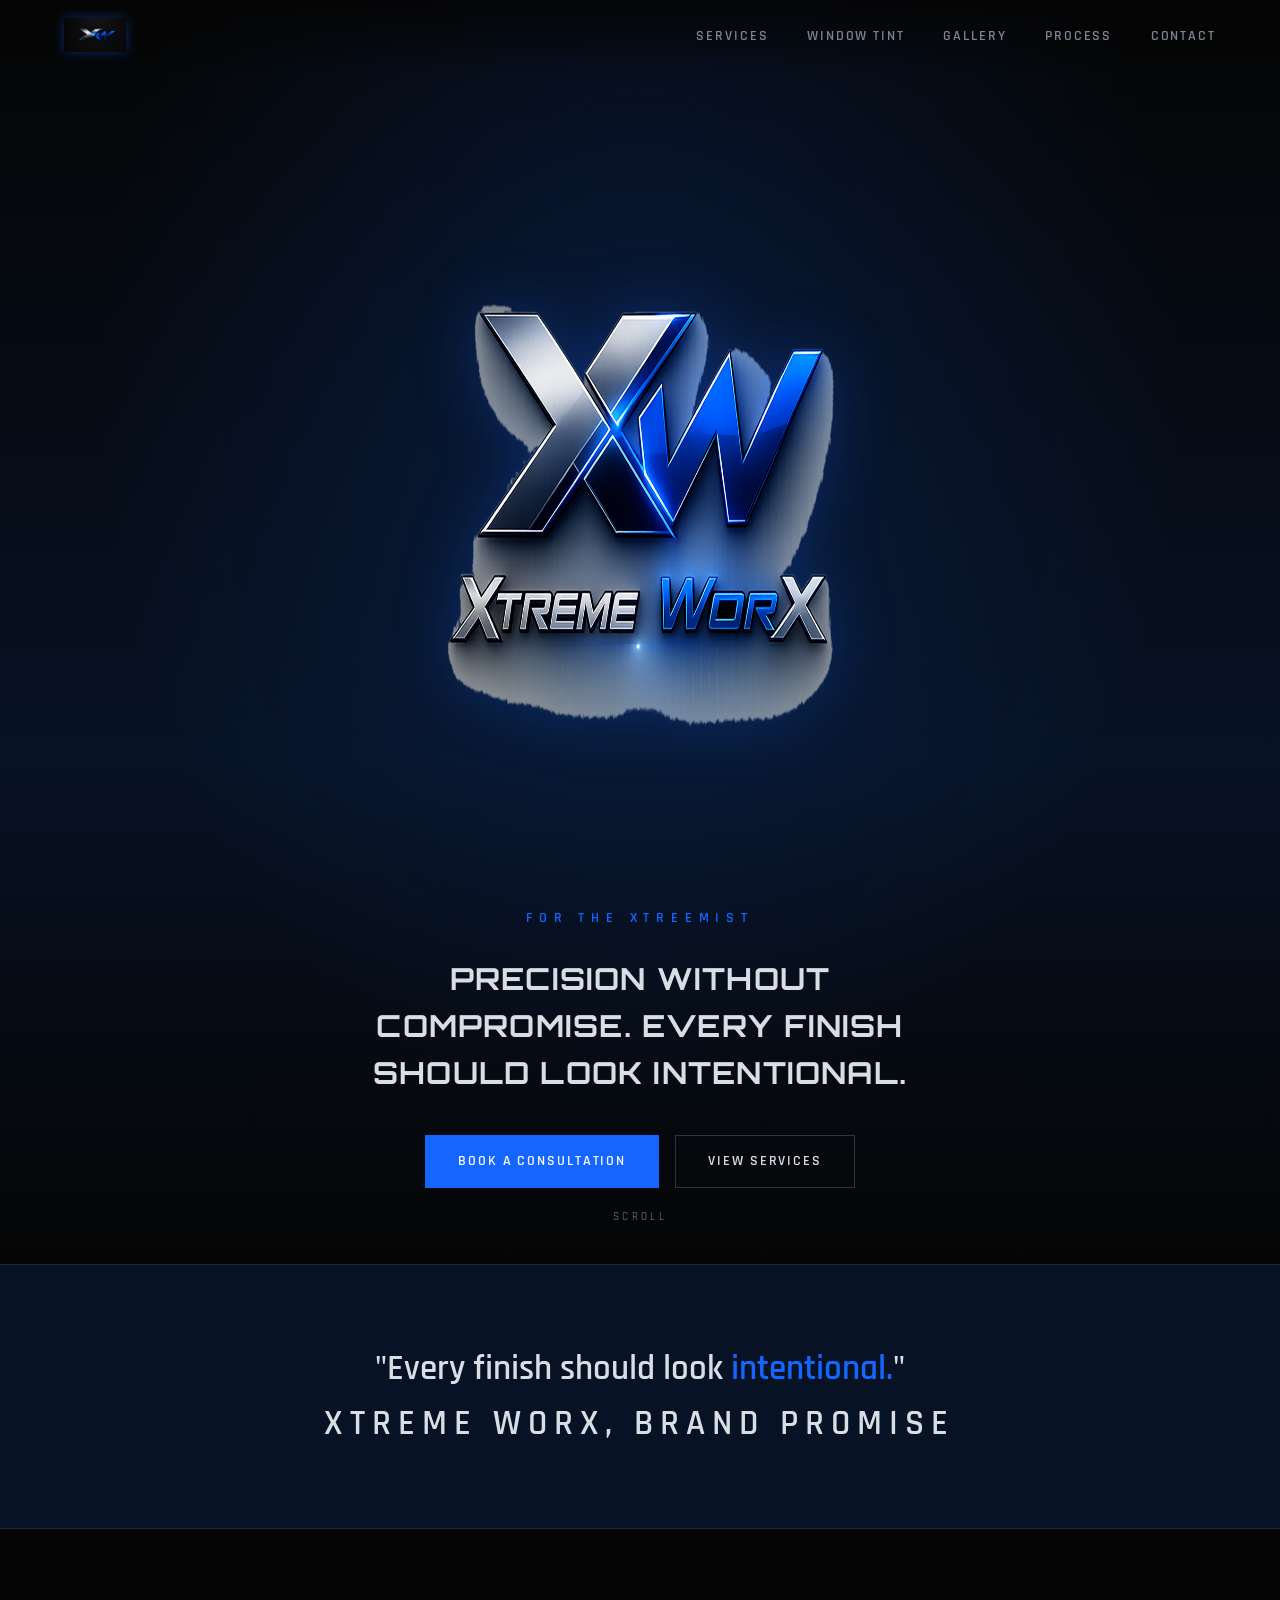
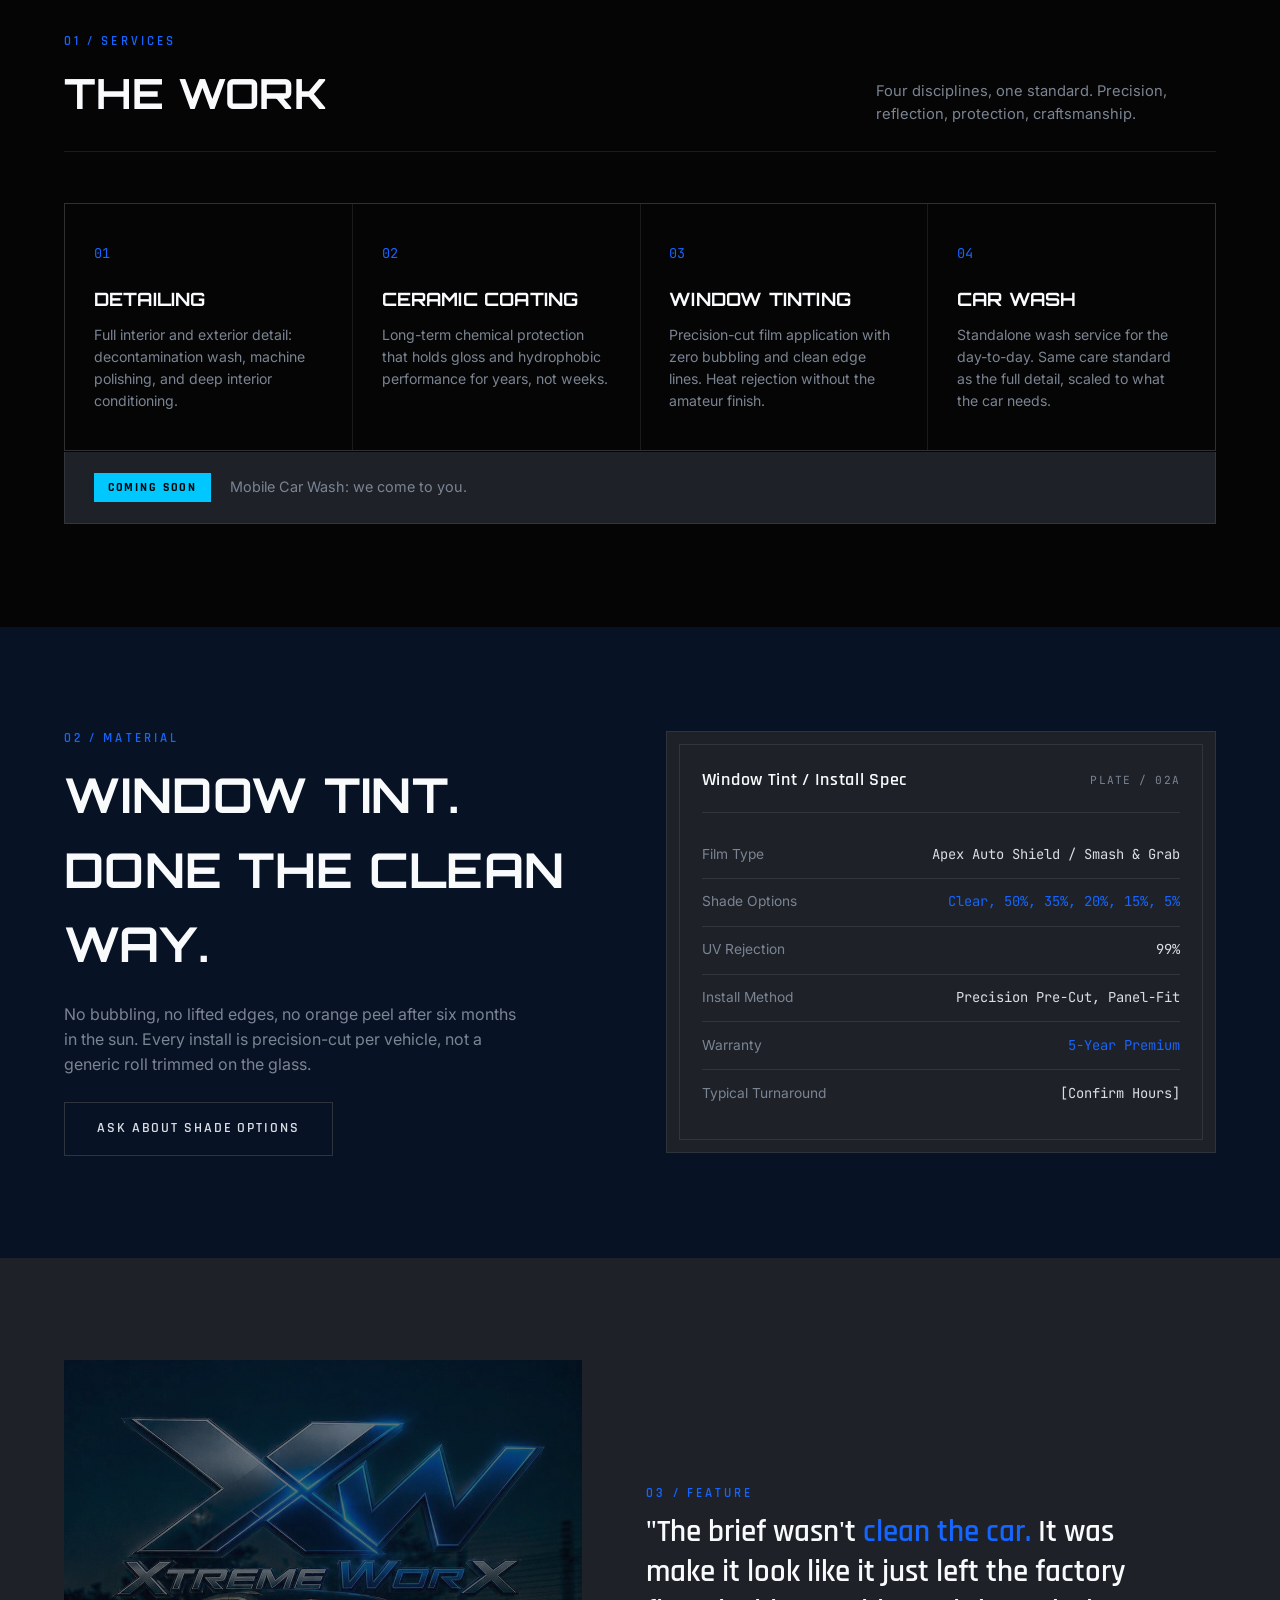
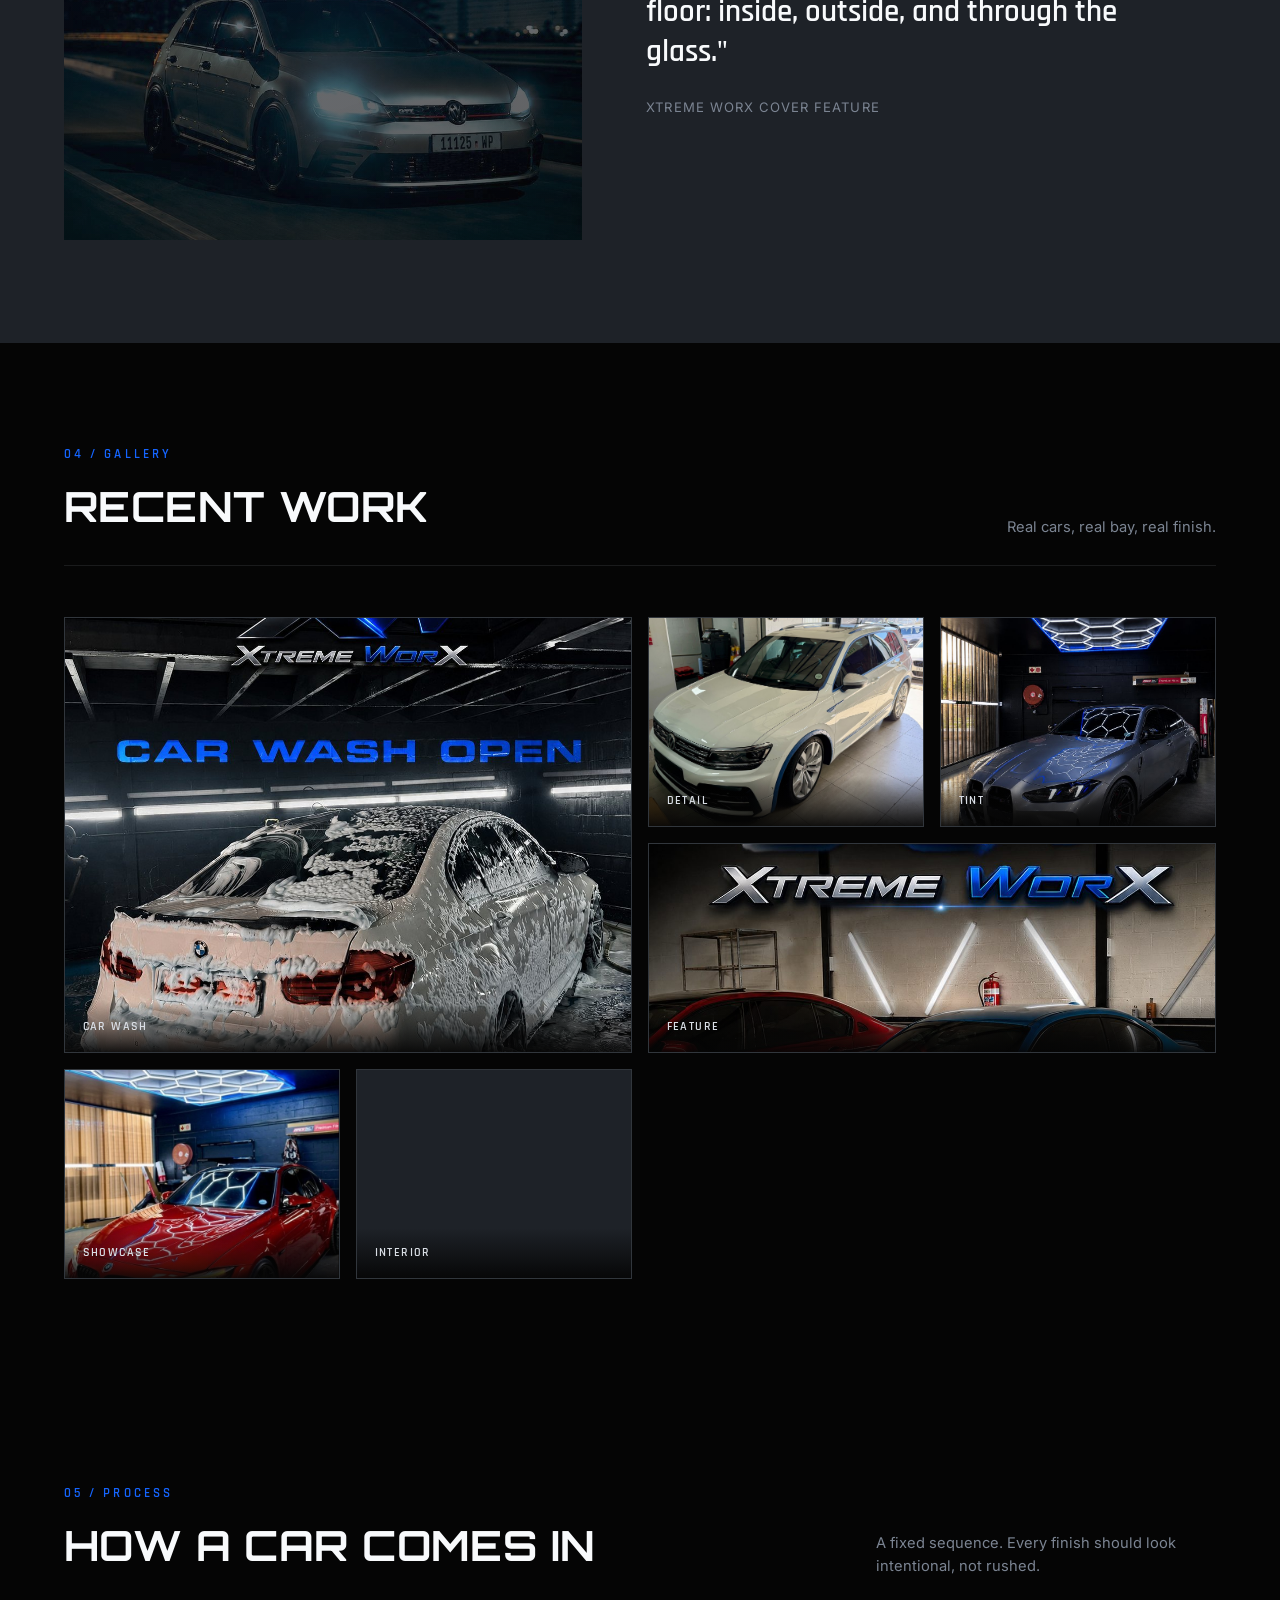
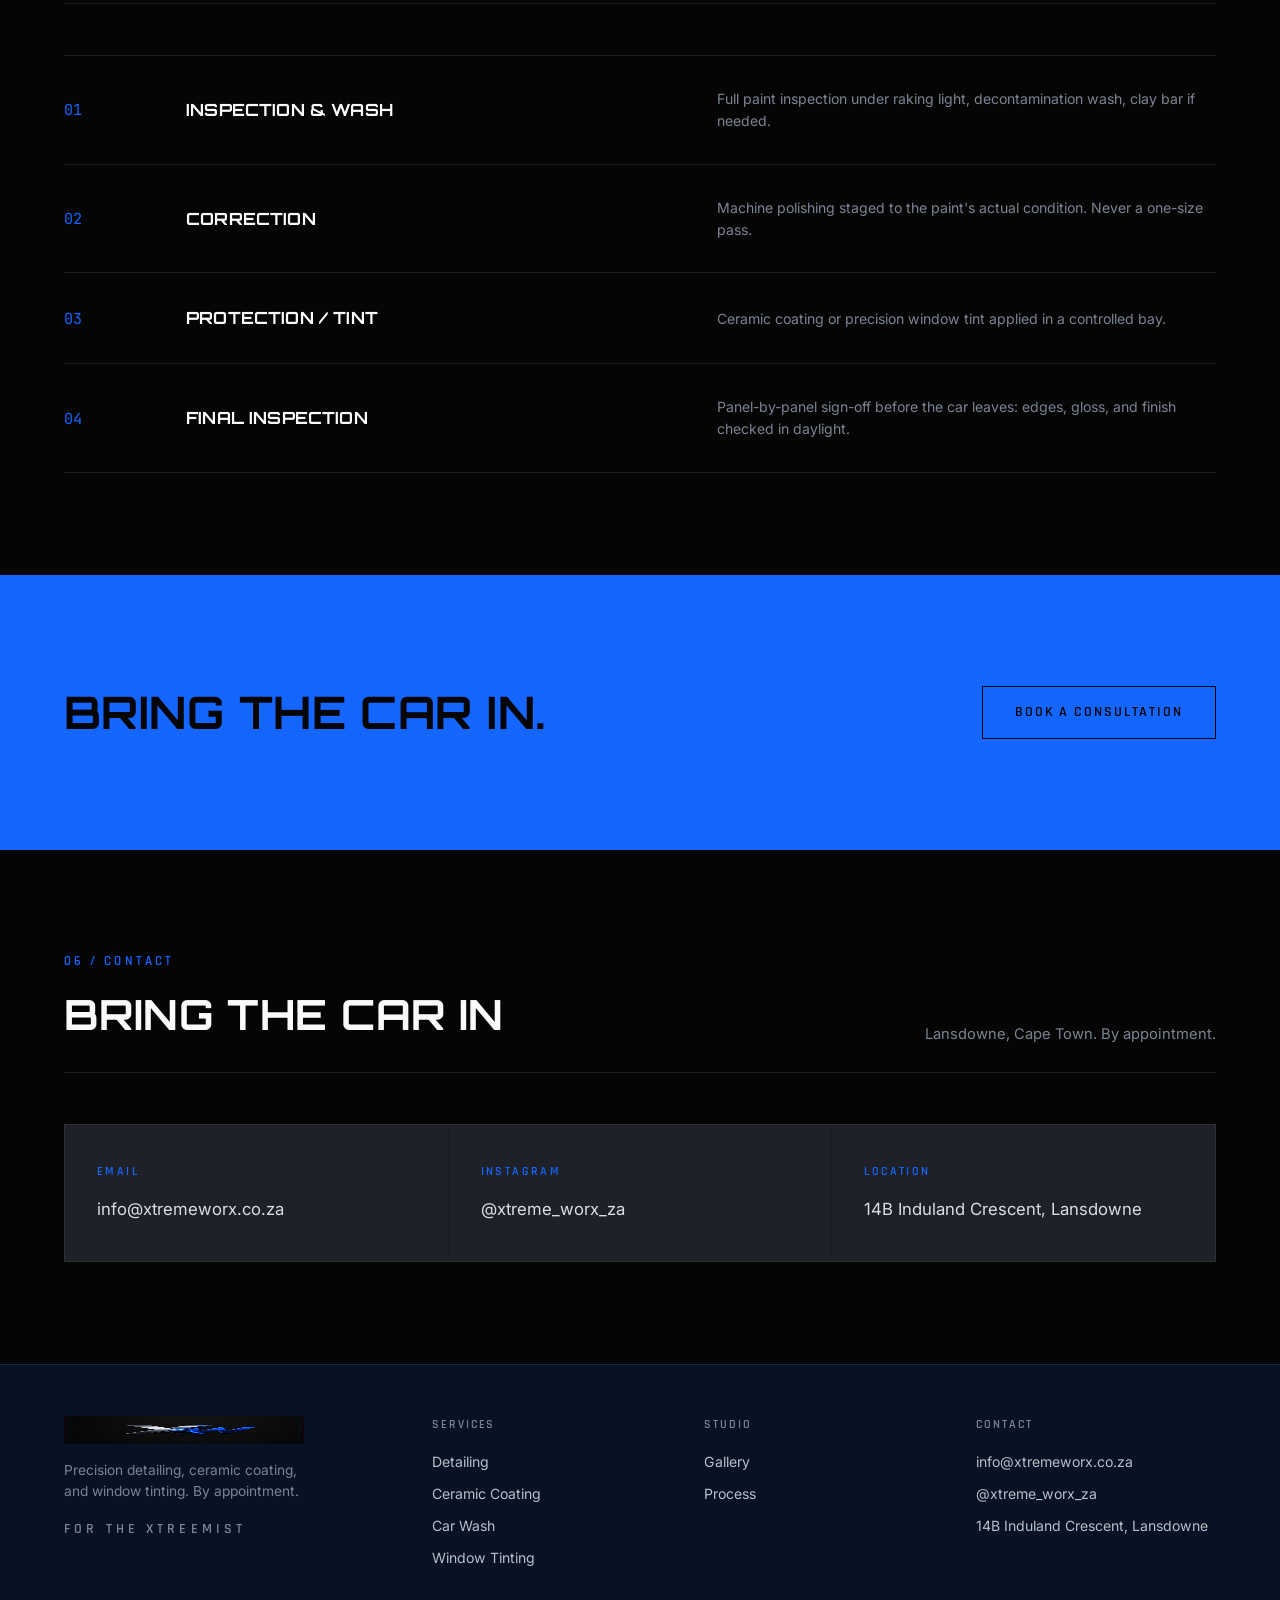
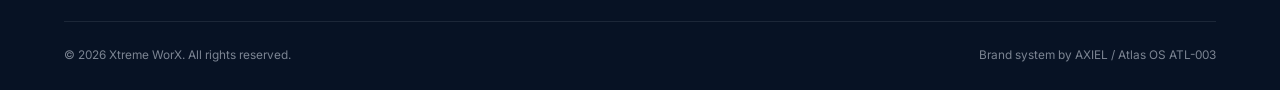
==== index.html @ 4d92d474 "Redesign hero to static/normal (no scroll animation), remove all em-dashes, abstract gallery caption" ====
<!DOCTYPE html>
<html lang="en">
<head>
<meta charset="UTF-8">
<meta name="viewport" content="width=device-width, initial-scale=1.0">
<title>Xtreme WorX | Precision Without Compromise</title>
<meta name="description" content="Premium car detailing, ceramic coating, window tinting, and car wash in Lansdowne, Cape Town. For The Xtreemist. Every finish should look intentional.">
<link rel="canonical" href="https://xtremeworx.co.za/">

<!-- Favicons / home-screen icons -->
<link rel="icon" type="image/x-icon" href="favicon.ico">
<link rel="icon" type="image/png" sizes="16x16" href="assets/favicon-16.png">
<link rel="icon" type="image/png" sizes="32x32" href="assets/favicon-32.png">
<link rel="apple-touch-icon" sizes="180x180" href="assets/apple-touch-icon.png">
<link rel="icon" type="image/png" sizes="512x512" href="assets/icon-512.png">
<meta name="theme-color" content="#050505">

<!-- Open Graph / social share -->
<meta property="og:type" content="website">
<meta property="og:site_name" content="Xtreme WorX">
<meta property="og:title" content="Xtreme WorX | Precision Without Compromise">
<meta property="og:description" content="Premium car detailing, ceramic coating, window tinting, and car wash in Lansdowne, Cape Town. For The Xtreemist.">
<meta property="og:image" content="https://xtremeworx.co.za/assets/og-image.jpg">
<meta property="og:image:width" content="1200">
<meta property="og:image:height" content="630">
<meta property="og:url" content="https://xtremeworx.co.za/">
<meta property="og:locale" content="en_ZA">
<meta name="twitter:card" content="summary_large_image">
<meta name="twitter:title" content="Xtreme WorX | Precision Without Compromise">
<meta name="twitter:description" content="Premium car detailing, ceramic coating, window tinting, and car wash in Lansdowne, Cape Town.">
<meta name="twitter:image" content="https://xtremeworx.co.za/assets/og-image.jpg">

<link rel="preconnect" href="https://fonts.googleapis.com">
<link rel="preconnect" href="https://fonts.gstatic.com" crossorigin>
<link href="https://fonts.googleapis.com/css2?family=Orbitron:wght@600;700;800&family=Rajdhani:wght@500;600;700&family=Inter:wght@400;500;600&family=JetBrains+Mono:wght@400;500&display=swap" rel="stylesheet">

<script type="application/ld+json">
{
  "@context": "https://schema.org",
  "@type": "AutoDetailing",
  "name": "Xtreme WorX",
  "image": "https://xtremeworx.co.za/assets/og-image.jpg",
  "url": "https://xtremeworx.co.za/",
  "email": "info@xtremeworx.co.za",
  "slogan": "For The Xtreemist",
  "address": {
    "@type": "PostalAddress",
    "streetAddress": "14B Induland Crescent",
    "addressLocality": "Lansdowne",
    "addressRegion": "Western Cape",
    "addressCountry": "ZA"
  },
  "sameAs": ["https://instagram.com/xtreme_worx_za"],
  "makesOffer": [
    {"@type":"Offer","itemOffered":{"@type":"Service","name":"Detailing"}},
    {"@type":"Offer","itemOffered":{"@type":"Service","name":"Ceramic Coating"}},
    {"@type":"Offer","itemOffered":{"@type":"Service","name":"Window Tinting"}},
    {"@type":"Offer","itemOffered":{"@type":"Service","name":"Car Wash"}}
  ]
}
</script>

<style>
  :root{
    --obsidian:#050505;
    --navy:#071224;
    --blue:#1565FF;
    --cyan:#00C8FF;
    --graphite:#1E2228;
    --gunmetal:#2E343C;
    --titanium:#59616C;
    --titanium-text:#7B8492;
    --silver:#D9DEE5;
    --chrome:#F8FAFC;
    --ice:#BFD9FF;
    --line: rgba(217,222,229,0.10);
  }
  *{margin:0;padding:0;box-sizing:border-box;}
  html{scroll-behavior:smooth;}
  body{
    background:var(--obsidian);
    color:var(--chrome);
    font-family:'Inter',sans-serif;
    font-weight:400;
    line-height:1.55;
    overflow-x:hidden;
  }
  h1,h2,h3,.display{
    font-family:'Orbitron',sans-serif;
    text-transform:uppercase;
    letter-spacing:0.01em;
    font-weight:700;
  }
  .mono{font-family:'JetBrains Mono',monospace;}
  a{color:inherit;text-decoration:none;}
  img{display:block;max-width:100%;}

  /* ===== NAV ===== */
  header{
    position:fixed;top:0;left:0;right:0;z-index:100;
    display:flex;justify-content:space-between;align-items:center;
    padding:18px 5vw;
    background:linear-gradient(to bottom, rgba(5,5,5,0.92), transparent);
  }
  .logo-mark{height:34px;}
  nav ul{display:flex;gap:2.4rem;list-style:none;}
  nav a{
    font-family:'Rajdhani',sans-serif;
    font-size:0.85rem;font-weight:600;
    letter-spacing:0.14em;
    text-transform:uppercase;
    color:var(--titanium-text);
    transition:color .2s;
  }
  nav a:hover{color:var(--ice);}

  /* ===== HERO: static, normal section, visible on load ===== */
  .hero{
    position:relative;
    min-height:100vh;
    display:flex;flex-direction:column;
    align-items:center;justify-content:center;
    text-align:center;
    padding:140px 5vw 6vw;
    background:
      radial-gradient(ellipse at 50% 30%, rgba(21,101,255,0.16), transparent 60%),
      linear-gradient(180deg, var(--obsidian) 0%, var(--navy) 60%, var(--obsidian) 100%);
  }
  .hero-logo{
    max-width:520px;width:70vw;
    margin:0 auto 2.2rem;
    opacity:0;
    transform:translateY(10px) scale(0.98);
    filter:drop-shadow(0 0 30px rgba(21,101,255,0.25));
    animation:heroFadeIn .8s ease forwards;
  }
  .hero-tagline{
    font-family:'Rajdhani',sans-serif;
    font-weight:600;
    letter-spacing:0.5em;
    font-size:0.85rem;
    color:var(--blue);
    margin-bottom:1.6rem;
    opacity:0;
    transform:translateY(10px);
    animation:heroFadeIn .8s ease .15s forwards;
  }
  @keyframes heroFadeIn{
    to{opacity:1;transform:translateY(0);}
  }
  .hero h1{
    font-size:clamp(1.3rem,2.6vw,1.9rem);
    color:var(--silver);
    font-weight:700;
    letter-spacing:0.04em;
    max-width:640px;
    margin-bottom:2.4rem;
    opacity:0;
    transform:translateY(10px);
    animation:heroFadeIn .8s ease .3s forwards;
  }
  .btn-row{display:flex;gap:1rem;flex-wrap:wrap;justify-content:center;}
  .hero-cta-group{
    opacity:0;
    transform:translateY(10px);
    animation:heroFadeIn .8s ease .45s forwards;
  }
  .btn{
    display:inline-flex;align-items:center;gap:10px;
    padding:15px 32px;
    font-family:'Rajdhani',sans-serif;
    font-size:0.85rem;font-weight:600;letter-spacing:0.14em;text-transform:uppercase;
    border:1px solid var(--gunmetal);
    transition:all .25s;
  }
  .btn-primary{background:var(--blue);border-color:var(--blue);color:var(--chrome);}
  .btn-primary:hover{background:#0e4cd1;}
  .btn-ghost{color:var(--silver);}
  .btn-ghost:hover{border-color:var(--silver);background:rgba(217,222,229,0.05);}

  .scroll-cue{
    position:absolute;bottom:2.4rem;left:50%;transform:translateX(-50%);
    font-family:'Rajdhani',sans-serif;
    font-size:0.7rem;letter-spacing:0.3em;text-transform:uppercase;
    color:var(--titanium-text);
    transition:opacity .2s linear;
  }

  /* ===== SECTION SHELL ===== */
  section{padding:8vw 5vw;position:relative;}
  .section-head{
    display:flex;justify-content:space-between;align-items:flex-end;
    margin-bottom:3.2rem;
    border-bottom:1px solid var(--line);
    padding-bottom:1.6rem;
    gap:2rem;flex-wrap:wrap;
  }
  .section-head h2{font-size:clamp(1.8rem,3.6vw,2.6rem);color:var(--chrome);}
  .section-tag{
    font-family:'Rajdhani',sans-serif;
    font-size:0.8rem;font-weight:600;letter-spacing:0.24em;text-transform:uppercase;color:var(--blue);
    margin-bottom:0.6rem;display:block;
  }
  .section-head p{color:var(--titanium-text);max-width:340px;font-size:0.92rem;}

  /* ===== BRAND PROMISE BAND ===== */
  .promise-band{
    background:var(--navy);
    text-align:center;
    padding:6vw 5vw;
    border-top:1px solid var(--line);
    border-bottom:1px solid var(--line);
  }
  .promise-band p{
    font-family:'Rajdhani',sans-serif;
    font-size:clamp(1.4rem,3vw,2.2rem);
    font-weight:600;
    color:var(--silver);
    max-width:800px;margin:0 auto;
  }
  .promise-band .mark{color:var(--blue);}
  .promise-attr{
    margin-top:1.2rem;
    font-size:0.75rem;letter-spacing:0.2em;text-transform:uppercase;color:var(--titanium-text);
  }

  /* ===== SERVICES ===== */
  .service-grid{
    display:grid;
    grid-template-columns:repeat(4,1fr);
    gap:1px;
    background:var(--line);
    border:1px solid var(--line);
  }
  .service-card{
    background:var(--obsidian);
    padding:2.4rem 1.8rem;
    transition:background .25s;
  }
  .service-card:hover{background:var(--graphite);}
  .service-num{
    font-family:'JetBrains Mono',monospace;
    color:var(--blue);font-size:0.85rem;margin-bottom:1.3rem;display:block;
  }
  .service-card h3{font-size:1.15rem;margin-bottom:0.7rem;color:var(--chrome);}
  .service-card p{color:var(--titanium-text);font-size:0.88rem;}

  .coming-soon-strip{
    margin-top:1px;
    display:flex;align-items:center;gap:1.2rem;flex-wrap:wrap;
    padding:1.3rem 1.8rem;
    background:var(--graphite);
    border:1px solid var(--line);
    border-top:none;
  }
  .cs-tag{
    font-family:'Rajdhani',sans-serif;
    font-size:0.72rem;font-weight:700;letter-spacing:0.16em;text-transform:uppercase;
    color:var(--obsidian);background:var(--cyan);
    padding:6px 14px;
  }
  .cs-text{color:var(--titanium-text);font-size:0.9rem;}

  /* ===== SPEC PLATE (signature element) ===== */
  .spec-section{
    display:grid;grid-template-columns:1fr 1fr;gap:4vw;align-items:center;
    background:var(--navy);
  }
  .spec-copy h2{font-size:clamp(2rem,4vw,3rem);margin-bottom:1.3rem;color:var(--chrome);}
  .spec-copy p{color:var(--titanium-text);margin-bottom:1.6rem;max-width:460px;}

  .spec-plate{
    background:var(--graphite);
    border:1px solid var(--gunmetal);
    position:relative;
    padding:2.2rem;
  }
  .spec-plate::before{
    content:'';
    position:absolute;top:12px;left:12px;right:12px;bottom:12px;
    border:1px solid var(--line);
    pointer-events:none;
  }
  .spec-plate-head{
    display:flex;justify-content:space-between;align-items:center;
    padding-bottom:1.1rem;margin-bottom:1.1rem;
    border-bottom:1px solid var(--line);
  }
  .spec-plate-head .mono{font-size:0.7rem;letter-spacing:0.1em;color:var(--titanium-text);}
  .spec-plate-title{font-family:'Rajdhani',sans-serif;font-weight:600;font-size:1.1rem;letter-spacing:0.04em;color:var(--chrome);}
  .spec-row{
    display:flex;justify-content:space-between;
    padding:0.8rem 0;
    border-bottom:1px solid var(--line);
    font-size:0.86rem;
  }
  .spec-row:last-child{border-bottom:none;}
  .spec-label{color:var(--titanium-text);}
  .spec-value{font-family:'JetBrains Mono',monospace;color:var(--silver);}
  .spec-value.hot{color:var(--blue);}

  /* ===== GALLERY ===== */
  .gallery-grid{
    display:grid;
    grid-template-columns:repeat(4,1fr);
    grid-auto-rows:210px;
    gap:1rem;
  }
  .g1{grid-column:span 2;grid-row:span 2;}
  .g2{grid-column:span 2;grid-row:span 1;}
  .g3{grid-column:span 1;grid-row:span 1;}
  .gallery-item{
    position:relative;overflow:hidden;
    border:1px solid var(--line);
    background:var(--graphite);
  }
  .gallery-item img{width:100%;height:100%;object-fit:cover;transition:transform .5s;}
  .gallery-item:hover img{transform:scale(1.05);}
  .gallery-cap{
    position:absolute;left:0;bottom:0;right:0;
    padding:1rem 1.1rem;
    background:linear-gradient(to top, rgba(5,5,5,0.92), transparent);
    font-family:'Rajdhani',sans-serif;
    font-size:0.72rem;font-weight:600;letter-spacing:0.12em;text-transform:uppercase;color:var(--silver);
  }

  /* ===== MAGAZINE COVER FEATURE ===== */
  .editorial{
    background:var(--graphite);
    display:grid;grid-template-columns:0.9fr 1.1fr;gap:0;
  }
  .editorial-media{
    background:linear-gradient(160deg, rgba(7,18,36,0.55), rgba(5,5,5,0.65)),
      url('assets/campaigns/xw-campaign-gti.jpg') center/cover;
    min-height:480px;
    position:relative;
  }
  .editorial-copy{padding:5vw;display:flex;flex-direction:column;justify-content:center;}
  .pull-quote{
    font-family:'Rajdhani',sans-serif;
    font-size:clamp(1.5rem,2.4vw,2.1rem);
    line-height:1.3;
    text-transform:none;
    font-weight:600;
    color:var(--chrome);
    margin-bottom:1.5rem;
  }
  .pull-quote .mark{color:var(--blue);}
  .attribution{color:var(--titanium-text);font-size:0.82rem;letter-spacing:0.08em;text-transform:uppercase;}

  /* ===== PROCESS ===== */
  .process-list{border-top:1px solid var(--line);}
  .process-item{
    display:grid;grid-template-columns:90px 1fr 1fr;gap:2rem;align-items:center;
    padding:2rem 0;border-bottom:1px solid var(--line);
  }
  .process-num{font-family:'JetBrains Mono',monospace;color:var(--blue);font-size:0.95rem;}
  .process-item h3{font-size:1.05rem;color:var(--chrome);}
  .process-item p{color:var(--titanium-text);font-size:0.88rem;}

  /* ===== CTA BAND ===== */
  .cta-band{
    background:var(--blue);
    color:var(--obsidian);
    display:flex;justify-content:space-between;align-items:center;
    flex-wrap:wrap;gap:2rem;
  }
  .cta-band h2{font-size:clamp(1.8rem,3.6vw,2.8rem);color:var(--obsidian);}
  .cta-band .btn{border-color:var(--obsidian);color:var(--obsidian);}
  .cta-band .btn:hover{background:var(--obsidian);color:var(--chrome);}

  .contact-grid{
    display:grid;grid-template-columns:repeat(3,1fr);gap:1px;
    background:var(--line);border:1px solid var(--line);
  }
  .contact-item{
    background:var(--graphite);
    padding:2.4rem 2rem;
    transition:background .25s;
  }
  .contact-item:hover{background:var(--navy);}
  .contact-item h4{
    font-family:'Rajdhani',sans-serif;
    font-size:0.75rem;font-weight:600;letter-spacing:0.2em;text-transform:uppercase;color:var(--blue);
    margin-bottom:0.9rem;
  }
  .contact-item a{
    font-size:1.05rem;color:var(--silver);
    word-break:break-word;
  }
  .contact-item a:hover{color:var(--chrome);}
  @media (max-width:900px){
    .contact-grid{grid-template-columns:1fr;}
  }

  /* ===== FOOTER ===== */
  footer{
    padding:4vw 5vw 2vw;
    border-top:1px solid var(--line);
    background:var(--navy);
  }
  .footer-grid{
    display:grid;grid-template-columns:1.4fr 1fr 1fr 1fr;gap:2rem;
    padding-bottom:2.6rem;
  }
  .footer-brand .logo-mark{height:28px;margin-bottom:1rem;}
  .footer-brand p{color:var(--titanium-text);font-size:0.86rem;max-width:260px;}
  .footer-tagline{
    font-family:'Rajdhani',sans-serif;font-weight:600;letter-spacing:0.3em;
    font-size:0.7rem;color:var(--blue);margin-top:1rem;
  }
  .footer-col h4{
    font-family:'Rajdhani',sans-serif;
    font-size:0.75rem;font-weight:600;letter-spacing:0.16em;text-transform:uppercase;color:var(--titanium-text);
    margin-bottom:1rem;
  }
  .footer-col a{
    display:block;font-size:0.88rem;color:var(--silver);margin-bottom:0.65rem;
    opacity:0.85;
  }
  .footer-col a:hover{color:var(--blue);opacity:1;}
  .footer-bottom{
    display:flex;justify-content:space-between;
    padding-top:1.5rem;border-top:1px solid var(--line);
    font-size:0.74rem;color:var(--titanium-text);
    flex-wrap:wrap;gap:1rem;
  }

  /* ===== RESPONSIVE ===== */
  @media (max-width:900px){
    nav ul{display:none;}
    .service-grid{grid-template-columns:1fr;}
    .spec-section{grid-template-columns:1fr;}
    .editorial{grid-template-columns:1fr;}
    .editorial-media{min-height:320px;}
    .process-item{grid-template-columns:50px 1fr;}
    .process-item p{grid-column:2;}
    .gallery-grid{grid-template-columns:repeat(2,1fr);}
    .g1{grid-column:span 2;}
    .g2{grid-column:span 2;}
    .g3{grid-column:span 1;}
    .footer-grid{grid-template-columns:1fr 1fr;}
  }
  @media (prefers-reduced-motion: reduce){
    *{transition:none !important;}
    html{scroll-behavior:auto;}
  }

  a:focus-visible, button:focus-visible{
    outline:2px solid var(--blue);outline-offset:3px;
  }

  /* ===== HEADER SCROLL STATE ===== */
  header{
    transition:background-color .2s linear;
  }
  header.is-active{
    background:rgba(5,5,5,0.94);
  }
  .header-mark{
    height:34px;width:auto;
    opacity:0;
    filter:drop-shadow(0 0 6px rgba(21,101,255,0.4));
    transition:opacity .3s ease;
  }
  header.is-active .header-mark{
    opacity:1;
  }

  @media (prefers-reduced-motion: reduce){
    .hero-logo,.hero-tagline,.hero h1,.hero-cta-group{
      animation:none;opacity:1;transform:none;
    }
    header.is-active{background:rgba(5,5,5,0.94);}
    .header-mark{opacity:1;}
  }

  /* ===== SIGNATURE MOTION: REFLECTION SWEEP =====
     Brand pillar "Reflection" + footer line "Reflection is the language"
     made literal as a hover interaction: light catching brushed metal. */
  .reflect{position:relative;overflow:hidden;}
  .reflect::after{
    content:'';
    position:absolute;top:0;left:-60%;
    width:40%;height:100%;
    background:linear-gradient(115deg,
      transparent 0%,
      rgba(217,222,229,0.10) 35%,
      rgba(0,200,255,0.22) 50%,
      rgba(217,222,229,0.10) 65%,
      transparent 100%);
    transform:skewX(-18deg);
    transition:left .65s cubic-bezier(.2,.7,.3,1);
    pointer-events:none;
  }
  .reflect:hover::after, .reflect.reflect-play::after{left:130%;}
  @media (prefers-reduced-motion: reduce){
    .reflect::after{display:none;}
  }

  /* ===== HAMBURGER (mobile only) ===== */
  .hamburger{
    display:none;
    flex-direction:column;justify-content:center;gap:5px;
    width:36px;height:36px;
    background:none;border:none;cursor:pointer;
    padding:0;
  }
  .hamburger span{
    display:block;width:100%;height:2px;background:var(--silver);
    transition:transform .3s ease, opacity .2s ease;
  }
  .hamburger.is-open span:nth-child(1){transform:translateY(7px) rotate(45deg);}
  .hamburger.is-open span:nth-child(2){opacity:0;}
  .hamburger.is-open span:nth-child(3){transform:translateY(-7px) rotate(-45deg);}

  /* ===== MOBILE NAV PANEL ===== */
  .mobile-nav{
    position:fixed;top:0;left:0;right:0;z-index:90;
    display:flex;flex-direction:column;
    background:rgba(5,5,5,0.98);
    border-bottom:1px solid var(--line);
    padding:88px 6vw 2rem;
    transform:translateY(-100%);
    transition:transform .4s cubic-bezier(.2,.7,.3,1);
  }
  .mobile-nav.is-open{transform:translateY(0);}
  .mobile-nav a{
    font-family:'Orbitron',sans-serif;
    font-size:1.1rem;font-weight:600;letter-spacing:0.04em;text-transform:uppercase;
    color:var(--silver);
    padding:1rem 0;
    border-bottom:1px solid var(--line);
  }
  .mobile-nav a:hover{color:var(--blue);}

  /* ===== MOBILE STICKY CTA BAR ===== */
  .mobile-cta-bar{
    display:none;
    position:fixed;bottom:0;left:0;right:0;z-index:80;
    padding:0.8rem 5vw;
    background:rgba(5,5,5,0.96);
    border-top:1px solid var(--line);
  }
  .mobile-cta-bar .btn{display:block;text-align:center;width:100%;padding:14px;}

  /* ===== SCROLL REVEAL ===== */
  .reveal{
    opacity:0;
    transform:translateY(28px);
    transition:opacity .6s ease, transform .6s cubic-bezier(.2,.7,.3,1);
  }
  .reveal.is-visible{opacity:1;transform:translateY(0);}
  @media (prefers-reduced-motion: reduce){
    .reveal{opacity:1;transform:none;transition:none;}
  }

  @media (max-width:900px){
    nav{display:none;}
    .hamburger{display:flex;}
    .mobile-cta-bar{display:block;}
    body{padding-bottom:66px;}
  }
</style>
</head>
<body>

<header id="siteHeader">
  <img src="assets/xw-mark-icon.png" alt="Xtreme WorX" class="header-mark" id="headerMark" width="300" height="165" decoding="async">
  <nav>
    <ul>
      <li><a href="#services">Services</a></li>
      <li><a href="#tint">Window Tint</a></li>
      <li><a href="#gallery">Gallery</a></li>
      <li><a href="#process">Process</a></li>
      <li><a href="#contact">Contact</a></li>
    </ul>
  </nav>
  <button class="hamburger" id="hamburgerBtn" aria-label="Open menu" aria-expanded="false" aria-controls="mobileNav">
    <span></span><span></span><span></span>
  </button>
</header>

<div class="mobile-nav" id="mobileNav">
  <a href="#services">Services</a>
  <a href="#tint">Window Tint</a>
  <a href="#gallery">Gallery</a>
  <a href="#process">Process</a>
  <a href="#contact">Contact</a>
</div>

<div class="mobile-cta-bar" id="mobileCtaBar">
  <a href="#contact" class="btn btn-primary">Book a Consultation</a>
</div>

<!-- HERO: static, visible immediately, no scroll-driven animation -->
<section class="hero" id="heroSection">
  <img src="assets/xw-logo-primary-transparent.png" alt="Xtreme WorX" class="hero-logo" width="1100" height="733" fetchpriority="high">
  <p class="hero-tagline">FOR THE XTREEMIST</p>
  <h1>Precision without compromise. Every finish should look intentional.</h1>
  <div class="btn-row hero-cta-group">
    <a href="#contact" class="btn btn-primary">Book a Consultation</a>
    <a href="#services" class="btn btn-ghost">View Services</a>
  </div>
  <div class="scroll-cue" id="scrollCue" aria-hidden="true">Scroll</div>
</section>

<!-- BRAND PROMISE -->
<div class="promise-band">
  <p>"Every finish should look <span class="mark">intentional.</span>"</p>
  <p class="promise-attr">Xtreme WorX, Brand Promise</p>
</div>

<!-- SERVICES -->
<section id="services">
  <div class="section-head">
    <div>
      <span class="section-tag">01 / Services</span>
      <h2>The Work</h2>
    </div>
    <p>Four disciplines, one standard. Precision, reflection, protection, craftsmanship.</p>
  </div>
  <div class="service-grid">
    <div class="service-card reflect reveal">
      <span class="service-num mono">01</span>
      <h3>Detailing</h3>
      <p>Full interior and exterior detail: decontamination wash, machine polishing, and deep interior conditioning.</p>
    </div>
    <div class="service-card reflect reveal">
      <span class="service-num mono">02</span>
      <h3>Ceramic Coating</h3>
      <p>Long-term chemical protection that holds gloss and hydrophobic performance for years, not weeks.</p>
    </div>
    <div class="service-card reflect reveal">
      <span class="service-num mono">03</span>
      <h3>Window Tinting</h3>
      <p>Precision-cut film application with zero bubbling and clean edge lines. Heat rejection without the amateur finish.</p>
    </div>
    <div class="service-card reflect reveal">
      <span class="service-num mono">04</span>
      <h3>Car Wash</h3>
      <p>Standalone wash service for the day-to-day. Same care standard as the full detail, scaled to what the car needs.</p>
    </div>
  </div>
  <div class="coming-soon-strip">
    <span class="cs-tag">Coming Soon</span>
    <span class="cs-text">Mobile Car Wash: we come to you.</span>
  </div>
</section>

<!-- WINDOW TINT SPEC PLATE (signature element) -->
<section class="spec-section" id="tint">
  <div class="spec-copy">
    <span class="section-tag">02 / Material</span>
    <h2>Window Tint.<br>Done the clean way.</h2>
    <p>No bubbling, no lifted edges, no orange peel after six months in the sun. Every install is precision-cut per vehicle, not a generic roll trimmed on the glass.</p>
    <a href="#contact" class="btn btn-ghost">Ask About Shade Options</a>
  </div>
  <div class="spec-plate reflect">
    <div class="spec-plate-head">
      <div class="spec-plate-title">Window Tint / Install Spec</div>
      <div class="mono">PLATE / 02A</div>
    </div>
    <div class="spec-row"><span class="spec-label">Film Type</span><span class="spec-value">Apex Auto Shield / Smash &amp; Grab</span></div>
    <div class="spec-row"><span class="spec-label">Shade Options</span><span class="spec-value hot">Clear, 50%, 35%, 20%, 15%, 5%</span></div>
    <div class="spec-row"><span class="spec-label">UV Rejection</span><span class="spec-value">99%</span></div>
    <div class="spec-row"><span class="spec-label">Install Method</span><span class="spec-value">Precision Pre-Cut, Panel-Fit</span></div>
    <div class="spec-row"><span class="spec-label">Warranty</span><span class="spec-value hot">5-Year Premium</span></div>
    <div class="spec-row"><span class="spec-label">Typical Turnaround</span><span class="spec-value">[Confirm Hours]</span></div>
  </div>
</section>

<!-- MAGAZINE COVER FEATURE -->
<section class="editorial">
  <div class="editorial-media" role="img" aria-label="Xtreme WorX cover feature: VW Golf GTI at night"></div>
  <div class="editorial-copy">
    <span class="section-tag">03 / Feature</span>
    <p class="pull-quote">"The brief wasn't <span class="mark">clean the car.</span> It was make it look like it just left the factory floor: inside, outside, and through the glass."</p>
    <p class="attribution">Xtreme WorX Cover Feature</p>
  </div>
</section>

<!-- GALLERY -->
<section id="gallery">
  <div class="section-head">
    <div>
      <span class="section-tag">04 / Gallery</span>
      <h2>Recent Work</h2>
    </div>
    <p>Real cars, real bay, real finish.</p>
  </div>
  <div class="gallery-grid">
    <div class="gallery-item g1 reflect reveal">
      <img src="assets/campaigns/xw-campaign-carwash-open.jpg" alt="Xtreme WorX car wash campaign: BMW being foam washed" loading="lazy" decoding="async">
      <div class="gallery-cap">Car Wash</div>
    </div>
    <div class="gallery-item g3 reflect reveal">
      <img src="assets/gallery/xw-detail-tiguan-ceramic.jpg" alt="Volkswagen Tiguan R-Line after ceramic detail, showroom-gloss finish" loading="lazy" decoding="async">
      <div class="gallery-cap">Detail</div>
    </div>
    <div class="gallery-item g3 reflect reveal">
      <img src="assets/gallery/xw-detail-m4-grey-tint.jpg" alt="BMW M4 in the bay with tinted windows reflecting the ceiling lighting" loading="lazy" decoding="async">
      <div class="gallery-cap">Tint</div>
    </div>
    <div class="gallery-item g2 reflect reveal">
      <img src="assets/campaigns/xw-campaign-bmw-shop.jpg" alt="Xtreme WorX shop floor with feature vehicles" loading="lazy" decoding="async">
      <div class="gallery-cap">Feature</div>
    </div>
    <div class="gallery-item g3 reflect reveal">
      <img src="assets/gallery/xw-detail-m4-red-feature.jpg" alt="Red BMW M4 feature vehicle in the Xtreme WorX bay" loading="lazy" decoding="async">
      <div class="gallery-cap">Showcase</div>
    </div>
    <div class="gallery-item g3 reflect reveal">
      <img src="assets/gallery/xw-detail-interior-thankyou.jpg" alt="Xtreme WorX branded thank-you floor mat placed after an interior detail" loading="lazy" decoding="async">
      <div class="gallery-cap">Interior</div>
    </div>
  </div>
</section>

<!-- PROCESS -->
<section id="process">
  <div class="section-head">
    <div>
      <span class="section-tag">05 / Process</span>
      <h2>How a Car Comes In</h2>
    </div>
    <p>A fixed sequence. Every finish should look intentional, not rushed.</p>
  </div>
  <div class="process-list">
    <div class="process-item reveal">
      <span class="process-num mono">01</span>
      <h3>Inspection &amp; Wash</h3>
      <p>Full paint inspection under raking light, decontamination wash, clay bar if needed.</p>
    </div>
    <div class="process-item reveal">
      <span class="process-num mono">02</span>
      <h3>Correction</h3>
      <p>Machine polishing staged to the paint's actual condition. Never a one-size pass.</p>
    </div>
    <div class="process-item reveal">
      <span class="process-num mono">03</span>
      <h3>Protection / Tint</h3>
      <p>Ceramic coating or precision window tint applied in a controlled bay.</p>
    </div>
    <div class="process-item reveal">
      <span class="process-num mono">04</span>
      <h3>Final Inspection</h3>
      <p>Panel-by-panel sign-off before the car leaves: edges, gloss, and finish checked in daylight.</p>
    </div>
  </div>
</section>

<!-- CTA -->
<section class="cta-band">
  <h2>Bring the car in.</h2>
  <a href="#contact" class="btn">Book a Consultation</a>
</section>

<!-- CONTACT -->
<section id="contact">
  <div class="section-head">
    <div>
      <span class="section-tag">06 / Contact</span>
      <h2>Bring the Car In</h2>
    </div>
    <p>Lansdowne, Cape Town. By appointment.</p>
  </div>
  <div class="contact-grid">
    <div class="contact-item reflect reveal">
      <h4>Email</h4>
      <a href="mailto:info@xtremeworx.co.za">info@xtremeworx.co.za</a>
    </div>
    <div class="contact-item reflect reveal">
      <h4>Instagram</h4>
      <a href="https://instagram.com/xtreme_worx_za" target="_blank" rel="noopener noreferrer">@xtreme_worx_za</a>
    </div>
    <div class="contact-item reflect reveal">
      <h4>Location</h4>
      <a href="https://maps.google.com/?q=14B+Induland+Crescent+Lansdowne" target="_blank" rel="noopener noreferrer">14B Induland Crescent, Lansdowne</a>
    </div>
  </div>
</section>

<!-- FOOTER -->
<footer>
  <div class="footer-grid">
    <div class="footer-brand">
      <img src="assets/xw-logo-secondary.png" alt="Xtreme WorX" class="logo-mark" width="240" height="137" loading="lazy" decoding="async">
      <p>Precision detailing, ceramic coating, and window tinting. By appointment.</p>
      <p class="footer-tagline">FOR THE XTREEMIST</p>
    </div>
    <div class="footer-col">
      <h4>Services</h4>
      <a href="#services">Detailing</a>
      <a href="#services">Ceramic Coating</a>
      <a href="#services">Car Wash</a>
      <a href="#tint">Window Tinting</a>
    </div>
    <div class="footer-col">
      <h4>Studio</h4>
      <a href="#gallery">Gallery</a>
      <a href="#process">Process</a>
    </div>
    <div class="footer-col">
      <h4>Contact</h4>
      <a href="mailto:info@xtremeworx.co.za">info@xtremeworx.co.za</a>
      <a href="https://instagram.com/xtreme_worx_za" target="_blank" rel="noopener noreferrer">@xtreme_worx_za</a>
      <a href="https://maps.google.com/?q=14B+Induland+Crescent+Lansdowne" target="_blank" rel="noopener noreferrer">14B Induland Crescent, Lansdowne</a>
    </div>
  </div>
  <div class="footer-bottom">
    <span>© 2026 Xtreme WorX. All rights reserved.</span>
    <span>Brand system by AXIEL / Atlas OS ATL-003</span>
  </div>
</footer>

<script src="assets/site.js" defer></script>

</body>
</html>
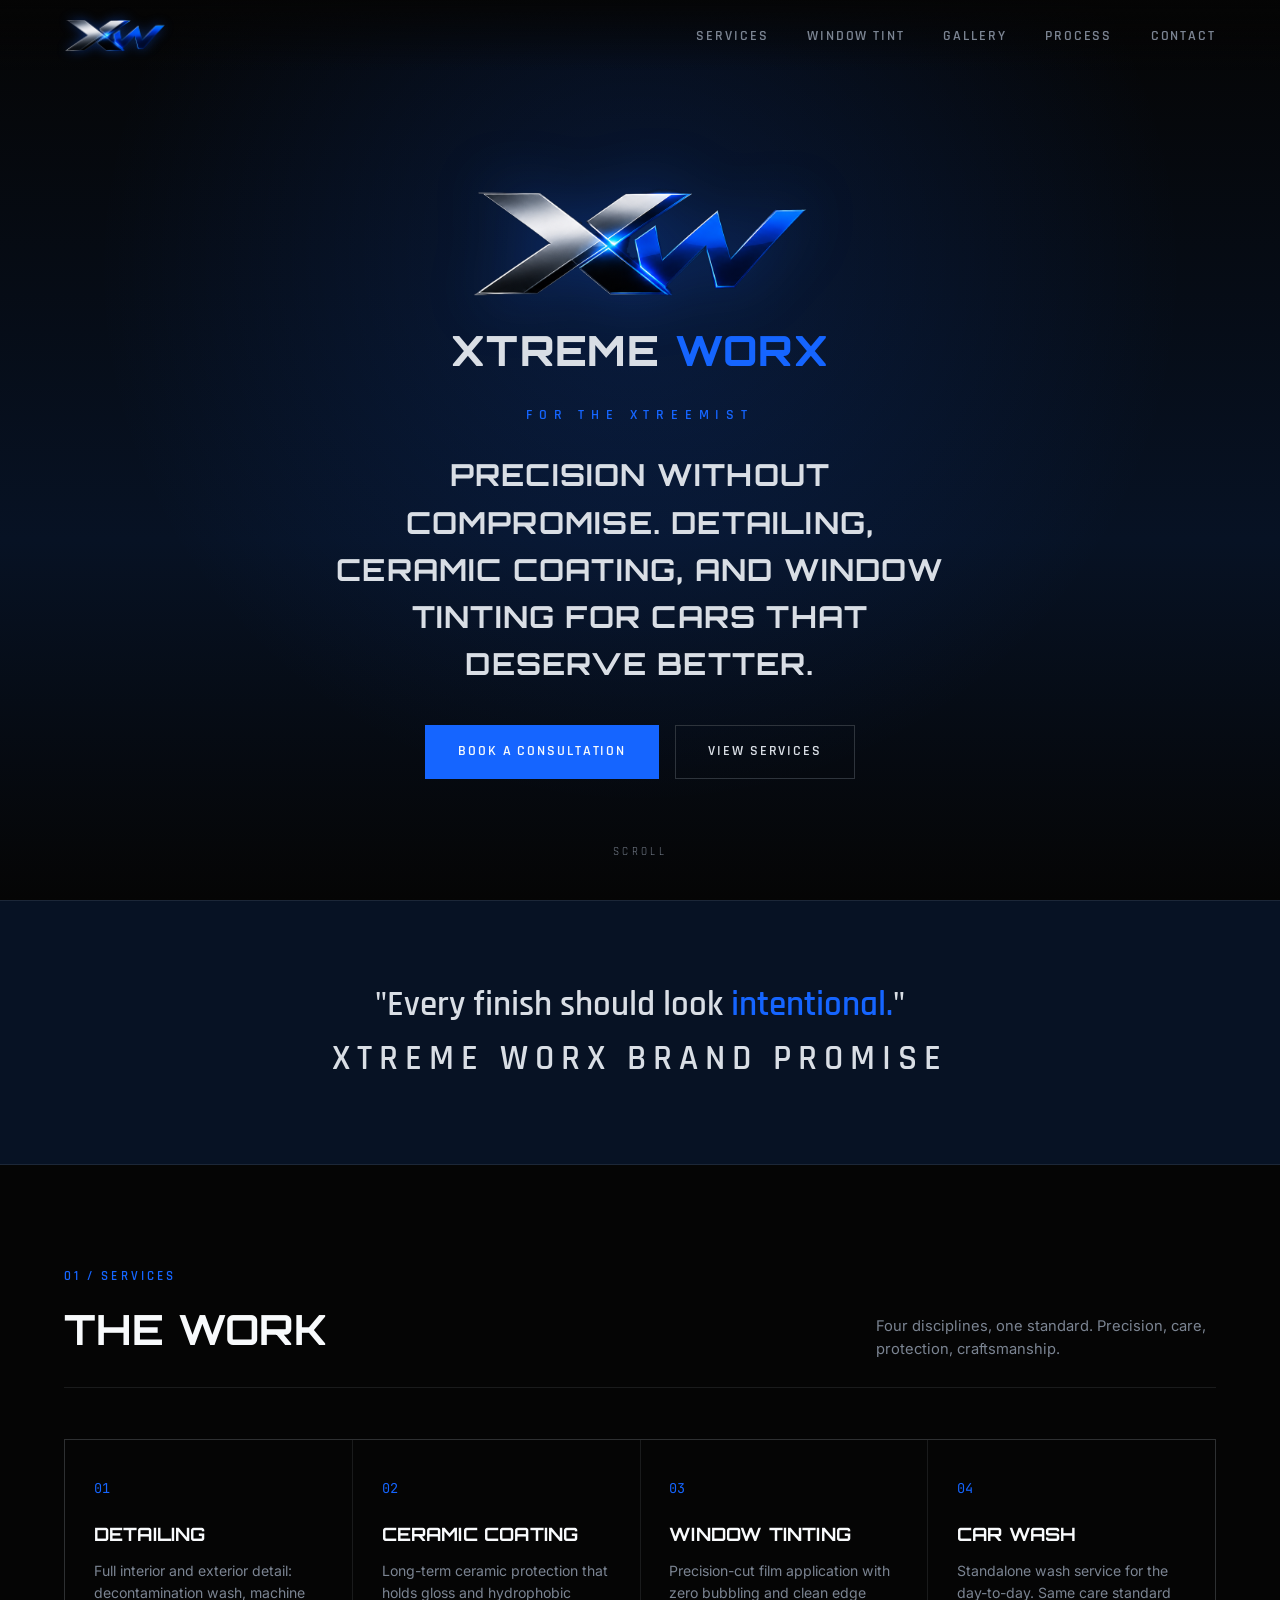
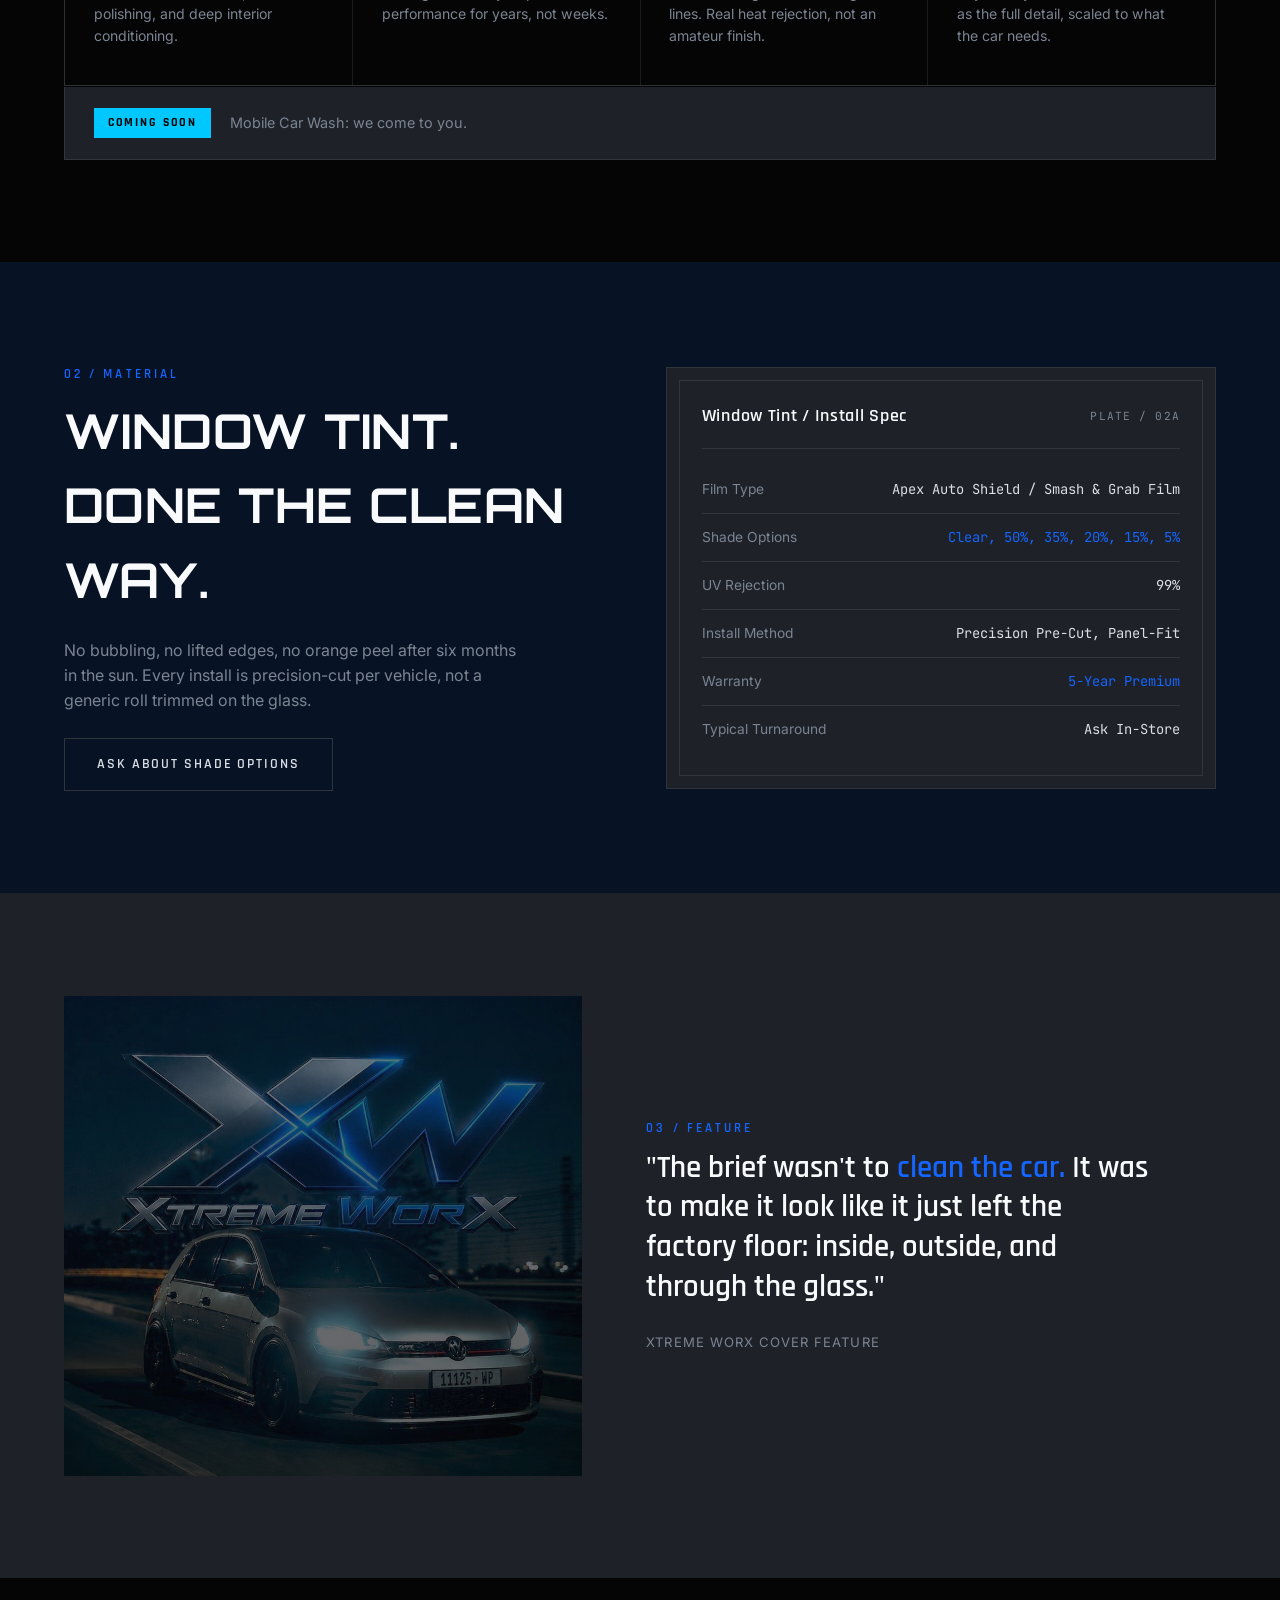
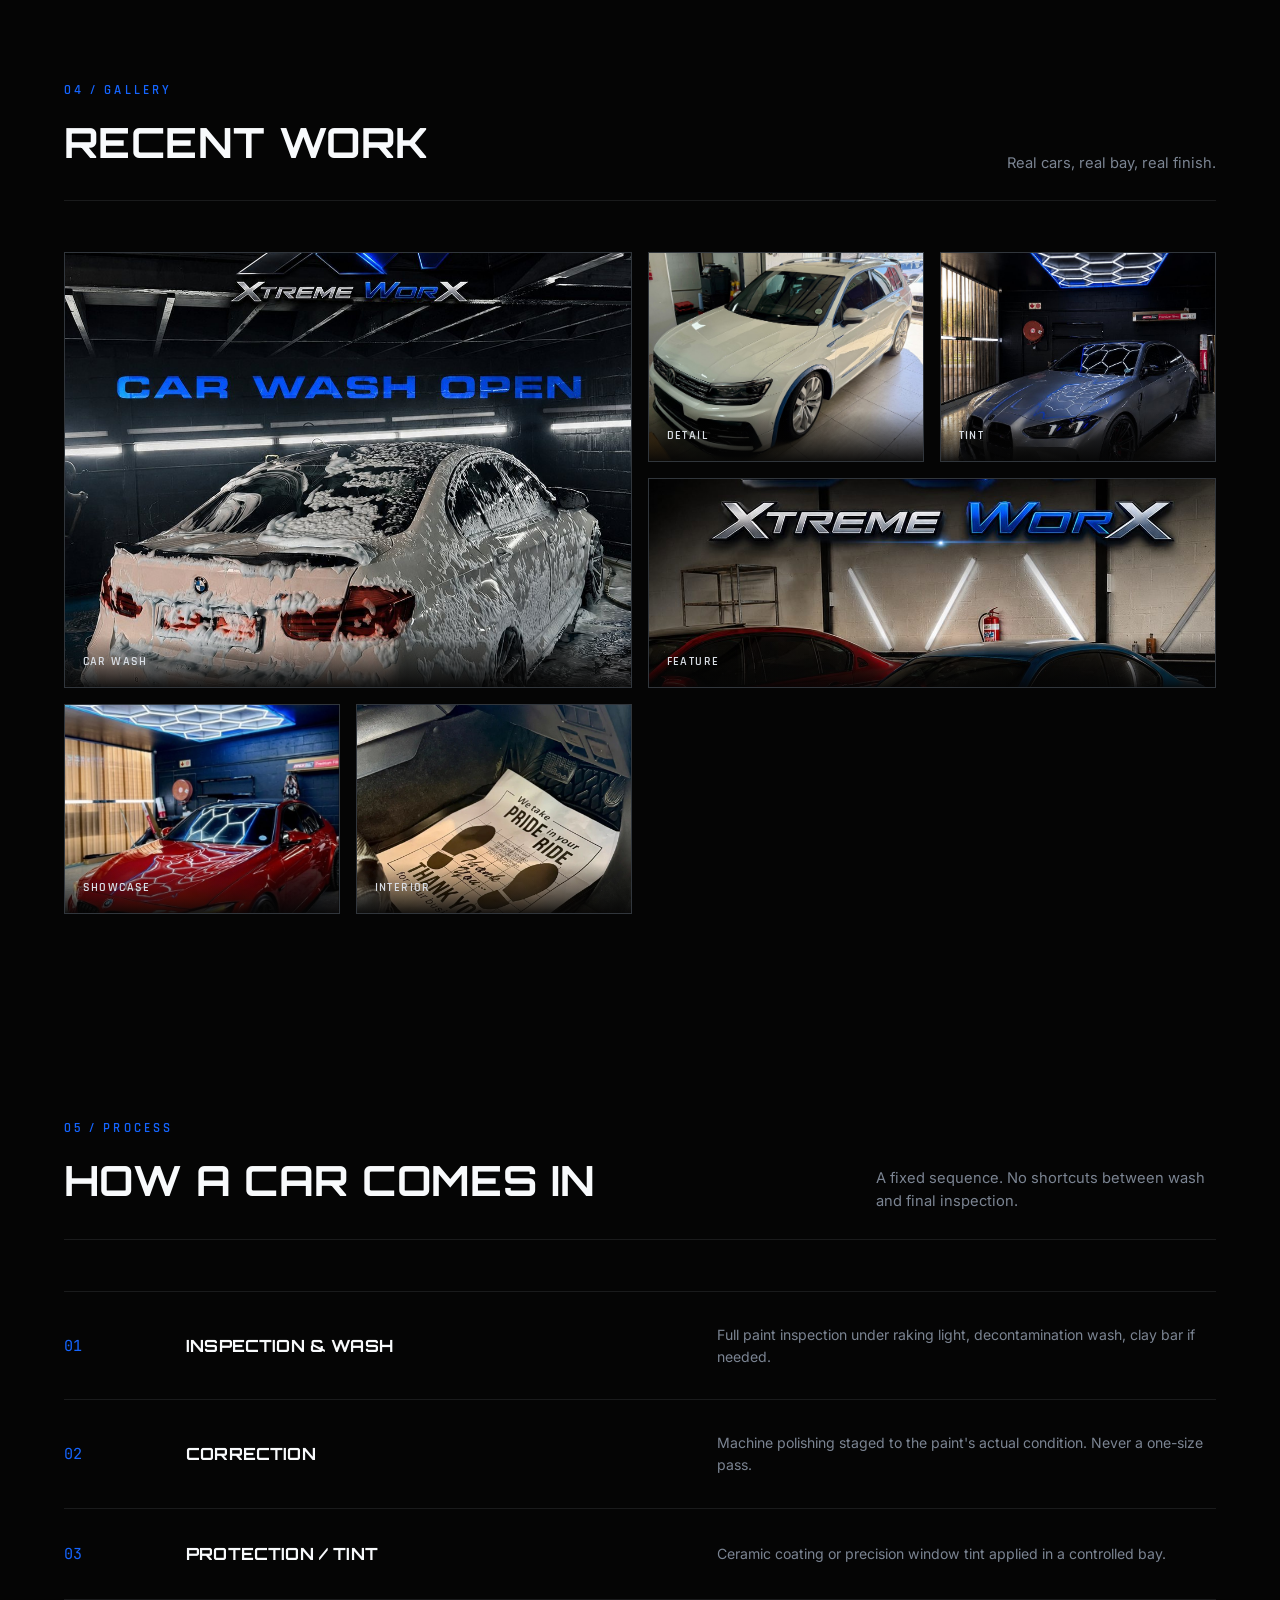
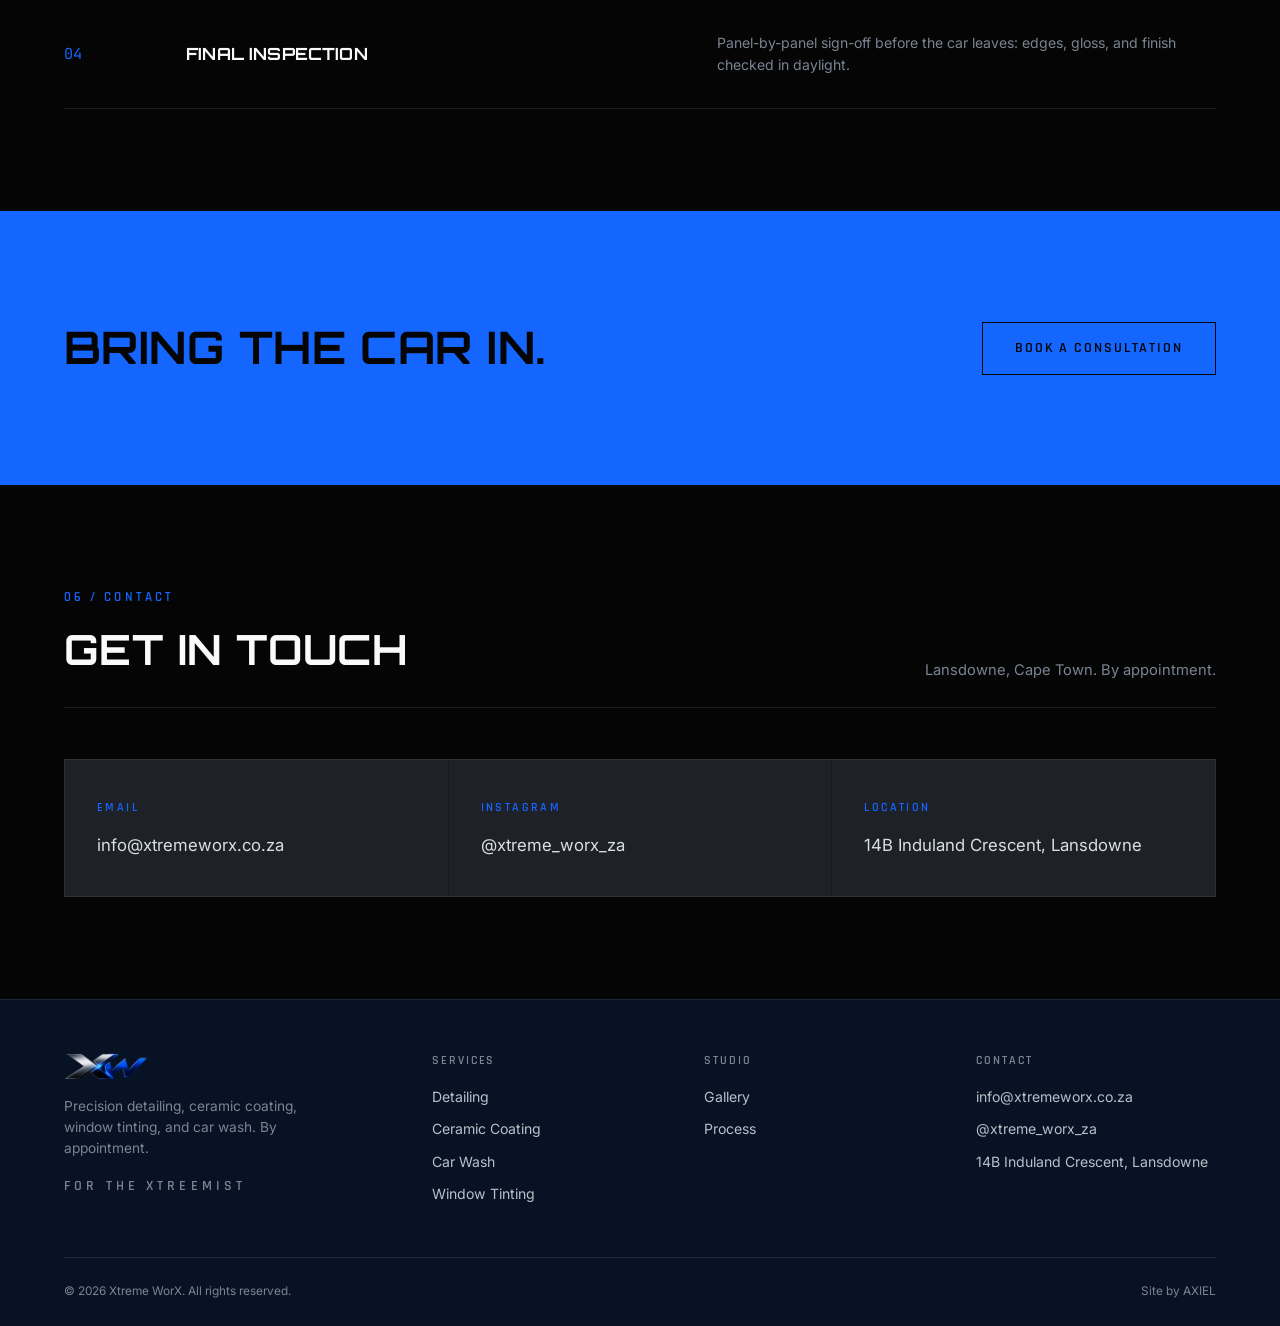
==== commit 60caeeaf: "Real photorealistic logo, wording pass (fixed grammar, cut repetition, removed internal jargon), loc" ====
--- a/index.html
+++ b/index.html
@@ -4,7 +4,7 @@
 <meta charset="UTF-8">
 <meta name="viewport" content="width=device-width, initial-scale=1.0">
 <title>Xtreme WorX | Precision Without Compromise</title>
-<meta name="description" content="Premium car detailing, ceramic coating, window tinting, and car wash in Lansdowne, Cape Town. For The Xtreemist. Every finish should look intentional.">
+<meta name="description" content="Premium car detailing, ceramic coating, window tinting, and car wash in Lansdowne, Cape Town. For The Xtreemist.">
 <link rel="canonical" href="https://xtremeworx.co.za/">
 
 <!-- Favicons / home-screen icons -->
@@ -102,7 +102,7 @@
     padding:18px 5vw;
     background:linear-gradient(to bottom, rgba(5,5,5,0.92), transparent);
   }
-  .logo-mark{height:34px;}
+  .logo-mark{height:34px;width:auto;aspect-ratio:360/120;}
   nav ul{display:flex;gap:2.4rem;list-style:none;}
   nav a{
     font-family:'Rajdhani',sans-serif;
@@ -127,13 +127,27 @@
       linear-gradient(180deg, var(--obsidian) 0%, var(--navy) 60%, var(--obsidian) 100%);
   }
   .hero-logo{
-    max-width:520px;width:70vw;
-    margin:0 auto 2.2rem;
+    max-width:340px;width:52vw;
+    aspect-ratio:900/302;
+    height:auto;
+    margin:0 auto 1.2rem;
     opacity:0;
     transform:translateY(10px) scale(0.98);
     filter:drop-shadow(0 0 30px rgba(21,101,255,0.25));
     animation:heroFadeIn .8s ease forwards;
   }
+  .hero-wordmark{
+    font-family:'Orbitron',sans-serif;
+    font-weight:800;
+    font-size:clamp(1.6rem,4.2vw,2.6rem);
+    letter-spacing:0.03em;
+    color:var(--silver);
+    margin-bottom:1.4rem;
+    opacity:0;
+    transform:translateY(10px);
+    animation:heroFadeIn .8s ease .12s forwards;
+  }
+  .hero-wordmark span{color:var(--blue);}
   .hero-tagline{
     font-family:'Rajdhani',sans-serif;
     font-weight:600;
@@ -143,7 +157,7 @@
     margin-bottom:1.6rem;
     opacity:0;
     transform:translateY(10px);
-    animation:heroFadeIn .8s ease .15s forwards;
+    animation:heroFadeIn .8s ease .24s forwards;
   }
   @keyframes heroFadeIn{
     to{opacity:1;transform:translateY(0);}
@@ -157,13 +171,13 @@
     margin-bottom:2.4rem;
     opacity:0;
     transform:translateY(10px);
-    animation:heroFadeIn .8s ease .3s forwards;
+    animation:heroFadeIn .8s ease .36s forwards;
   }
   .btn-row{display:flex;gap:1rem;flex-wrap:wrap;justify-content:center;}
   .hero-cta-group{
     opacity:0;
     transform:translateY(10px);
-    animation:heroFadeIn .8s ease .45s forwards;
+    animation:heroFadeIn .8s ease .48s forwards;
   }
   .btn{
     display:inline-flex;align-items:center;gap:10px;
@@ -403,7 +417,7 @@
     display:grid;grid-template-columns:1.4fr 1fr 1fr 1fr;gap:2rem;
     padding-bottom:2.6rem;
   }
-  .footer-brand .logo-mark{height:28px;margin-bottom:1rem;}
+  .footer-brand .logo-mark{height:28px;width:auto;aspect-ratio:360/120;margin-bottom:1rem;}
   .footer-brand p{color:var(--titanium-text);font-size:0.86rem;max-width:260px;}
   .footer-tagline{
     font-family:'Rajdhani',sans-serif;font-weight:600;letter-spacing:0.3em;
@@ -459,6 +473,7 @@
   }
   .header-mark{
     height:34px;width:auto;
+    aspect-ratio:420/140;
     opacity:0;
     filter:drop-shadow(0 0 6px rgba(21,101,255,0.4));
     transition:opacity .3s ease;
@@ -468,7 +483,7 @@
   }
 
   @media (prefers-reduced-motion: reduce){
-    .hero-logo,.hero-tagline,.hero h1,.hero-cta-group{
+    .hero-logo,.hero-wordmark,.hero-tagline,.hero h1,.hero-cta-group{
       animation:none;opacity:1;transform:none;
     }
     header.is-active{background:rgba(5,5,5,0.94);}
@@ -566,7 +581,7 @@
 <body>
 
 <header id="siteHeader">
-  <img src="assets/xw-mark-icon.png" alt="Xtreme WorX" class="header-mark" id="headerMark" width="300" height="165" decoding="async">
+  <img src="assets/xw-mark-icon.png" alt="Xtreme WorX" class="header-mark" id="headerMark" width="420" height="140" decoding="async">
   <nav>
     <ul>
       <li><a href="#services">Services</a></li>
@@ -595,9 +610,10 @@
 
 <!-- HERO: static, visible immediately, no scroll-driven animation -->
 <section class="hero" id="heroSection">
-  <img src="assets/xw-logo-primary-transparent.png" alt="Xtreme WorX" class="hero-logo" width="1100" height="733" fetchpriority="high">
+  <img src="assets/xw-logo-primary-transparent.png" alt="Xtreme WorX" class="hero-logo" width="900" height="302" fetchpriority="high">
+  <div class="hero-wordmark">XTREME <span>WORX</span></div>
   <p class="hero-tagline">FOR THE XTREEMIST</p>
-  <h1>Precision without compromise. Every finish should look intentional.</h1>
+  <h1>Precision without compromise. Detailing, ceramic coating, and window tinting for cars that deserve better.</h1>
   <div class="btn-row hero-cta-group">
     <a href="#contact" class="btn btn-primary">Book a Consultation</a>
     <a href="#services" class="btn btn-ghost">View Services</a>
@@ -608,7 +624,7 @@
 <!-- BRAND PROMISE -->
 <div class="promise-band">
   <p>"Every finish should look <span class="mark">intentional.</span>"</p>
-  <p class="promise-attr">Xtreme WorX, Brand Promise</p>
+  <p class="promise-attr">Xtreme WorX Brand Promise</p>
 </div>
 
 <!-- SERVICES -->
@@ -618,7 +634,7 @@
       <span class="section-tag">01 / Services</span>
       <h2>The Work</h2>
     </div>
-    <p>Four disciplines, one standard. Precision, reflection, protection, craftsmanship.</p>
+    <p>Four disciplines, one standard. Precision, care, protection, craftsmanship.</p>
   </div>
   <div class="service-grid">
     <div class="service-card reflect reveal">
@@ -629,12 +645,12 @@
     <div class="service-card reflect reveal">
       <span class="service-num mono">02</span>
       <h3>Ceramic Coating</h3>
-      <p>Long-term chemical protection that holds gloss and hydrophobic performance for years, not weeks.</p>
+      <p>Long-term ceramic protection that holds gloss and hydrophobic performance for years, not weeks.</p>
     </div>
     <div class="service-card reflect reveal">
       <span class="service-num mono">03</span>
       <h3>Window Tinting</h3>
-      <p>Precision-cut film application with zero bubbling and clean edge lines. Heat rejection without the amateur finish.</p>
+      <p>Precision-cut film application with zero bubbling and clean edge lines. Real heat rejection, not an amateur finish.</p>
     </div>
     <div class="service-card reflect reveal">
       <span class="service-num mono">04</span>
@@ -661,12 +677,12 @@
       <div class="spec-plate-title">Window Tint / Install Spec</div>
       <div class="mono">PLATE / 02A</div>
     </div>
-    <div class="spec-row"><span class="spec-label">Film Type</span><span class="spec-value">Apex Auto Shield / Smash &amp; Grab</span></div>
+    <div class="spec-row"><span class="spec-label">Film Type</span><span class="spec-value">Apex Auto Shield / Smash &amp; Grab Film</span></div>
     <div class="spec-row"><span class="spec-label">Shade Options</span><span class="spec-value hot">Clear, 50%, 35%, 20%, 15%, 5%</span></div>
     <div class="spec-row"><span class="spec-label">UV Rejection</span><span class="spec-value">99%</span></div>
     <div class="spec-row"><span class="spec-label">Install Method</span><span class="spec-value">Precision Pre-Cut, Panel-Fit</span></div>
     <div class="spec-row"><span class="spec-label">Warranty</span><span class="spec-value hot">5-Year Premium</span></div>
-    <div class="spec-row"><span class="spec-label">Typical Turnaround</span><span class="spec-value">[Confirm Hours]</span></div>
+    <div class="spec-row"><span class="spec-label">Typical Turnaround</span><span class="spec-value">Ask In-Store</span></div>
   </div>
 </section>
 
@@ -675,7 +691,7 @@
   <div class="editorial-media" role="img" aria-label="Xtreme WorX cover feature: VW Golf GTI at night"></div>
   <div class="editorial-copy">
     <span class="section-tag">03 / Feature</span>
-    <p class="pull-quote">"The brief wasn't <span class="mark">clean the car.</span> It was make it look like it just left the factory floor: inside, outside, and through the glass."</p>
+    <p class="pull-quote">"The brief wasn't to <span class="mark">clean the car.</span> It was to make it look like it just left the factory floor: inside, outside, and through the glass."</p>
     <p class="attribution">Xtreme WorX Cover Feature</p>
   </div>
 </section>
@@ -724,7 +740,7 @@
       <span class="section-tag">05 / Process</span>
       <h2>How a Car Comes In</h2>
     </div>
-    <p>A fixed sequence. Every finish should look intentional, not rushed.</p>
+    <p>A fixed sequence. No shortcuts between wash and final inspection.</p>
   </div>
   <div class="process-list">
     <div class="process-item reveal">
@@ -761,7 +777,7 @@
   <div class="section-head">
     <div>
       <span class="section-tag">06 / Contact</span>
-      <h2>Bring the Car In</h2>
+      <h2>Get In Touch</h2>
     </div>
     <p>Lansdowne, Cape Town. By appointment.</p>
   </div>
@@ -785,8 +801,8 @@
 <footer>
   <div class="footer-grid">
     <div class="footer-brand">
-      <img src="assets/xw-logo-secondary.png" alt="Xtreme WorX" class="logo-mark" width="240" height="137" loading="lazy" decoding="async">
-      <p>Precision detailing, ceramic coating, and window tinting. By appointment.</p>
+      <img src="assets/xw-logo-secondary.png" alt="Xtreme WorX" class="logo-mark" width="360" height="120" loading="lazy" decoding="async">
+      <p>Precision detailing, ceramic coating, window tinting, and car wash. By appointment.</p>
       <p class="footer-tagline">FOR THE XTREEMIST</p>
     </div>
     <div class="footer-col">
@@ -810,7 +826,7 @@
   </div>
   <div class="footer-bottom">
     <span>© 2026 Xtreme WorX. All rights reserved.</span>
-    <span>Brand system by AXIEL / Atlas OS ATL-003</span>
+    <span>Site by AXIEL</span>
   </div>
 </footer>
 
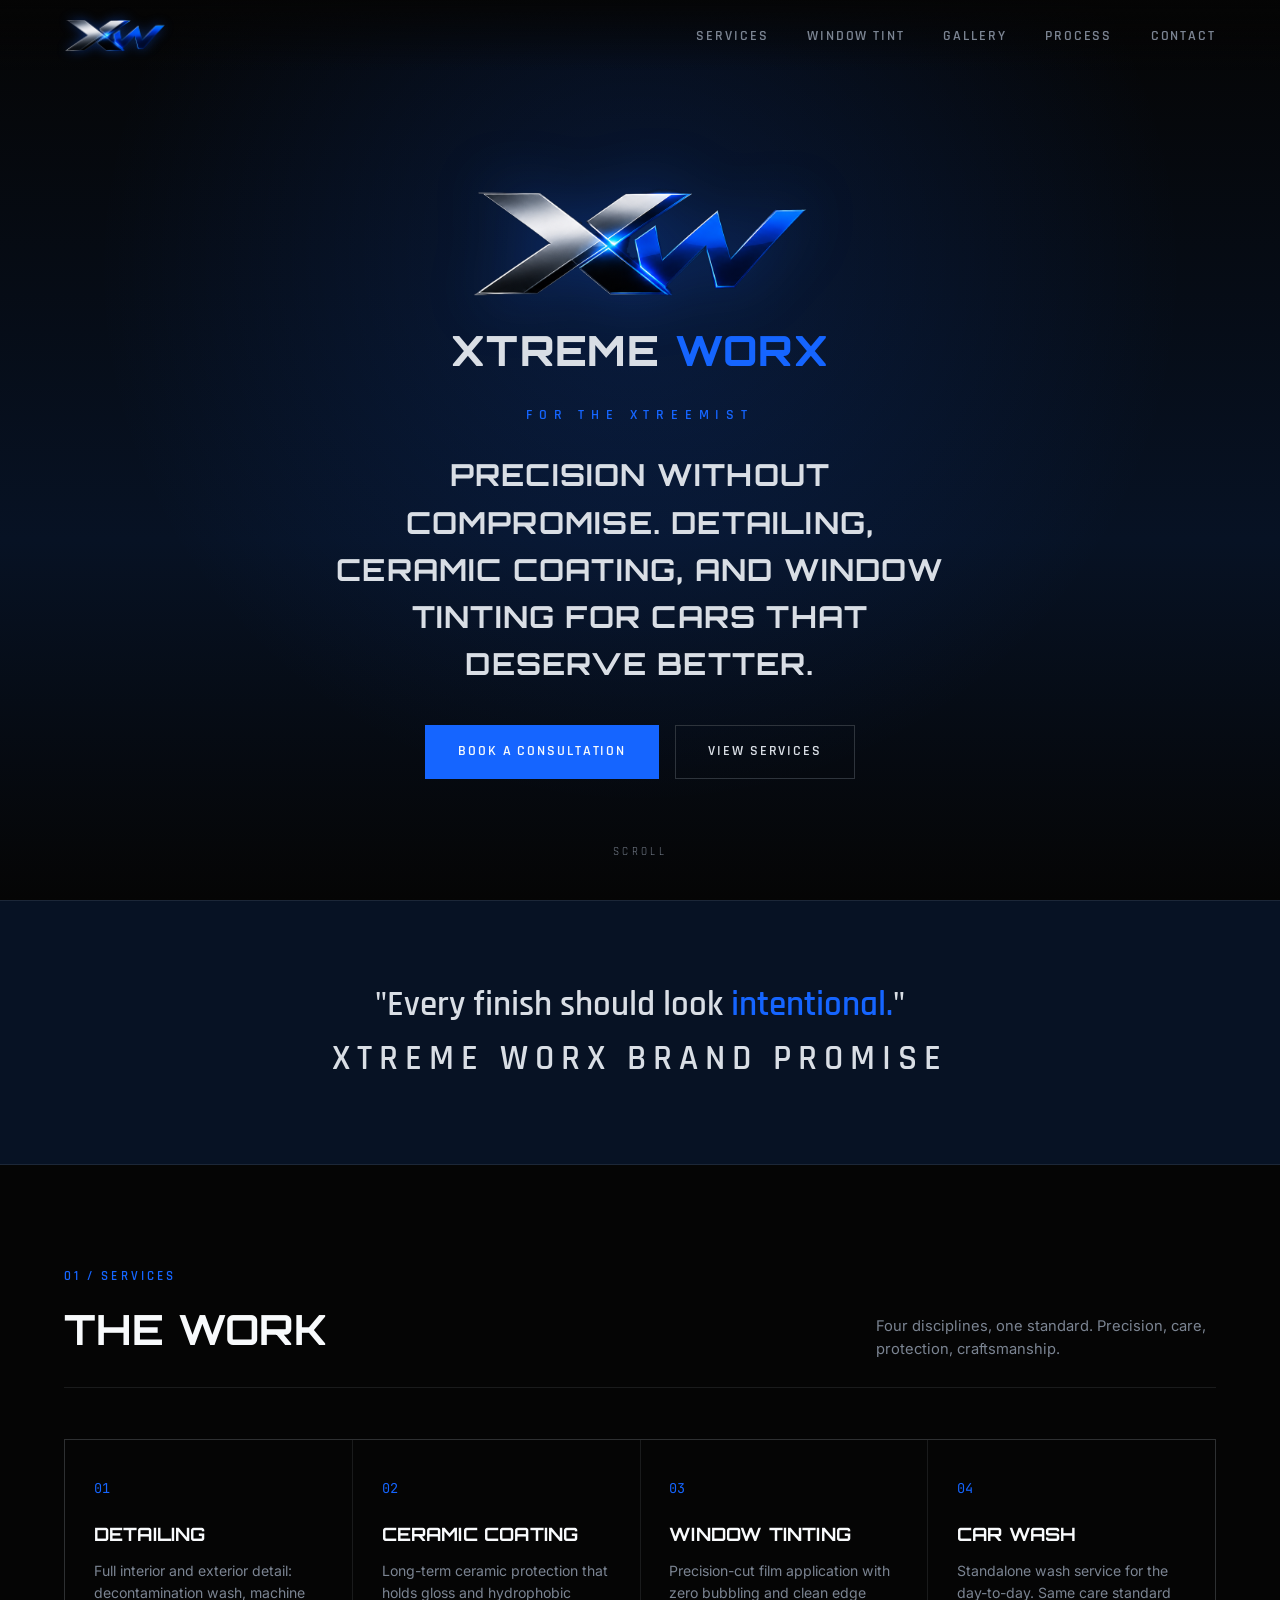
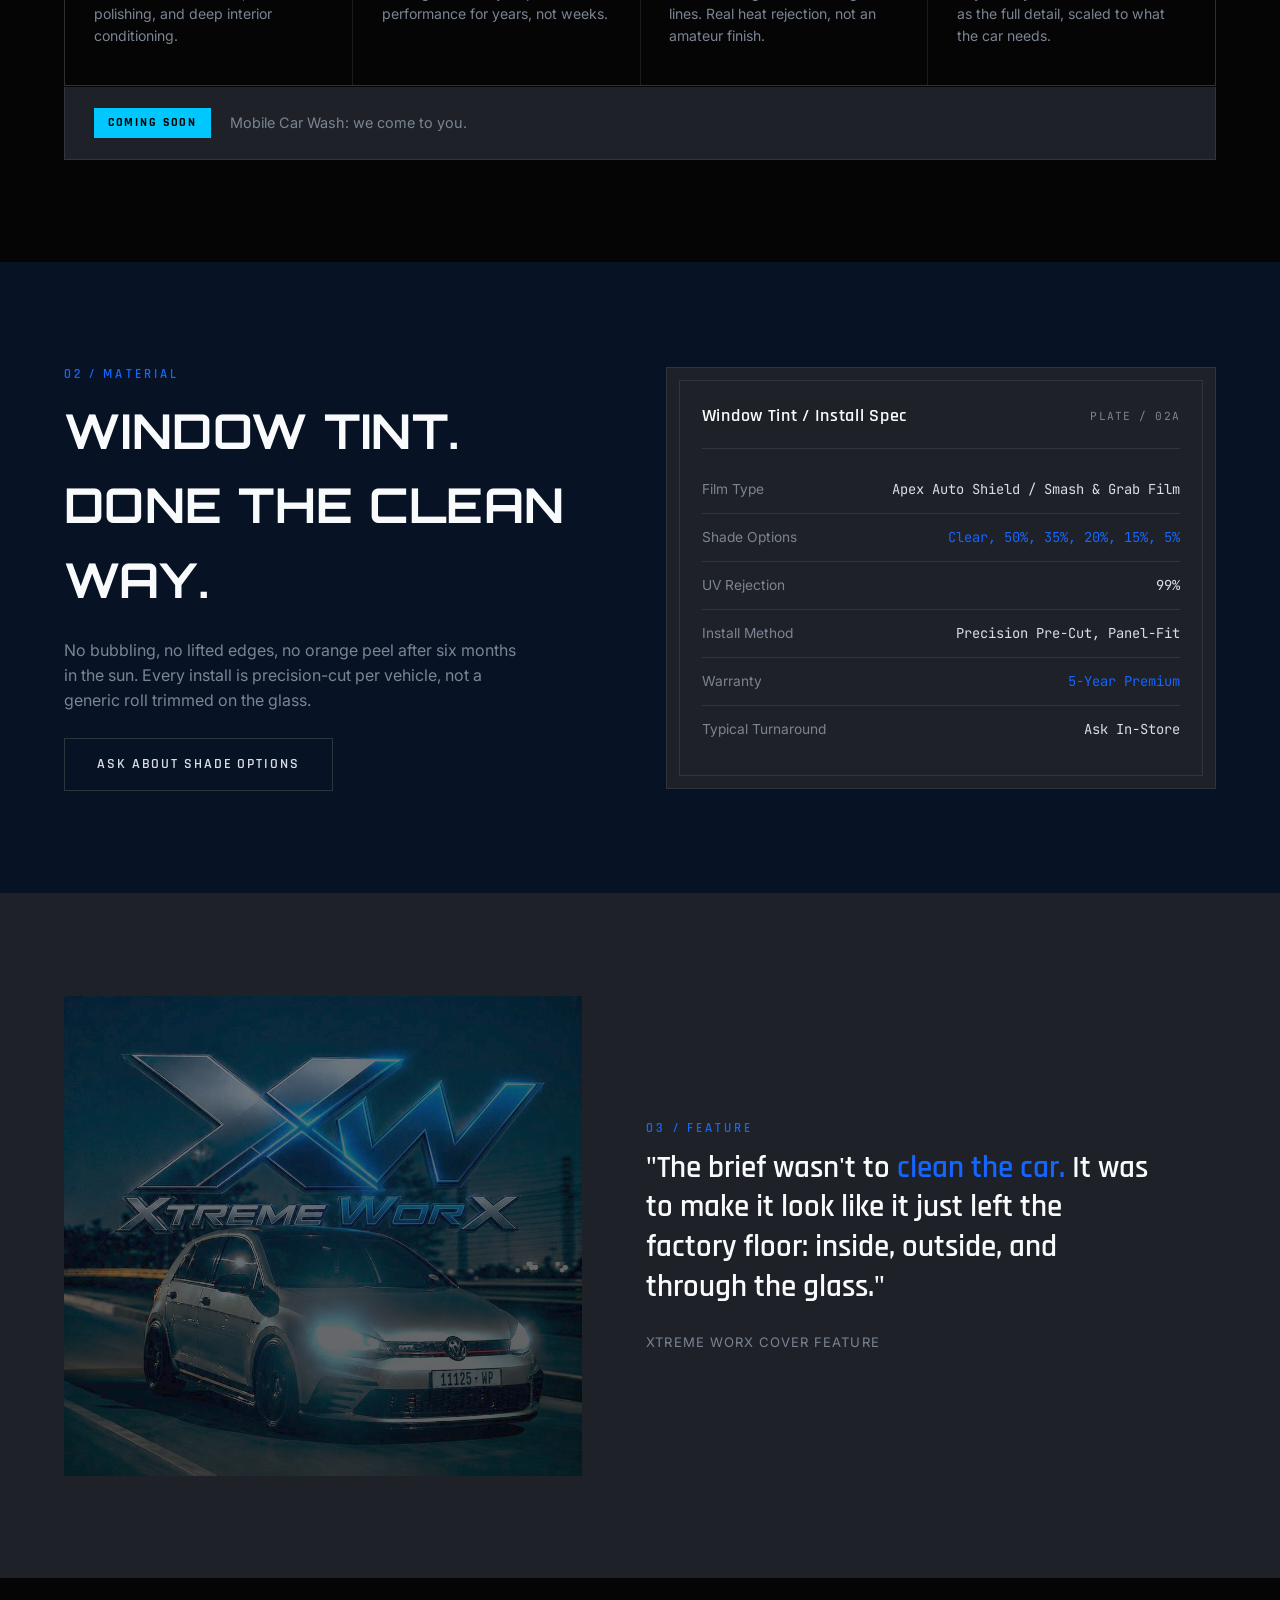
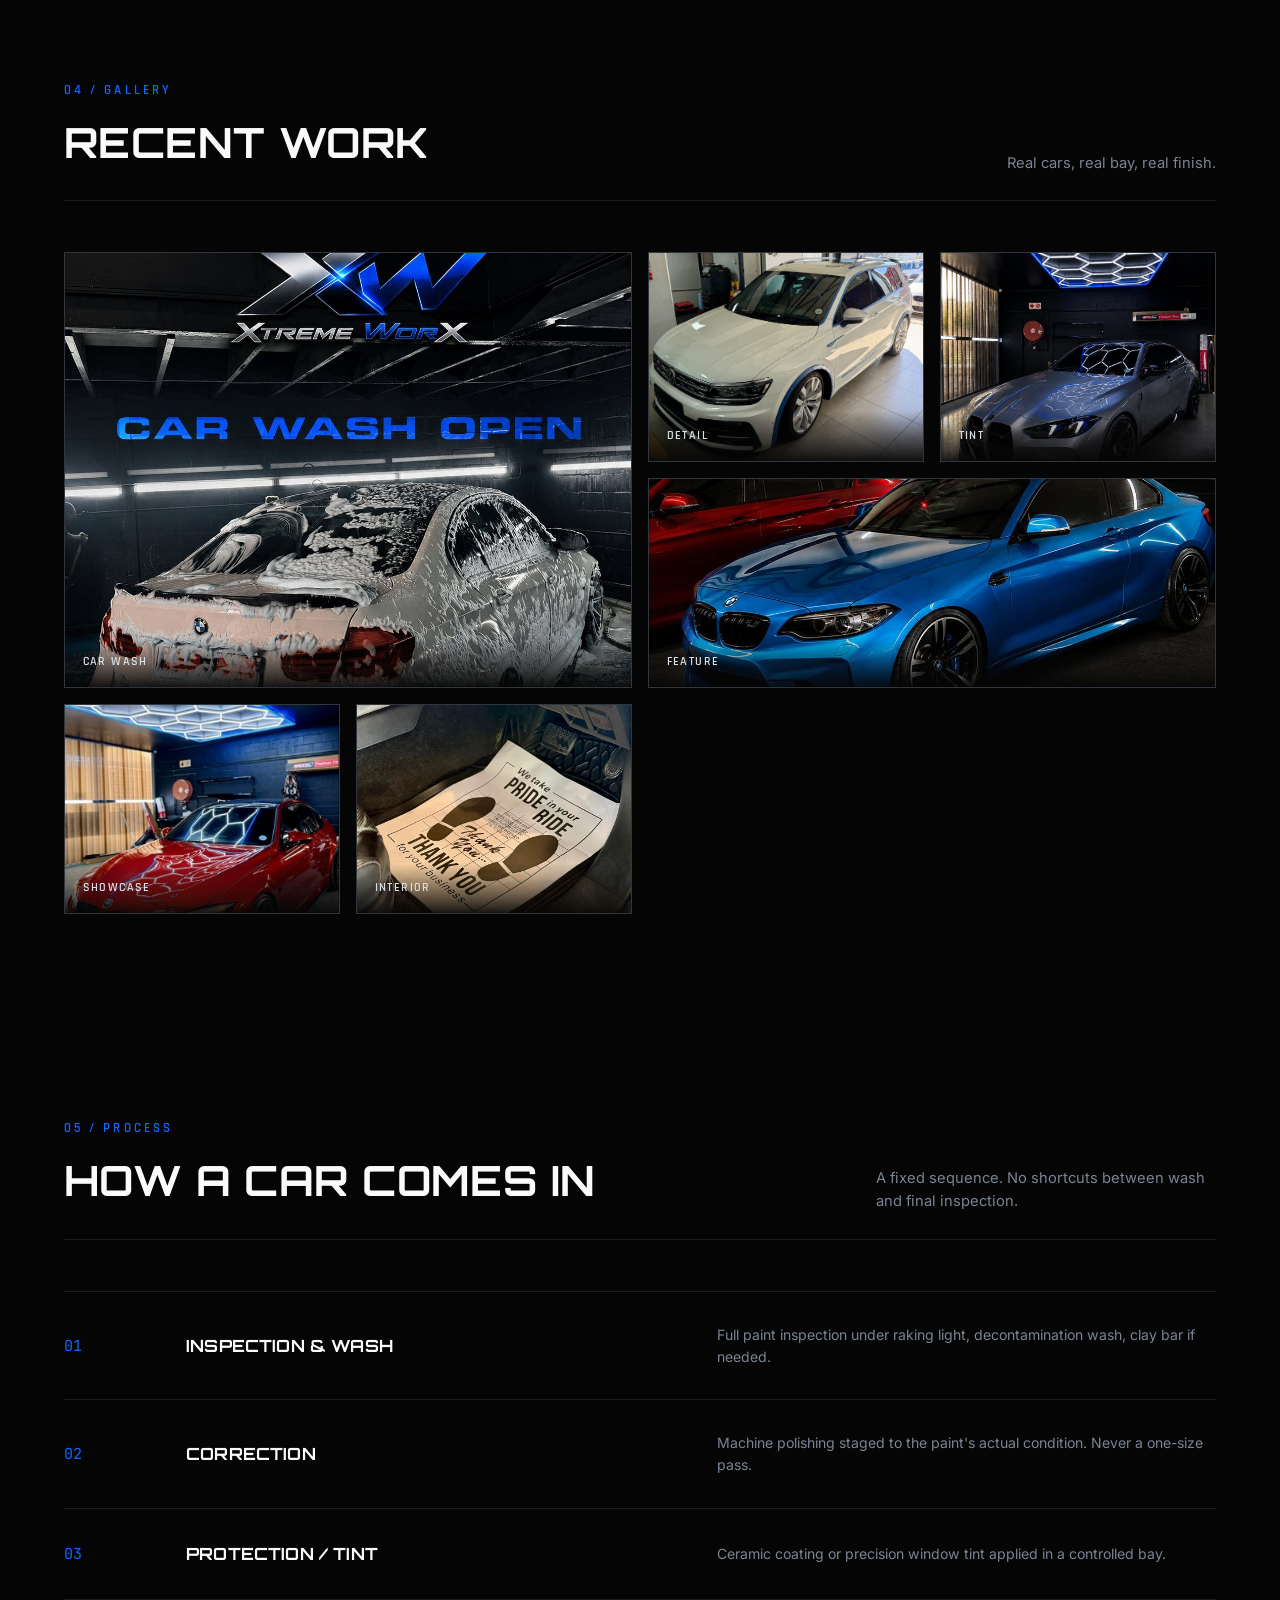
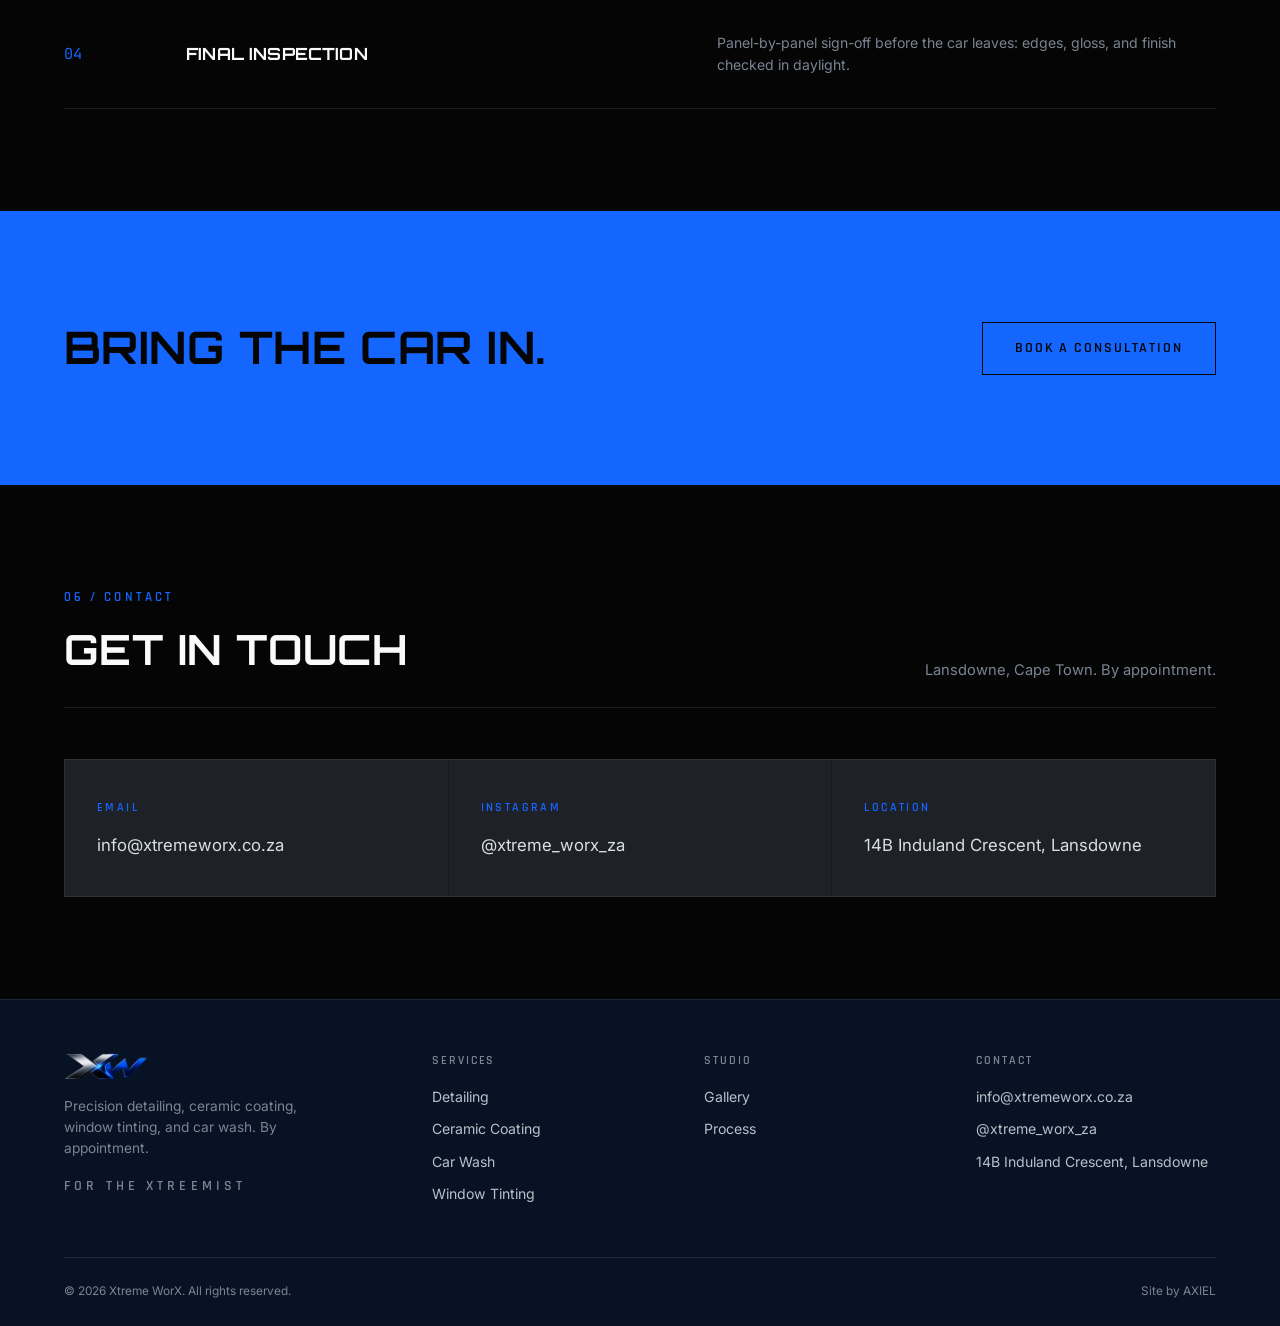
==== commit 2cb54567: "Fix photo crop positioning in gallery (car wash, shop feature, interior mat tiles)" ====
--- a/index.html
+++ b/index.html
@@ -707,7 +707,7 @@
   </div>
   <div class="gallery-grid">
     <div class="gallery-item g1 reflect reveal">
-      <img src="assets/campaigns/xw-campaign-carwash-open.jpg" alt="Xtreme WorX car wash campaign: BMW being foam washed" loading="lazy" decoding="async">
+      <img src="assets/campaigns/xw-campaign-carwash-open.jpg" alt="Xtreme WorX car wash campaign: BMW being foam washed" loading="lazy" decoding="async" style="object-position:50% 35%;">
       <div class="gallery-cap">Car Wash</div>
     </div>
     <div class="gallery-item g3 reflect reveal">
@@ -719,7 +719,7 @@
       <div class="gallery-cap">Tint</div>
     </div>
     <div class="gallery-item g2 reflect reveal">
-      <img src="assets/campaigns/xw-campaign-bmw-shop.jpg" alt="Xtreme WorX shop floor with feature vehicles" loading="lazy" decoding="async">
+      <img src="assets/campaigns/xw-campaign-bmw-shop.jpg" alt="Xtreme WorX shop floor with feature vehicles" loading="lazy" decoding="async" style="object-position:50% 100%;">
       <div class="gallery-cap">Feature</div>
     </div>
     <div class="gallery-item g3 reflect reveal">
@@ -727,7 +727,7 @@
       <div class="gallery-cap">Showcase</div>
     </div>
     <div class="gallery-item g3 reflect reveal">
-      <img src="assets/gallery/xw-detail-interior-thankyou.jpg" alt="Xtreme WorX branded thank-you floor mat placed after an interior detail" loading="lazy" decoding="async">
+      <img src="assets/gallery/xw-detail-interior-thankyou.jpg" alt="Xtreme WorX branded thank-you floor mat placed after an interior detail" loading="lazy" decoding="async" style="object-position:50% 68%;">
       <div class="gallery-cap">Interior</div>
     </div>
   </div>
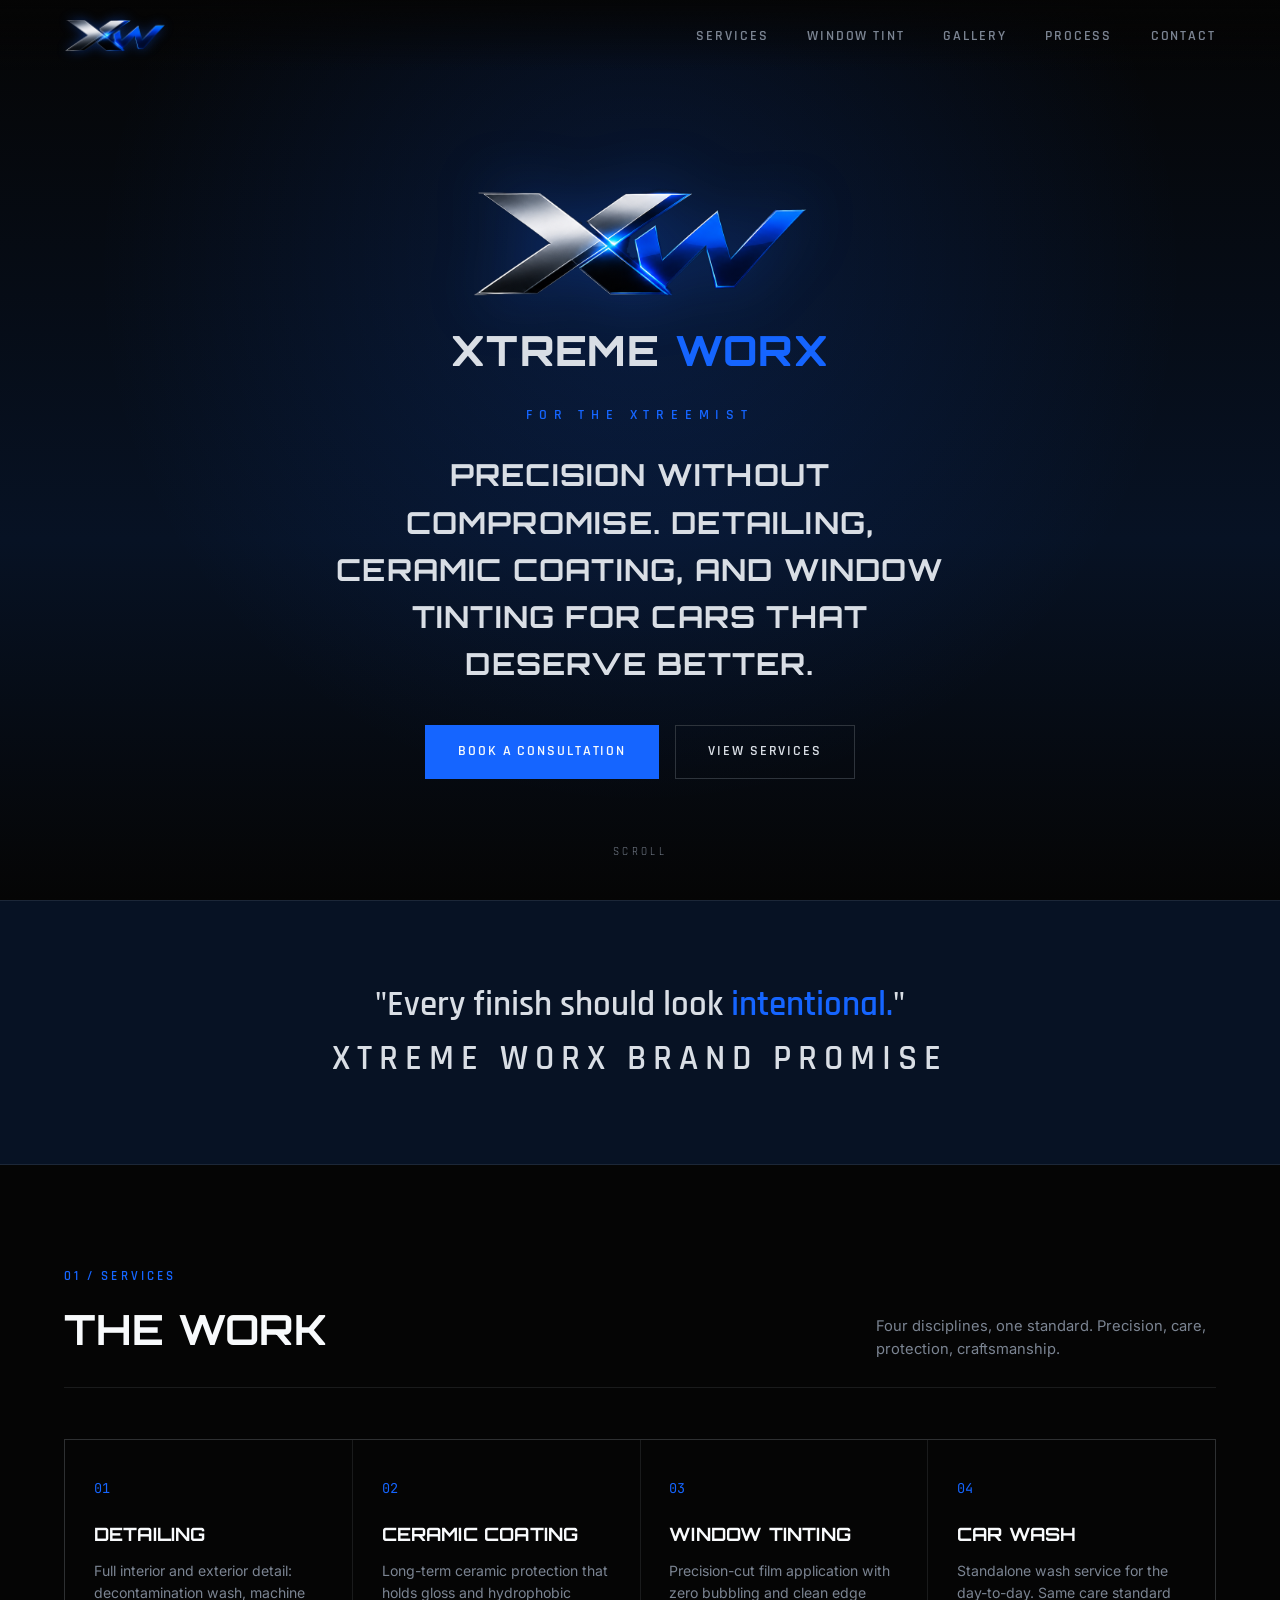
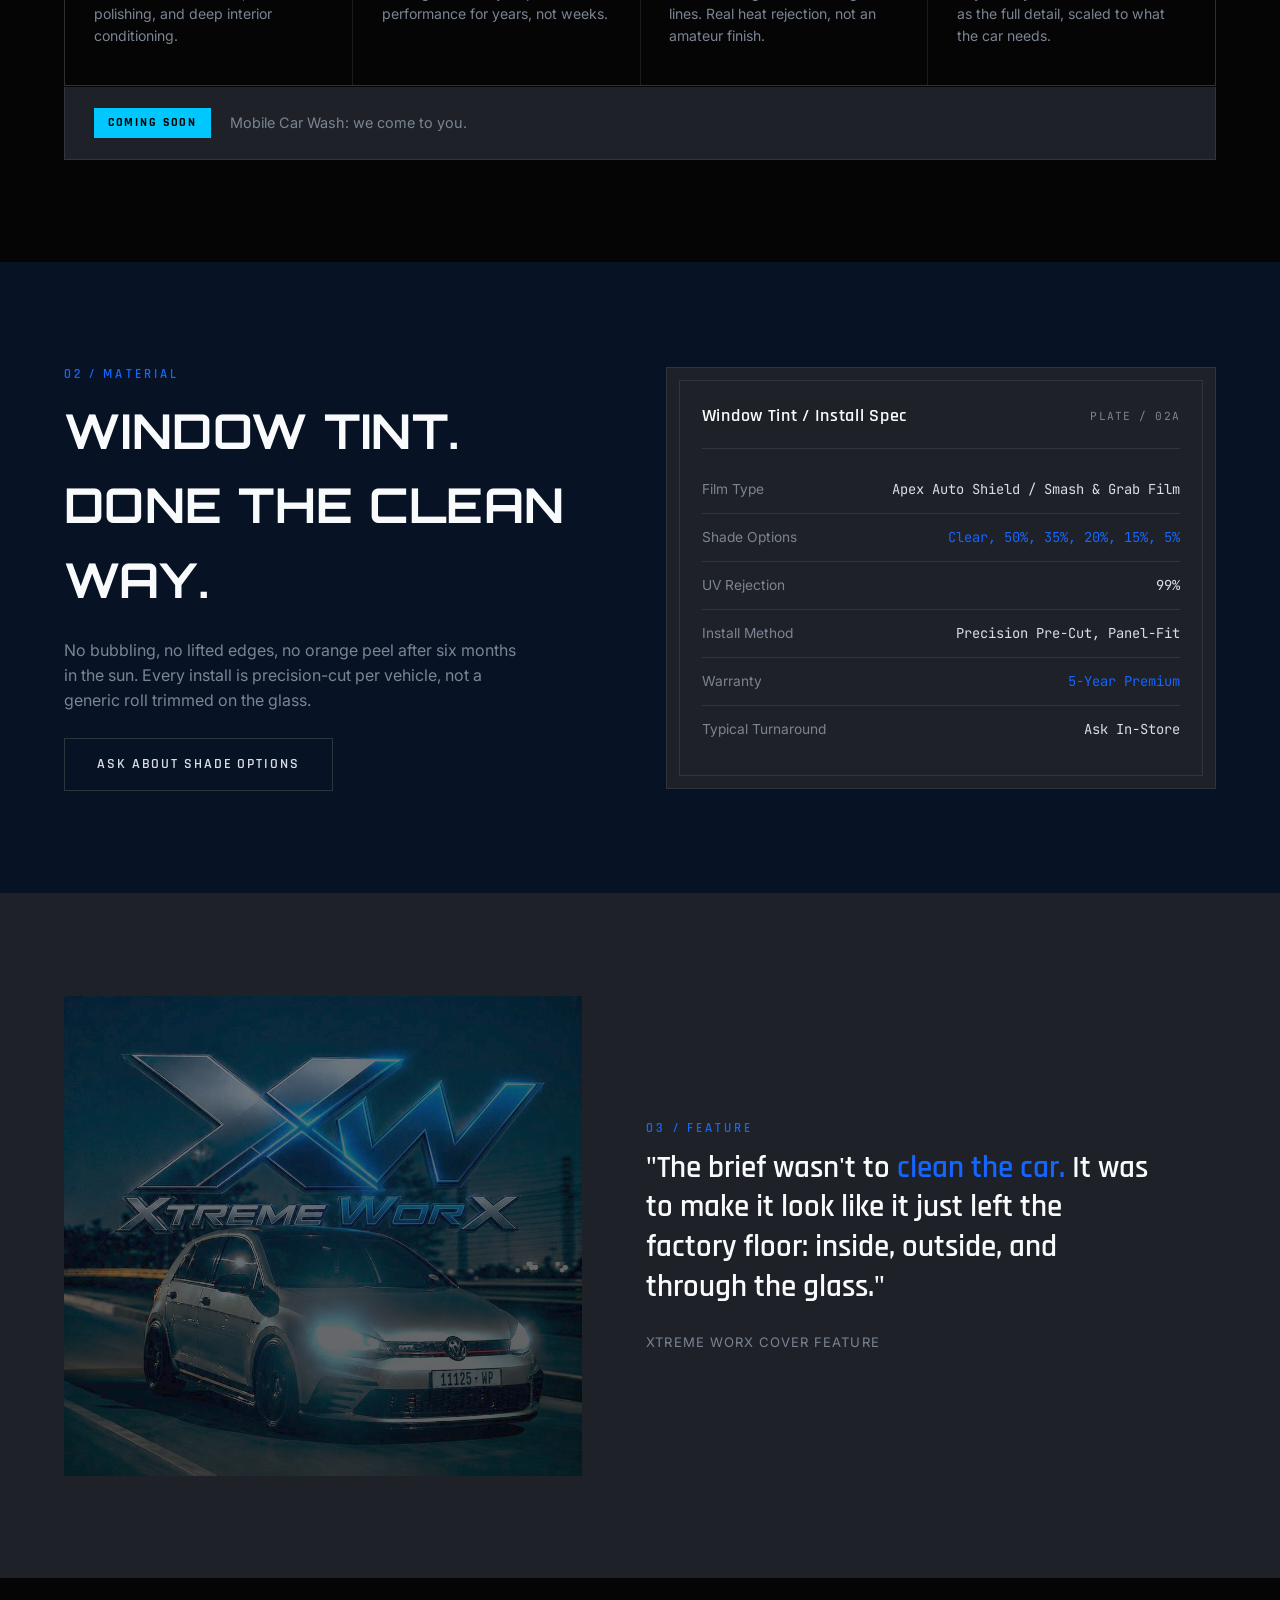
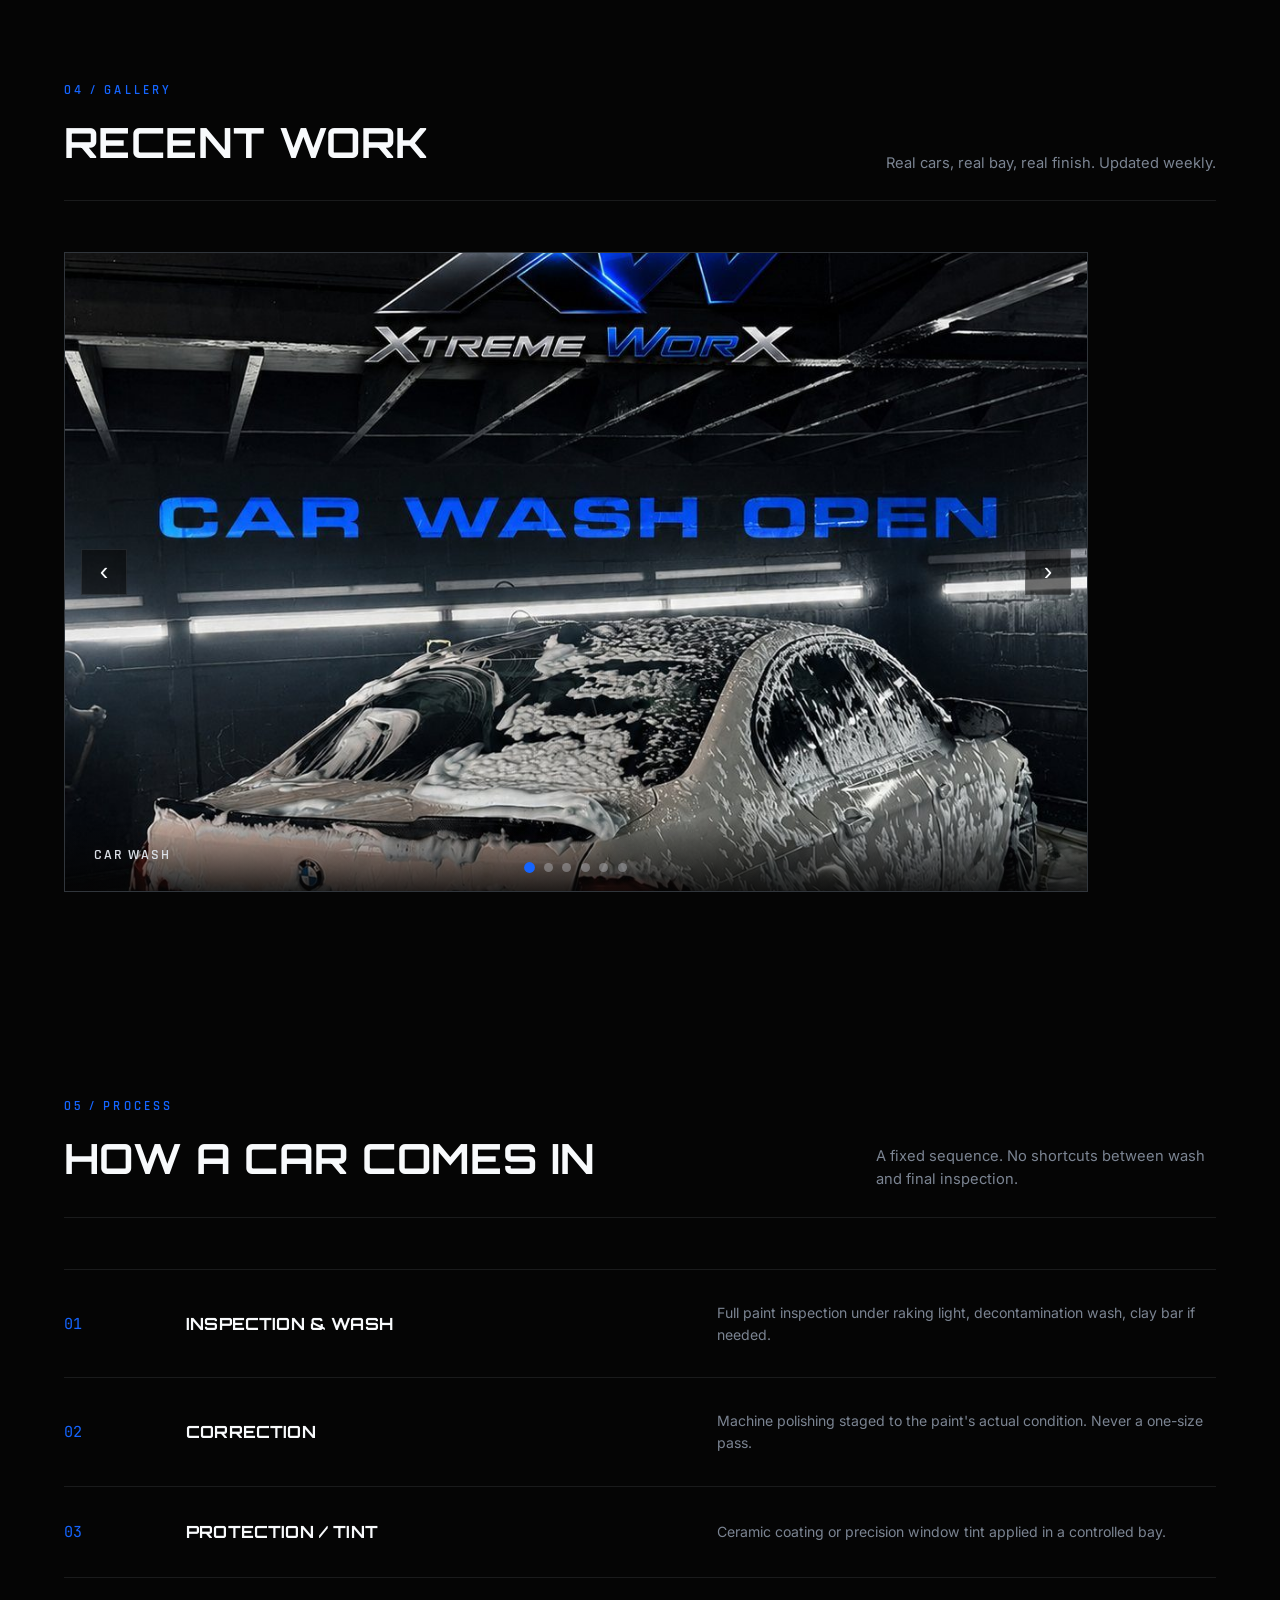
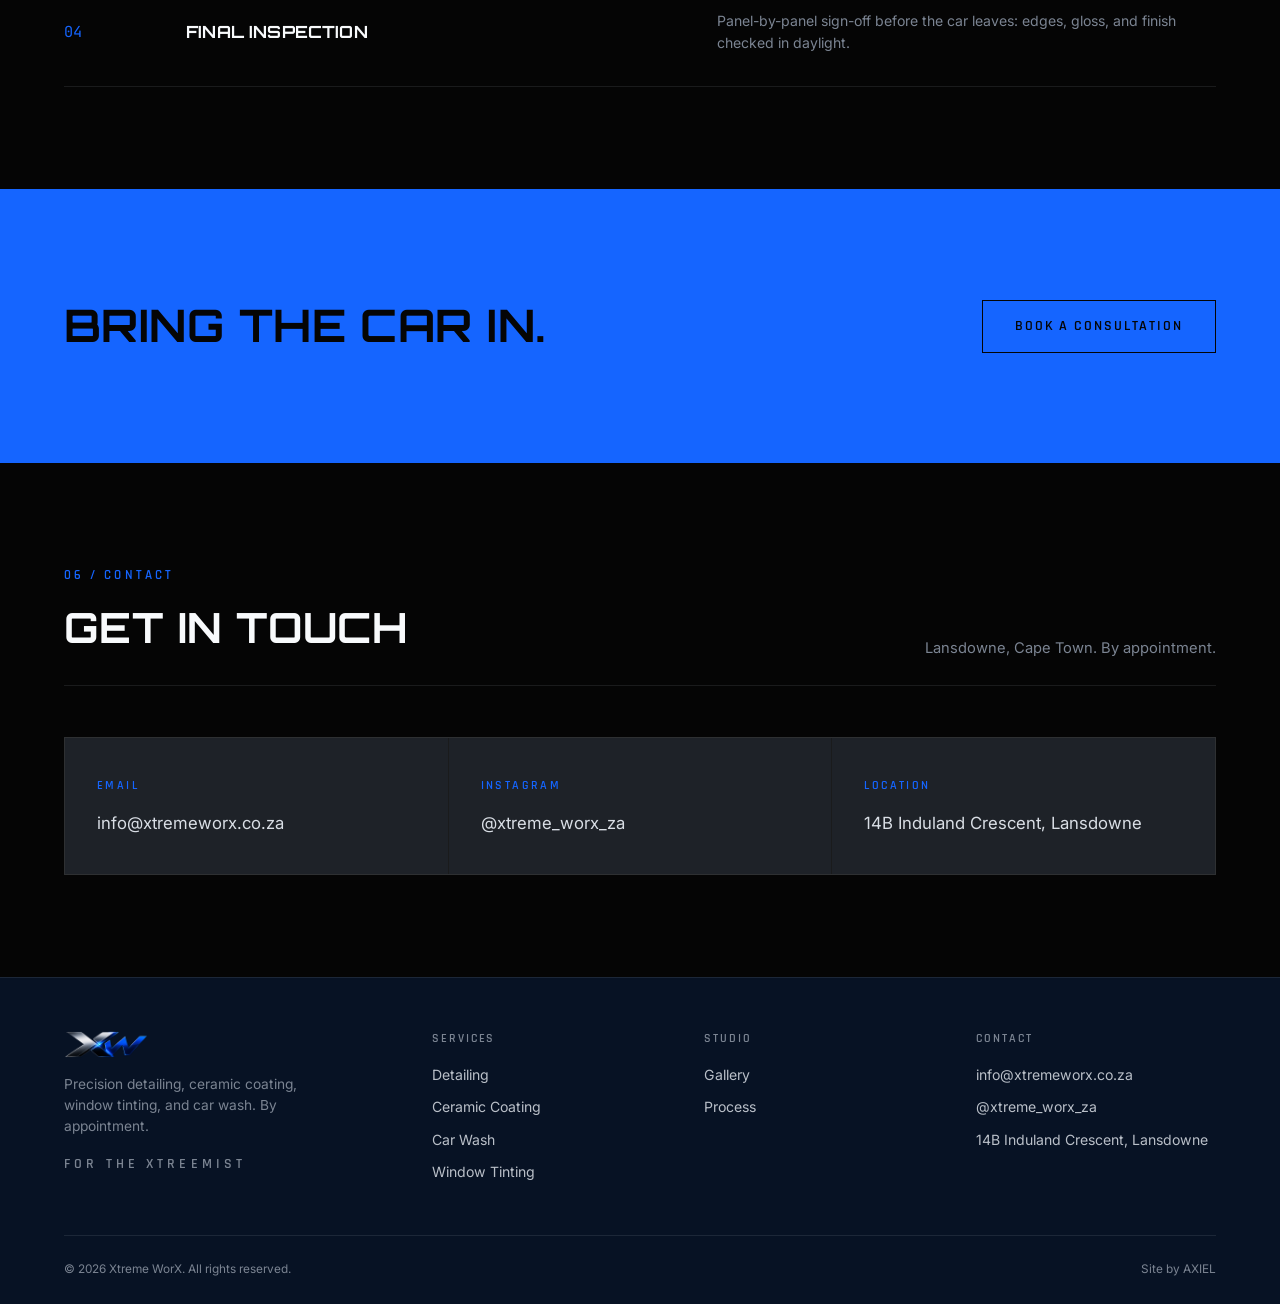
==== commit fe94f787: "Add auto-advancing gallery slideshow (replaces static grid) for easy weekly photo updates" ====
--- a/index.html
+++ b/index.html
@@ -313,29 +313,60 @@
   .spec-value{font-family:'JetBrains Mono',monospace;color:var(--silver);}
   .spec-value.hot{color:var(--blue);}
 
-  /* ===== GALLERY ===== */
-  .gallery-grid{
-    display:grid;
-    grid-template-columns:repeat(4,1fr);
-    grid-auto-rows:210px;
-    gap:1rem;
-  }
-  .g1{grid-column:span 2;grid-row:span 2;}
-  .g2{grid-column:span 2;grid-row:span 1;}
-  .g3{grid-column:span 1;grid-row:span 1;}
-  .gallery-item{
-    position:relative;overflow:hidden;
+  /* ===== GALLERY / SLIDESHOW ===== */
+  .slideshow{
+    position:relative;
+    aspect-ratio:16/10;
+    max-height:640px;
+    overflow:hidden;
     border:1px solid var(--line);
     background:var(--graphite);
   }
-  .gallery-item img{width:100%;height:100%;object-fit:cover;transition:transform .5s;}
-  .gallery-item:hover img{transform:scale(1.05);}
-  .gallery-cap{
+  .slideshow-track{
+    display:flex;
+    height:100%;
+    transition:transform .6s cubic-bezier(.2,.7,.3,1);
+  }
+  .slide{position:relative;flex:0 0 100%;height:100%;}
+  .slide img{width:100%;height:100%;object-fit:cover;display:block;}
+  .slide-cap{
     position:absolute;left:0;bottom:0;right:0;
-    padding:1rem 1.1rem;
-    background:linear-gradient(to top, rgba(5,5,5,0.92), transparent);
-    font-family:'Rajdhani',sans-serif;
-    font-size:0.72rem;font-weight:600;letter-spacing:0.12em;text-transform:uppercase;color:var(--silver);
+    padding:1.6rem 1.8rem;
+    background:linear-gradient(to top, rgba(5,5,5,0.85), transparent);
+    font-family:'Rajdhani',sans-serif;
+    font-size:0.85rem;font-weight:600;letter-spacing:0.14em;text-transform:uppercase;color:var(--silver);
+  }
+  .slide-nav{
+    position:absolute;top:50%;transform:translateY(-50%);
+    width:46px;height:46px;
+    display:flex;align-items:center;justify-content:center;
+    background:rgba(5,5,5,0.55);
+    border:1px solid var(--line);
+    color:var(--chrome);
+    font-size:1.6rem;line-height:1;
+    cursor:pointer;
+    transition:background .2s, border-color .2s;
+    z-index:2;
+  }
+  .slide-nav:hover{background:rgba(5,5,5,0.85);border-color:var(--silver);}
+  .slide-nav.prev{left:1rem;}
+  .slide-nav.next{right:1rem;}
+  .slide-dots{
+    position:absolute;bottom:1.2rem;left:50%;transform:translateX(-50%);
+    display:flex;gap:0.6rem;
+    z-index:2;
+  }
+  .slide-dot{
+    width:9px;height:9px;border-radius:50%;
+    background:rgba(217,222,229,0.35);
+    border:none;
+    cursor:pointer;
+    padding:0;
+    transition:background .2s,transform .2s;
+  }
+  .slide-dot.is-active{background:var(--blue);transform:scale(1.2);}
+  @media (prefers-reduced-motion: reduce){
+    .slideshow-track{transition:none;}
   }
 
   /* ===== MAGAZINE COVER FEATURE ===== */
@@ -449,10 +480,8 @@
     .editorial-media{min-height:320px;}
     .process-item{grid-template-columns:50px 1fr;}
     .process-item p{grid-column:2;}
-    .gallery-grid{grid-template-columns:repeat(2,1fr);}
-    .g1{grid-column:span 2;}
-    .g2{grid-column:span 2;}
-    .g3{grid-column:span 1;}
+    .slideshow{aspect-ratio:3/4;max-height:520px;}
+    .slide-nav{width:38px;height:38px;font-size:1.3rem;}
     .footer-grid{grid-template-columns:1fr 1fr;}
   }
   @media (prefers-reduced-motion: reduce){
@@ -696,39 +725,55 @@
   </div>
 </section>
 
-<!-- GALLERY -->
+<!-- GALLERY / SLIDESHOW -->
 <section id="gallery">
   <div class="section-head">
     <div>
       <span class="section-tag">04 / Gallery</span>
       <h2>Recent Work</h2>
     </div>
-    <p>Real cars, real bay, real finish.</p>
-  </div>
-  <div class="gallery-grid">
-    <div class="gallery-item g1 reflect reveal">
-      <img src="assets/campaigns/xw-campaign-carwash-open.jpg" alt="Xtreme WorX car wash campaign: BMW being foam washed" loading="lazy" decoding="async" style="object-position:50% 35%;">
-      <div class="gallery-cap">Car Wash</div>
-    </div>
-    <div class="gallery-item g3 reflect reveal">
-      <img src="assets/gallery/xw-detail-tiguan-ceramic.jpg" alt="Volkswagen Tiguan R-Line after ceramic detail, showroom-gloss finish" loading="lazy" decoding="async">
-      <div class="gallery-cap">Detail</div>
-    </div>
-    <div class="gallery-item g3 reflect reveal">
-      <img src="assets/gallery/xw-detail-m4-grey-tint.jpg" alt="BMW M4 in the bay with tinted windows reflecting the ceiling lighting" loading="lazy" decoding="async">
-      <div class="gallery-cap">Tint</div>
-    </div>
-    <div class="gallery-item g2 reflect reveal">
-      <img src="assets/campaigns/xw-campaign-bmw-shop.jpg" alt="Xtreme WorX shop floor with feature vehicles" loading="lazy" decoding="async" style="object-position:50% 100%;">
-      <div class="gallery-cap">Feature</div>
-    </div>
-    <div class="gallery-item g3 reflect reveal">
-      <img src="assets/gallery/xw-detail-m4-red-feature.jpg" alt="Red BMW M4 feature vehicle in the Xtreme WorX bay" loading="lazy" decoding="async">
-      <div class="gallery-cap">Showcase</div>
-    </div>
-    <div class="gallery-item g3 reflect reveal">
-      <img src="assets/gallery/xw-detail-interior-thankyou.jpg" alt="Xtreme WorX branded thank-you floor mat placed after an interior detail" loading="lazy" decoding="async" style="object-position:50% 68%;">
-      <div class="gallery-cap">Interior</div>
+    <p>Real cars, real bay, real finish. Updated weekly.</p>
+  </div>
+
+  <!-- To add a new photo: copy one .slide block below, change the image src/alt
+       and the .slide-cap text, then add one more dot button to .slide-dots
+       to match (same order). New slides always go in as their own block. -->
+  <div class="slideshow reveal" id="slideshow">
+    <div class="slideshow-track" id="slideshowTrack">
+      <div class="slide">
+        <img src="assets/campaigns/xw-campaign-carwash-open.jpg" alt="Xtreme WorX car wash campaign: BMW being foam washed" loading="lazy" decoding="async" style="object-position:50% 35%;">
+        <div class="slide-cap">Car Wash</div>
+      </div>
+      <div class="slide">
+        <img src="assets/gallery/xw-detail-tiguan-ceramic.jpg" alt="Volkswagen Tiguan R-Line after ceramic detail, showroom-gloss finish" loading="lazy" decoding="async">
+        <div class="slide-cap">Detail</div>
+      </div>
+      <div class="slide">
+        <img src="assets/gallery/xw-detail-m4-grey-tint.jpg" alt="BMW M4 in the bay with tinted windows reflecting the ceiling lighting" loading="lazy" decoding="async">
+        <div class="slide-cap">Tint</div>
+      </div>
+      <div class="slide">
+        <img src="assets/campaigns/xw-campaign-bmw-shop.jpg" alt="Xtreme WorX shop floor with feature vehicles" loading="lazy" decoding="async" style="object-position:50% 100%;">
+        <div class="slide-cap">Feature</div>
+      </div>
+      <div class="slide">
+        <img src="assets/gallery/xw-detail-m4-red-feature.jpg" alt="Red BMW M4 feature vehicle in the Xtreme WorX bay" loading="lazy" decoding="async">
+        <div class="slide-cap">Showcase</div>
+      </div>
+      <div class="slide">
+        <img src="assets/gallery/xw-detail-interior-thankyou.jpg" alt="Xtreme WorX branded thank-you floor mat placed after an interior detail" loading="lazy" decoding="async" style="object-position:50% 68%;">
+        <div class="slide-cap">Interior</div>
+      </div>
+    </div>
+    <button class="slide-nav prev" id="slidePrev" aria-label="Previous photo">&#8249;</button>
+    <button class="slide-nav next" id="slideNext" aria-label="Next photo">&#8250;</button>
+    <div class="slide-dots" id="slideDots" role="tablist" aria-label="Gallery slides">
+      <button class="slide-dot is-active" role="tab" aria-label="Slide 1" aria-selected="true"></button>
+      <button class="slide-dot" role="tab" aria-label="Slide 2" aria-selected="false"></button>
+      <button class="slide-dot" role="tab" aria-label="Slide 3" aria-selected="false"></button>
+      <button class="slide-dot" role="tab" aria-label="Slide 4" aria-selected="false"></button>
+      <button class="slide-dot" role="tab" aria-label="Slide 5" aria-selected="false"></button>
+      <button class="slide-dot" role="tab" aria-label="Slide 6" aria-selected="false"></button>
     </div>
   </div>
 </section>
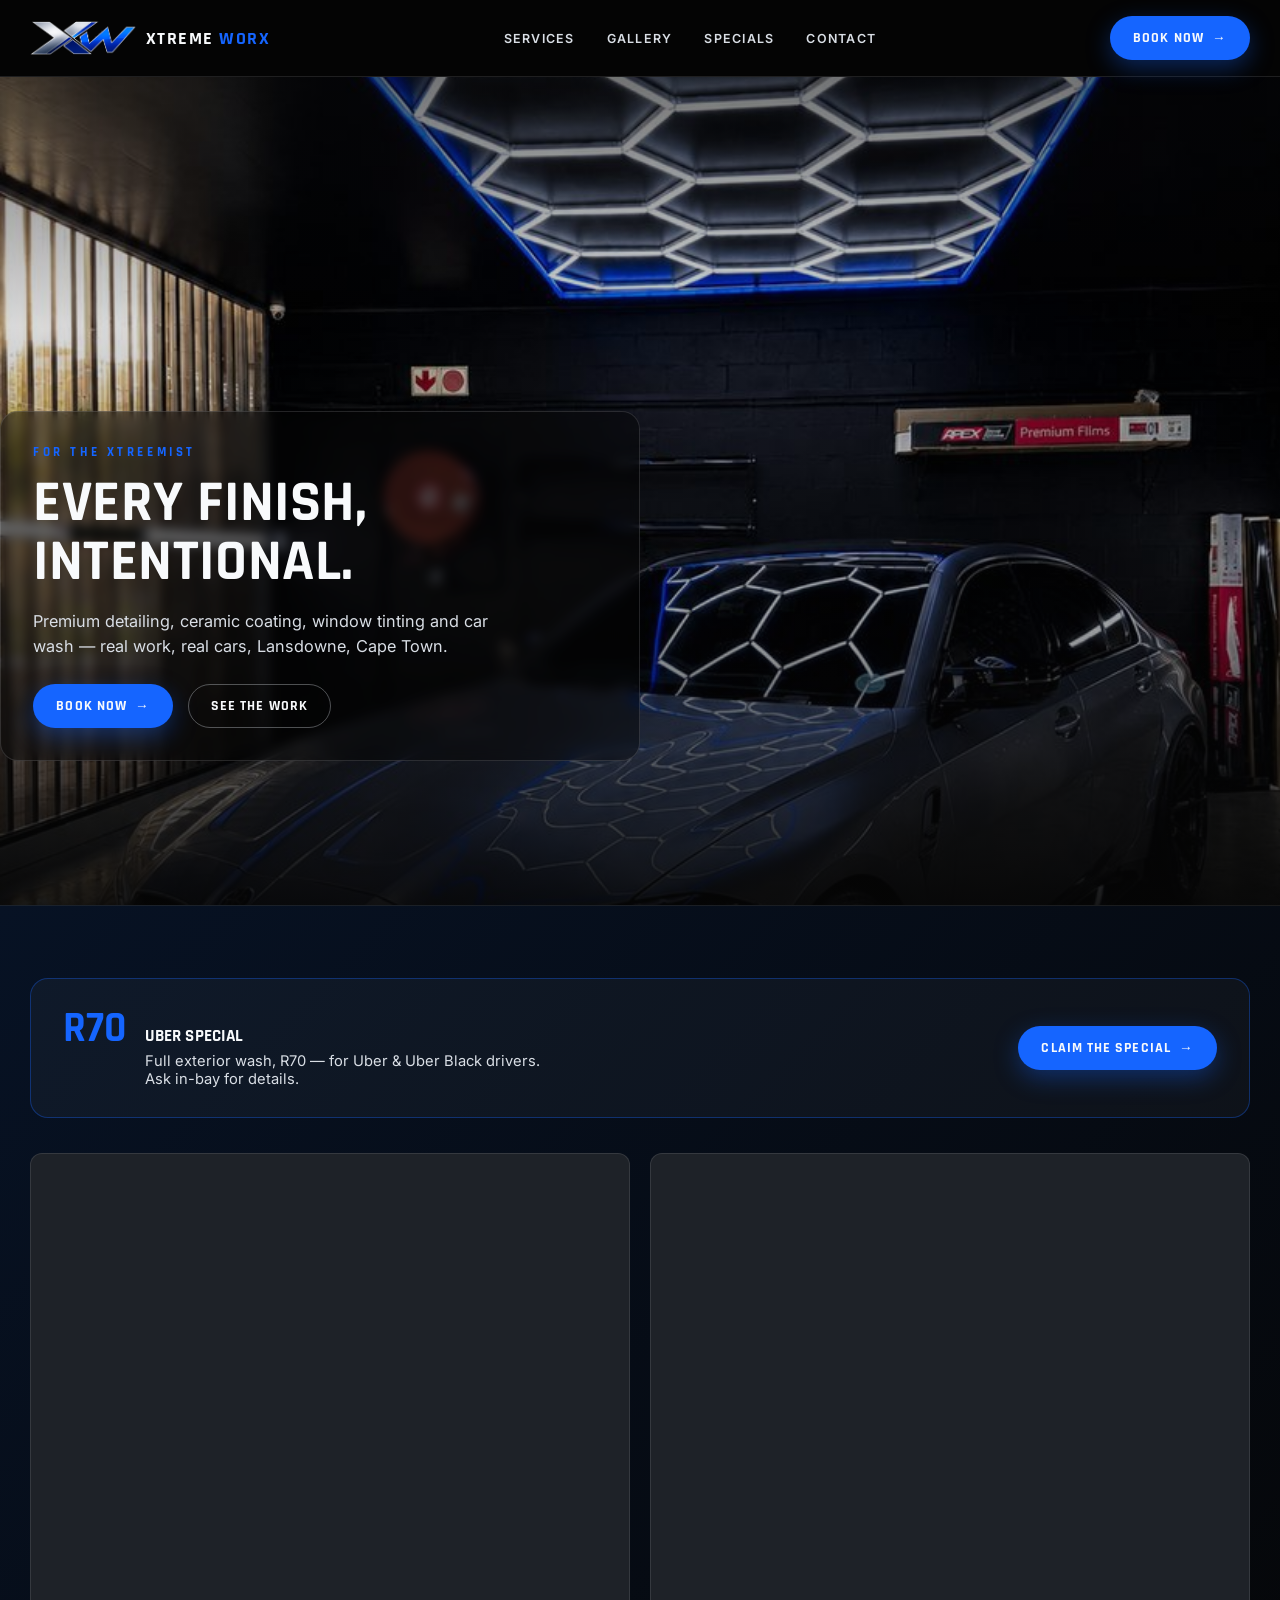
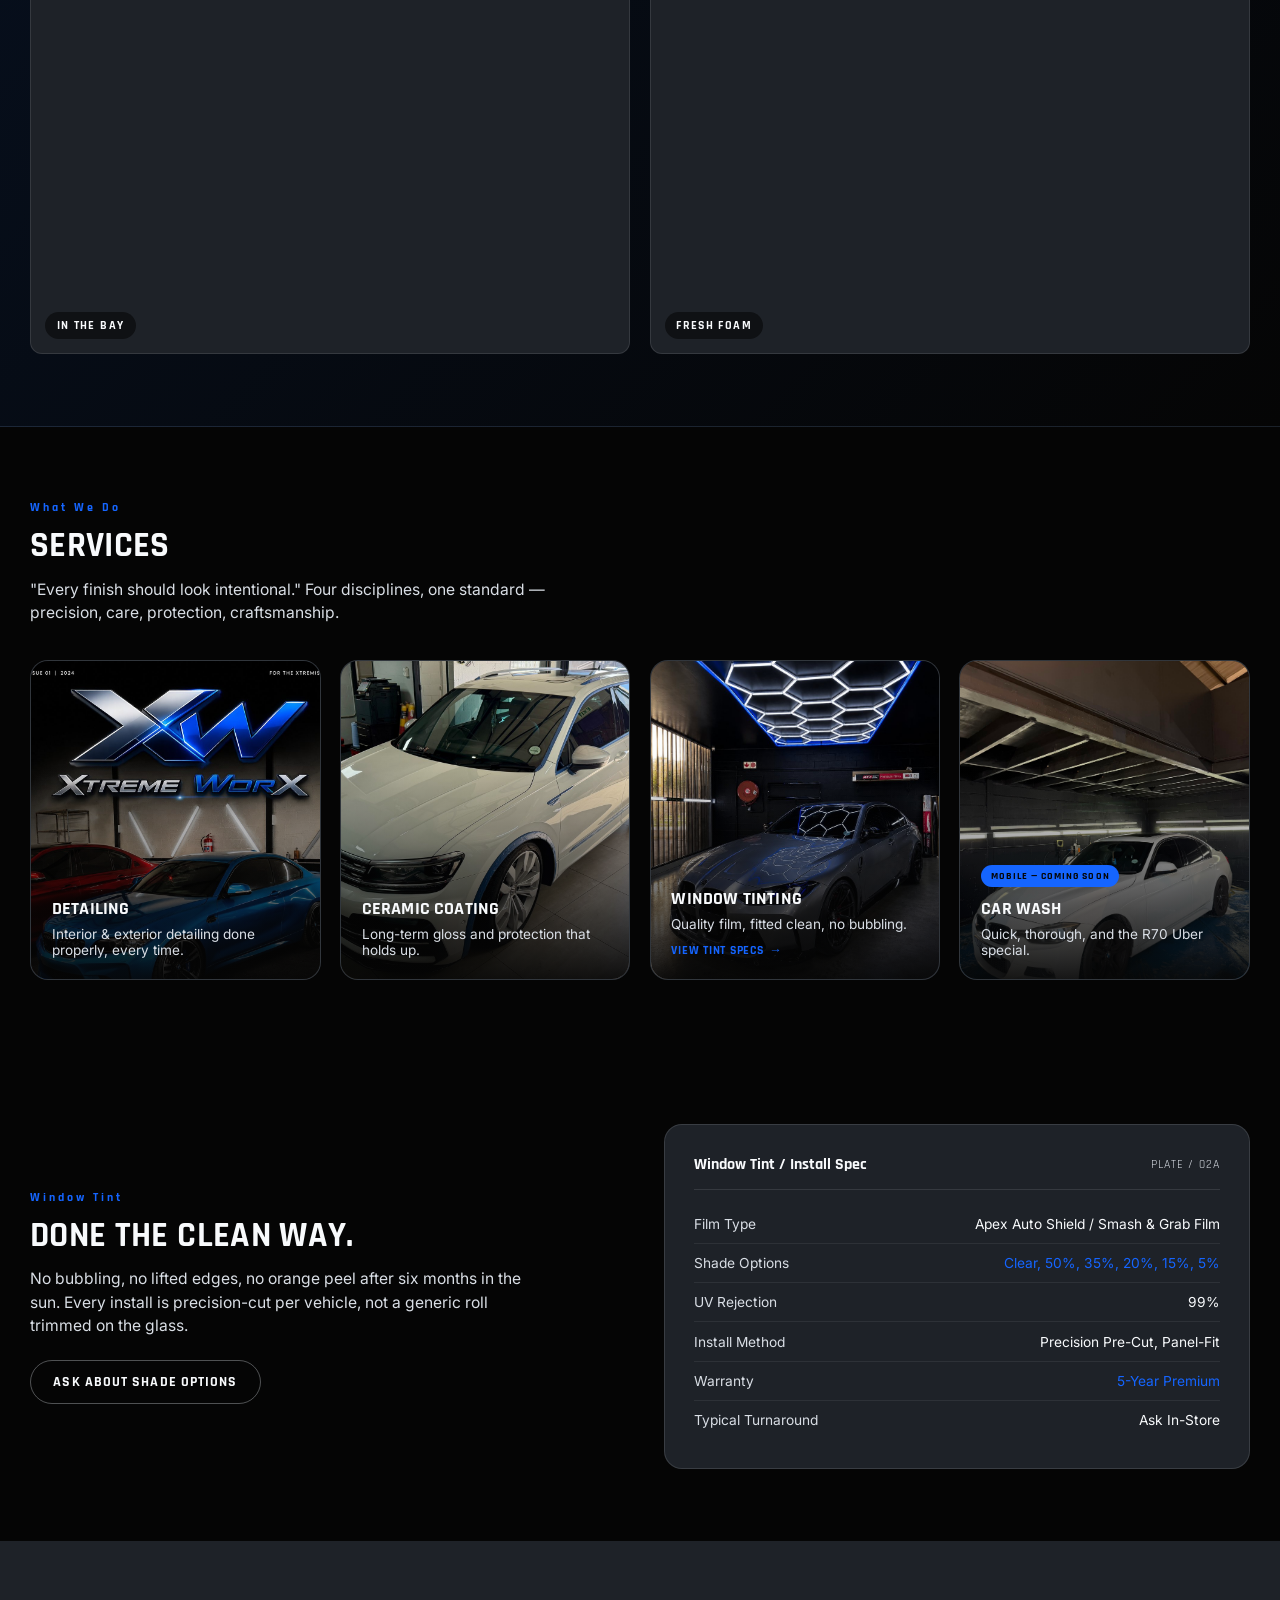
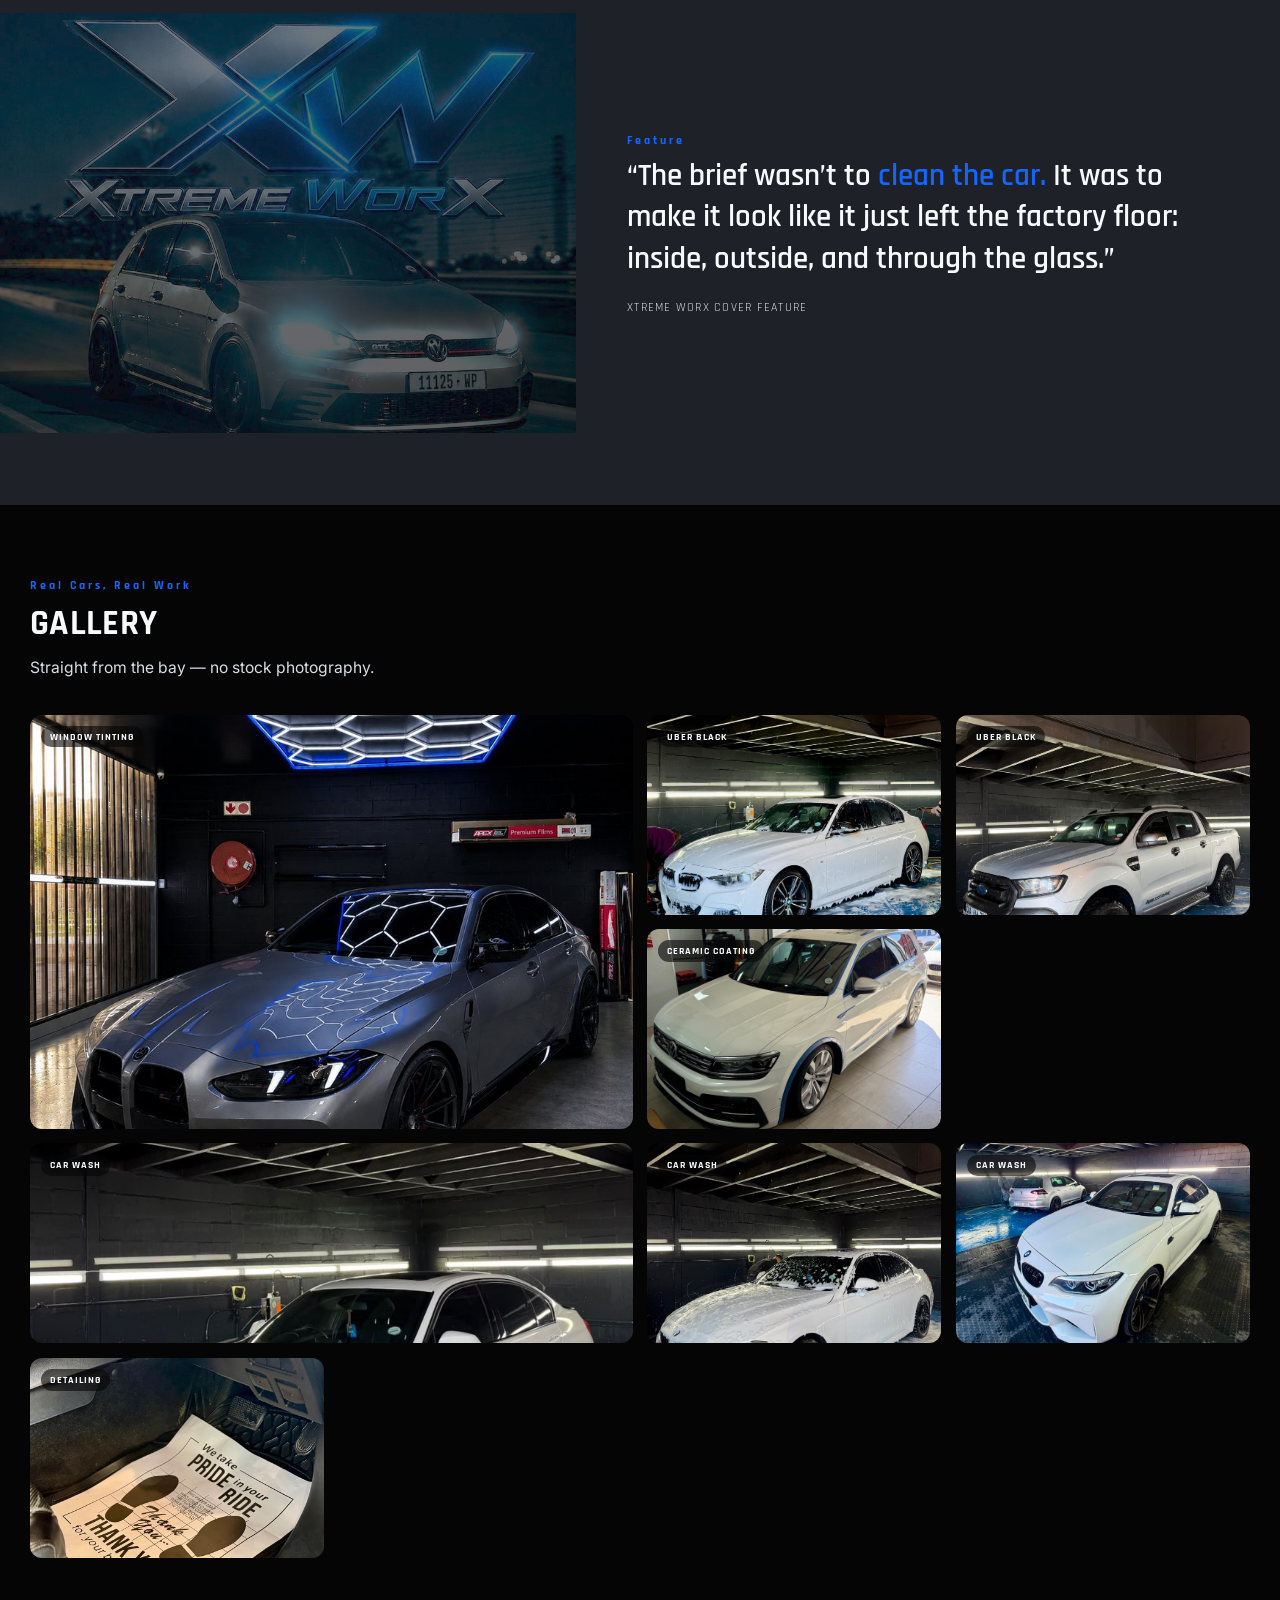
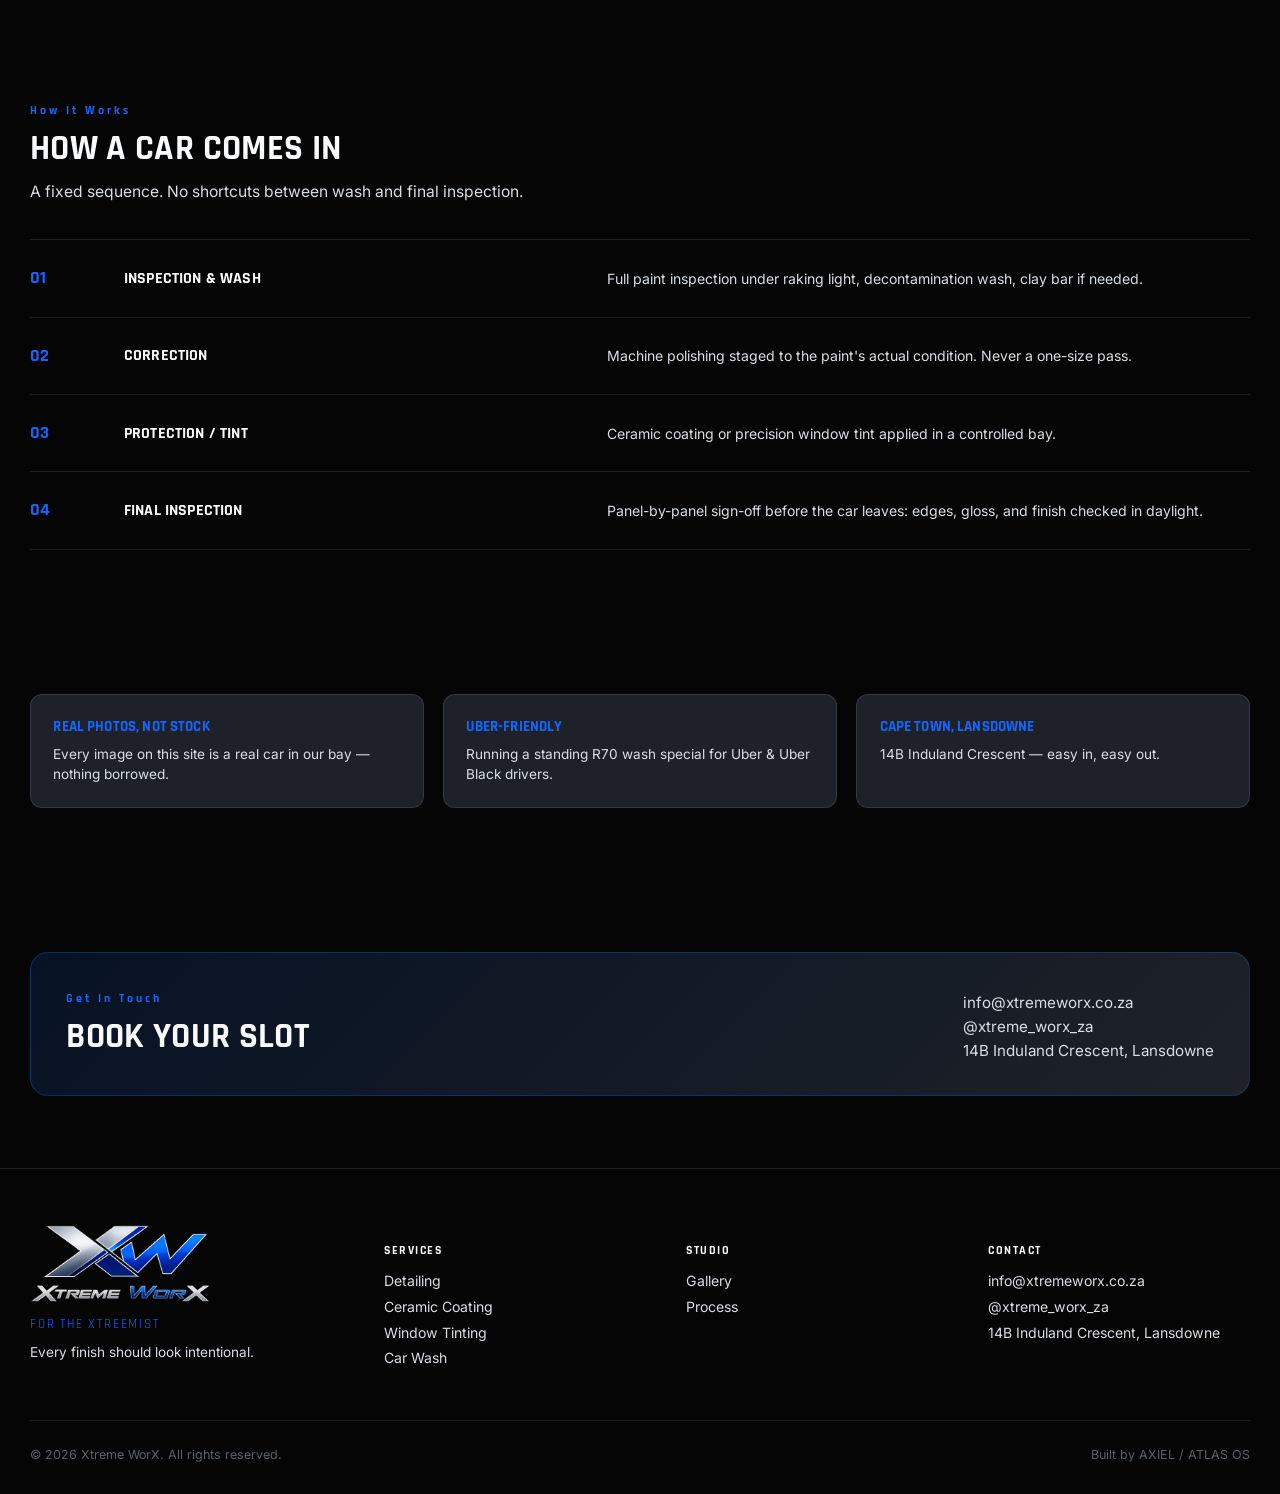
==== commit dc9c6112: "Update to Canal Walk rebuild (structure, logo, ported content) Syncs this Pages preview with the cur" ====
--- a/index.html
+++ b/index.html
@@ -1,48 +1,33 @@
-<!DOCTYPE html>
+<!doctype html>
 <html lang="en">
 <head>
-<meta charset="UTF-8">
-<meta name="viewport" content="width=device-width, initial-scale=1.0">
-<title>Xtreme WorX | Precision Without Compromise</title>
-<meta name="description" content="Premium car detailing, ceramic coating, window tinting, and car wash in Lansdowne, Cape Town. For The Xtreemist.">
-<link rel="canonical" href="https://xtremeworx.co.za/">
-
-<!-- Favicons / home-screen icons -->
-<link rel="icon" type="image/x-icon" href="favicon.ico">
-<link rel="icon" type="image/png" sizes="16x16" href="assets/favicon-16.png">
-<link rel="icon" type="image/png" sizes="32x32" href="assets/favicon-32.png">
-<link rel="apple-touch-icon" sizes="180x180" href="assets/apple-touch-icon.png">
-<link rel="icon" type="image/png" sizes="512x512" href="assets/icon-512.png">
-<meta name="theme-color" content="#050505">
-
-<!-- Open Graph / social share -->
-<meta property="og:type" content="website">
-<meta property="og:site_name" content="Xtreme WorX">
-<meta property="og:title" content="Xtreme WorX | Precision Without Compromise">
-<meta property="og:description" content="Premium car detailing, ceramic coating, window tinting, and car wash in Lansdowne, Cape Town. For The Xtreemist.">
-<meta property="og:image" content="https://xtremeworx.co.za/assets/og-image.jpg">
-<meta property="og:image:width" content="1200">
-<meta property="og:image:height" content="630">
-<meta property="og:url" content="https://xtremeworx.co.za/">
-<meta property="og:locale" content="en_ZA">
-<meta name="twitter:card" content="summary_large_image">
-<meta name="twitter:title" content="Xtreme WorX | Precision Without Compromise">
-<meta name="twitter:description" content="Premium car detailing, ceramic coating, window tinting, and car wash in Lansdowne, Cape Town.">
-<meta name="twitter:image" content="https://xtremeworx.co.za/assets/og-image.jpg">
-
-<link rel="preconnect" href="https://fonts.googleapis.com">
-<link rel="preconnect" href="https://fonts.gstatic.com" crossorigin>
-<link href="https://fonts.googleapis.com/css2?family=Orbitron:wght@600;700;800&family=Rajdhani:wght@500;600;700&family=Inter:wght@400;500;600&family=JetBrains+Mono:wght@400;500&display=swap" rel="stylesheet">
-
+<meta charset="UTF-8" />
+<meta name="viewport" content="width=device-width, initial-scale=1" />
+<title>Xtreme WorX — Premium Detailing, Ceramic Coating &amp; Car Wash | Cape Town</title>
+<meta name="description" content="Xtreme WorX — premium detailing, ceramic coating, window tinting and car wash in Lansdowne, Cape Town. For The Xtreemist." />
+<link rel="icon" href="/favicon.ico" sizes="any" />
+<link rel="icon" href="/assets/favicon-32.png" type="image/png" sizes="32x32" />
+<link rel="icon" href="/assets/favicon-16.png" type="image/png" sizes="16x16" />
+<link rel="apple-touch-icon" href="/assets/apple-touch-icon.png" />
+<link rel="manifest" href="data:application/json,">
+<meta property="og:title" content="Xtreme WorX — For The Xtreemist" />
+<meta property="og:description" content="Premium detailing, ceramic coating, window tinting and car wash in Lansdowne, Cape Town." />
+<meta property="og:image" content="/assets/og-image.jpg" />
+<meta property="og:type" content="website" />
+<meta property="og:url" content="https://xtremeworx.co.za/" />
+<meta name="twitter:card" content="summary_large_image" />
+<meta name="twitter:title" content="Xtreme WorX — For The Xtreemist" />
+<meta name="twitter:description" content="Premium detailing, ceramic coating, window tinting and car wash in Lansdowne, Cape Town." />
+<meta name="twitter:image" content="/assets/og-image.jpg" />
+<link rel="canonical" href="https://xtremeworx.co.za/" />
 <script type="application/ld+json">
 {
   "@context": "https://schema.org",
   "@type": "AutoDetailing",
   "name": "Xtreme WorX",
+  "slogan": "For The Xtreemist",
   "image": "https://xtremeworx.co.za/assets/og-image.jpg",
-  "url": "https://xtremeworx.co.za/",
   "email": "info@xtremeworx.co.za",
-  "slogan": "For The Xtreemist",
   "address": {
     "@type": "PostalAddress",
     "streetAddress": "14B Induland Crescent",
@@ -52,810 +37,299 @@
   },
   "sameAs": ["https://instagram.com/xtreme_worx_za"],
   "makesOffer": [
-    {"@type":"Offer","itemOffered":{"@type":"Service","name":"Detailing"}},
-    {"@type":"Offer","itemOffered":{"@type":"Service","name":"Ceramic Coating"}},
-    {"@type":"Offer","itemOffered":{"@type":"Service","name":"Window Tinting"}},
-    {"@type":"Offer","itemOffered":{"@type":"Service","name":"Car Wash"}}
+    { "@type": "Offer", "itemOffered": { "@type": "Service", "name": "Detailing" } },
+    { "@type": "Offer", "itemOffered": { "@type": "Service", "name": "Ceramic Coating" } },
+    { "@type": "Offer", "itemOffered": { "@type": "Service", "name": "Window Tinting" } },
+    { "@type": "Offer", "itemOffered": { "@type": "Service", "name": "Car Wash" } }
   ]
 }
 </script>
-
-<style>
-  :root{
-    --obsidian:#050505;
-    --navy:#071224;
-    --blue:#1565FF;
-    --cyan:#00C8FF;
-    --graphite:#1E2228;
-    --gunmetal:#2E343C;
-    --titanium:#59616C;
-    --titanium-text:#7B8492;
-    --silver:#D9DEE5;
-    --chrome:#F8FAFC;
-    --ice:#BFD9FF;
-    --line: rgba(217,222,229,0.10);
-  }
-  *{margin:0;padding:0;box-sizing:border-box;}
-  html{scroll-behavior:smooth;}
-  body{
-    background:var(--obsidian);
-    color:var(--chrome);
-    font-family:'Inter',sans-serif;
-    font-weight:400;
-    line-height:1.55;
-    overflow-x:hidden;
-  }
-  h1,h2,h3,.display{
-    font-family:'Orbitron',sans-serif;
-    text-transform:uppercase;
-    letter-spacing:0.01em;
-    font-weight:700;
-  }
-  .mono{font-family:'JetBrains Mono',monospace;}
-  a{color:inherit;text-decoration:none;}
-  img{display:block;max-width:100%;}
-
-  /* ===== NAV ===== */
-  header{
-    position:fixed;top:0;left:0;right:0;z-index:100;
-    display:flex;justify-content:space-between;align-items:center;
-    padding:18px 5vw;
-    background:linear-gradient(to bottom, rgba(5,5,5,0.92), transparent);
-  }
-  .logo-mark{height:34px;width:auto;aspect-ratio:360/120;}
-  nav ul{display:flex;gap:2.4rem;list-style:none;}
-  nav a{
-    font-family:'Rajdhani',sans-serif;
-    font-size:0.85rem;font-weight:600;
-    letter-spacing:0.14em;
-    text-transform:uppercase;
-    color:var(--titanium-text);
-    transition:color .2s;
-  }
-  nav a:hover{color:var(--ice);}
-
-  /* ===== HERO: static, normal section, visible on load ===== */
-  .hero{
-    position:relative;
-    min-height:100vh;
-    display:flex;flex-direction:column;
-    align-items:center;justify-content:center;
-    text-align:center;
-    padding:140px 5vw 6vw;
-    background:
-      radial-gradient(ellipse at 50% 30%, rgba(21,101,255,0.16), transparent 60%),
-      linear-gradient(180deg, var(--obsidian) 0%, var(--navy) 60%, var(--obsidian) 100%);
-  }
-  .hero-logo{
-    max-width:340px;width:52vw;
-    aspect-ratio:900/302;
-    height:auto;
-    margin:0 auto 1.2rem;
-    opacity:0;
-    transform:translateY(10px) scale(0.98);
-    filter:drop-shadow(0 0 30px rgba(21,101,255,0.25));
-    animation:heroFadeIn .8s ease forwards;
-  }
-  .hero-wordmark{
-    font-family:'Orbitron',sans-serif;
-    font-weight:800;
-    font-size:clamp(1.6rem,4.2vw,2.6rem);
-    letter-spacing:0.03em;
-    color:var(--silver);
-    margin-bottom:1.4rem;
-    opacity:0;
-    transform:translateY(10px);
-    animation:heroFadeIn .8s ease .12s forwards;
-  }
-  .hero-wordmark span{color:var(--blue);}
-  .hero-tagline{
-    font-family:'Rajdhani',sans-serif;
-    font-weight:600;
-    letter-spacing:0.5em;
-    font-size:0.85rem;
-    color:var(--blue);
-    margin-bottom:1.6rem;
-    opacity:0;
-    transform:translateY(10px);
-    animation:heroFadeIn .8s ease .24s forwards;
-  }
-  @keyframes heroFadeIn{
-    to{opacity:1;transform:translateY(0);}
-  }
-  .hero h1{
-    font-size:clamp(1.3rem,2.6vw,1.9rem);
-    color:var(--silver);
-    font-weight:700;
-    letter-spacing:0.04em;
-    max-width:640px;
-    margin-bottom:2.4rem;
-    opacity:0;
-    transform:translateY(10px);
-    animation:heroFadeIn .8s ease .36s forwards;
-  }
-  .btn-row{display:flex;gap:1rem;flex-wrap:wrap;justify-content:center;}
-  .hero-cta-group{
-    opacity:0;
-    transform:translateY(10px);
-    animation:heroFadeIn .8s ease .48s forwards;
-  }
-  .btn{
-    display:inline-flex;align-items:center;gap:10px;
-    padding:15px 32px;
-    font-family:'Rajdhani',sans-serif;
-    font-size:0.85rem;font-weight:600;letter-spacing:0.14em;text-transform:uppercase;
-    border:1px solid var(--gunmetal);
-    transition:all .25s;
-  }
-  .btn-primary{background:var(--blue);border-color:var(--blue);color:var(--chrome);}
-  .btn-primary:hover{background:#0e4cd1;}
-  .btn-ghost{color:var(--silver);}
-  .btn-ghost:hover{border-color:var(--silver);background:rgba(217,222,229,0.05);}
-
-  .scroll-cue{
-    position:absolute;bottom:2.4rem;left:50%;transform:translateX(-50%);
-    font-family:'Rajdhani',sans-serif;
-    font-size:0.7rem;letter-spacing:0.3em;text-transform:uppercase;
-    color:var(--titanium-text);
-    transition:opacity .2s linear;
-  }
-
-  /* ===== SECTION SHELL ===== */
-  section{padding:8vw 5vw;position:relative;}
-  .section-head{
-    display:flex;justify-content:space-between;align-items:flex-end;
-    margin-bottom:3.2rem;
-    border-bottom:1px solid var(--line);
-    padding-bottom:1.6rem;
-    gap:2rem;flex-wrap:wrap;
-  }
-  .section-head h2{font-size:clamp(1.8rem,3.6vw,2.6rem);color:var(--chrome);}
-  .section-tag{
-    font-family:'Rajdhani',sans-serif;
-    font-size:0.8rem;font-weight:600;letter-spacing:0.24em;text-transform:uppercase;color:var(--blue);
-    margin-bottom:0.6rem;display:block;
-  }
-  .section-head p{color:var(--titanium-text);max-width:340px;font-size:0.92rem;}
-
-  /* ===== BRAND PROMISE BAND ===== */
-  .promise-band{
-    background:var(--navy);
-    text-align:center;
-    padding:6vw 5vw;
-    border-top:1px solid var(--line);
-    border-bottom:1px solid var(--line);
-  }
-  .promise-band p{
-    font-family:'Rajdhani',sans-serif;
-    font-size:clamp(1.4rem,3vw,2.2rem);
-    font-weight:600;
-    color:var(--silver);
-    max-width:800px;margin:0 auto;
-  }
-  .promise-band .mark{color:var(--blue);}
-  .promise-attr{
-    margin-top:1.2rem;
-    font-size:0.75rem;letter-spacing:0.2em;text-transform:uppercase;color:var(--titanium-text);
-  }
-
-  /* ===== SERVICES ===== */
-  .service-grid{
-    display:grid;
-    grid-template-columns:repeat(4,1fr);
-    gap:1px;
-    background:var(--line);
-    border:1px solid var(--line);
-  }
-  .service-card{
-    background:var(--obsidian);
-    padding:2.4rem 1.8rem;
-    transition:background .25s;
-  }
-  .service-card:hover{background:var(--graphite);}
-  .service-num{
-    font-family:'JetBrains Mono',monospace;
-    color:var(--blue);font-size:0.85rem;margin-bottom:1.3rem;display:block;
-  }
-  .service-card h3{font-size:1.15rem;margin-bottom:0.7rem;color:var(--chrome);}
-  .service-card p{color:var(--titanium-text);font-size:0.88rem;}
-
-  .coming-soon-strip{
-    margin-top:1px;
-    display:flex;align-items:center;gap:1.2rem;flex-wrap:wrap;
-    padding:1.3rem 1.8rem;
-    background:var(--graphite);
-    border:1px solid var(--line);
-    border-top:none;
-  }
-  .cs-tag{
-    font-family:'Rajdhani',sans-serif;
-    font-size:0.72rem;font-weight:700;letter-spacing:0.16em;text-transform:uppercase;
-    color:var(--obsidian);background:var(--cyan);
-    padding:6px 14px;
-  }
-  .cs-text{color:var(--titanium-text);font-size:0.9rem;}
-
-  /* ===== SPEC PLATE (signature element) ===== */
-  .spec-section{
-    display:grid;grid-template-columns:1fr 1fr;gap:4vw;align-items:center;
-    background:var(--navy);
-  }
-  .spec-copy h2{font-size:clamp(2rem,4vw,3rem);margin-bottom:1.3rem;color:var(--chrome);}
-  .spec-copy p{color:var(--titanium-text);margin-bottom:1.6rem;max-width:460px;}
-
-  .spec-plate{
-    background:var(--graphite);
-    border:1px solid var(--gunmetal);
-    position:relative;
-    padding:2.2rem;
-  }
-  .spec-plate::before{
-    content:'';
-    position:absolute;top:12px;left:12px;right:12px;bottom:12px;
-    border:1px solid var(--line);
-    pointer-events:none;
-  }
-  .spec-plate-head{
-    display:flex;justify-content:space-between;align-items:center;
-    padding-bottom:1.1rem;margin-bottom:1.1rem;
-    border-bottom:1px solid var(--line);
-  }
-  .spec-plate-head .mono{font-size:0.7rem;letter-spacing:0.1em;color:var(--titanium-text);}
-  .spec-plate-title{font-family:'Rajdhani',sans-serif;font-weight:600;font-size:1.1rem;letter-spacing:0.04em;color:var(--chrome);}
-  .spec-row{
-    display:flex;justify-content:space-between;
-    padding:0.8rem 0;
-    border-bottom:1px solid var(--line);
-    font-size:0.86rem;
-  }
-  .spec-row:last-child{border-bottom:none;}
-  .spec-label{color:var(--titanium-text);}
-  .spec-value{font-family:'JetBrains Mono',monospace;color:var(--silver);}
-  .spec-value.hot{color:var(--blue);}
-
-  /* ===== GALLERY / SLIDESHOW ===== */
-  .slideshow{
-    position:relative;
-    aspect-ratio:16/10;
-    max-height:640px;
-    overflow:hidden;
-    border:1px solid var(--line);
-    background:var(--graphite);
-  }
-  .slideshow-track{
-    display:flex;
-    height:100%;
-    transition:transform .6s cubic-bezier(.2,.7,.3,1);
-  }
-  .slide{position:relative;flex:0 0 100%;height:100%;}
-  .slide img{width:100%;height:100%;object-fit:cover;display:block;}
-  .slide-cap{
-    position:absolute;left:0;bottom:0;right:0;
-    padding:1.6rem 1.8rem;
-    background:linear-gradient(to top, rgba(5,5,5,0.85), transparent);
-    font-family:'Rajdhani',sans-serif;
-    font-size:0.85rem;font-weight:600;letter-spacing:0.14em;text-transform:uppercase;color:var(--silver);
-  }
-  .slide-nav{
-    position:absolute;top:50%;transform:translateY(-50%);
-    width:46px;height:46px;
-    display:flex;align-items:center;justify-content:center;
-    background:rgba(5,5,5,0.55);
-    border:1px solid var(--line);
-    color:var(--chrome);
-    font-size:1.6rem;line-height:1;
-    cursor:pointer;
-    transition:background .2s, border-color .2s;
-    z-index:2;
-  }
-  .slide-nav:hover{background:rgba(5,5,5,0.85);border-color:var(--silver);}
-  .slide-nav.prev{left:1rem;}
-  .slide-nav.next{right:1rem;}
-  .slide-dots{
-    position:absolute;bottom:1.2rem;left:50%;transform:translateX(-50%);
-    display:flex;gap:0.6rem;
-    z-index:2;
-  }
-  .slide-dot{
-    width:9px;height:9px;border-radius:50%;
-    background:rgba(217,222,229,0.35);
-    border:none;
-    cursor:pointer;
-    padding:0;
-    transition:background .2s,transform .2s;
-  }
-  .slide-dot.is-active{background:var(--blue);transform:scale(1.2);}
-  @media (prefers-reduced-motion: reduce){
-    .slideshow-track{transition:none;}
-  }
-
-  /* ===== MAGAZINE COVER FEATURE ===== */
-  .editorial{
-    background:var(--graphite);
-    display:grid;grid-template-columns:0.9fr 1.1fr;gap:0;
-  }
-  .editorial-media{
-    background:linear-gradient(160deg, rgba(7,18,36,0.55), rgba(5,5,5,0.65)),
-      url('assets/campaigns/xw-campaign-gti.jpg') center/cover;
-    min-height:480px;
-    position:relative;
-  }
-  .editorial-copy{padding:5vw;display:flex;flex-direction:column;justify-content:center;}
-  .pull-quote{
-    font-family:'Rajdhani',sans-serif;
-    font-size:clamp(1.5rem,2.4vw,2.1rem);
-    line-height:1.3;
-    text-transform:none;
-    font-weight:600;
-    color:var(--chrome);
-    margin-bottom:1.5rem;
-  }
-  .pull-quote .mark{color:var(--blue);}
-  .attribution{color:var(--titanium-text);font-size:0.82rem;letter-spacing:0.08em;text-transform:uppercase;}
-
-  /* ===== PROCESS ===== */
-  .process-list{border-top:1px solid var(--line);}
-  .process-item{
-    display:grid;grid-template-columns:90px 1fr 1fr;gap:2rem;align-items:center;
-    padding:2rem 0;border-bottom:1px solid var(--line);
-  }
-  .process-num{font-family:'JetBrains Mono',monospace;color:var(--blue);font-size:0.95rem;}
-  .process-item h3{font-size:1.05rem;color:var(--chrome);}
-  .process-item p{color:var(--titanium-text);font-size:0.88rem;}
-
-  /* ===== CTA BAND ===== */
-  .cta-band{
-    background:var(--blue);
-    color:var(--obsidian);
-    display:flex;justify-content:space-between;align-items:center;
-    flex-wrap:wrap;gap:2rem;
-  }
-  .cta-band h2{font-size:clamp(1.8rem,3.6vw,2.8rem);color:var(--obsidian);}
-  .cta-band .btn{border-color:var(--obsidian);color:var(--obsidian);}
-  .cta-band .btn:hover{background:var(--obsidian);color:var(--chrome);}
-
-  .contact-grid{
-    display:grid;grid-template-columns:repeat(3,1fr);gap:1px;
-    background:var(--line);border:1px solid var(--line);
-  }
-  .contact-item{
-    background:var(--graphite);
-    padding:2.4rem 2rem;
-    transition:background .25s;
-  }
-  .contact-item:hover{background:var(--navy);}
-  .contact-item h4{
-    font-family:'Rajdhani',sans-serif;
-    font-size:0.75rem;font-weight:600;letter-spacing:0.2em;text-transform:uppercase;color:var(--blue);
-    margin-bottom:0.9rem;
-  }
-  .contact-item a{
-    font-size:1.05rem;color:var(--silver);
-    word-break:break-word;
-  }
-  .contact-item a:hover{color:var(--chrome);}
-  @media (max-width:900px){
-    .contact-grid{grid-template-columns:1fr;}
-  }
-
-  /* ===== FOOTER ===== */
-  footer{
-    padding:4vw 5vw 2vw;
-    border-top:1px solid var(--line);
-    background:var(--navy);
-  }
-  .footer-grid{
-    display:grid;grid-template-columns:1.4fr 1fr 1fr 1fr;gap:2rem;
-    padding-bottom:2.6rem;
-  }
-  .footer-brand .logo-mark{height:28px;width:auto;aspect-ratio:360/120;margin-bottom:1rem;}
-  .footer-brand p{color:var(--titanium-text);font-size:0.86rem;max-width:260px;}
-  .footer-tagline{
-    font-family:'Rajdhani',sans-serif;font-weight:600;letter-spacing:0.3em;
-    font-size:0.7rem;color:var(--blue);margin-top:1rem;
-  }
-  .footer-col h4{
-    font-family:'Rajdhani',sans-serif;
-    font-size:0.75rem;font-weight:600;letter-spacing:0.16em;text-transform:uppercase;color:var(--titanium-text);
-    margin-bottom:1rem;
-  }
-  .footer-col a{
-    display:block;font-size:0.88rem;color:var(--silver);margin-bottom:0.65rem;
-    opacity:0.85;
-  }
-  .footer-col a:hover{color:var(--blue);opacity:1;}
-  .footer-bottom{
-    display:flex;justify-content:space-between;
-    padding-top:1.5rem;border-top:1px solid var(--line);
-    font-size:0.74rem;color:var(--titanium-text);
-    flex-wrap:wrap;gap:1rem;
-  }
-
-  /* ===== RESPONSIVE ===== */
-  @media (max-width:900px){
-    nav ul{display:none;}
-    .service-grid{grid-template-columns:1fr;}
-    .spec-section{grid-template-columns:1fr;}
-    .editorial{grid-template-columns:1fr;}
-    .editorial-media{min-height:320px;}
-    .process-item{grid-template-columns:50px 1fr;}
-    .process-item p{grid-column:2;}
-    .slideshow{aspect-ratio:3/4;max-height:520px;}
-    .slide-nav{width:38px;height:38px;font-size:1.3rem;}
-    .footer-grid{grid-template-columns:1fr 1fr;}
-  }
-  @media (prefers-reduced-motion: reduce){
-    *{transition:none !important;}
-    html{scroll-behavior:auto;}
-  }
-
-  a:focus-visible, button:focus-visible{
-    outline:2px solid var(--blue);outline-offset:3px;
-  }
-
-  /* ===== HEADER SCROLL STATE ===== */
-  header{
-    transition:background-color .2s linear;
-  }
-  header.is-active{
-    background:rgba(5,5,5,0.94);
-  }
-  .header-mark{
-    height:34px;width:auto;
-    aspect-ratio:420/140;
-    opacity:0;
-    filter:drop-shadow(0 0 6px rgba(21,101,255,0.4));
-    transition:opacity .3s ease;
-  }
-  header.is-active .header-mark{
-    opacity:1;
-  }
-
-  @media (prefers-reduced-motion: reduce){
-    .hero-logo,.hero-wordmark,.hero-tagline,.hero h1,.hero-cta-group{
-      animation:none;opacity:1;transform:none;
-    }
-    header.is-active{background:rgba(5,5,5,0.94);}
-    .header-mark{opacity:1;}
-  }
-
-  /* ===== SIGNATURE MOTION: REFLECTION SWEEP =====
-     Brand pillar "Reflection" + footer line "Reflection is the language"
-     made literal as a hover interaction: light catching brushed metal. */
-  .reflect{position:relative;overflow:hidden;}
-  .reflect::after{
-    content:'';
-    position:absolute;top:0;left:-60%;
-    width:40%;height:100%;
-    background:linear-gradient(115deg,
-      transparent 0%,
-      rgba(217,222,229,0.10) 35%,
-      rgba(0,200,255,0.22) 50%,
-      rgba(217,222,229,0.10) 65%,
-      transparent 100%);
-    transform:skewX(-18deg);
-    transition:left .65s cubic-bezier(.2,.7,.3,1);
-    pointer-events:none;
-  }
-  .reflect:hover::after, .reflect.reflect-play::after{left:130%;}
-  @media (prefers-reduced-motion: reduce){
-    .reflect::after{display:none;}
-  }
-
-  /* ===== HAMBURGER (mobile only) ===== */
-  .hamburger{
-    display:none;
-    flex-direction:column;justify-content:center;gap:5px;
-    width:36px;height:36px;
-    background:none;border:none;cursor:pointer;
-    padding:0;
-  }
-  .hamburger span{
-    display:block;width:100%;height:2px;background:var(--silver);
-    transition:transform .3s ease, opacity .2s ease;
-  }
-  .hamburger.is-open span:nth-child(1){transform:translateY(7px) rotate(45deg);}
-  .hamburger.is-open span:nth-child(2){opacity:0;}
-  .hamburger.is-open span:nth-child(3){transform:translateY(-7px) rotate(-45deg);}
-
-  /* ===== MOBILE NAV PANEL ===== */
-  .mobile-nav{
-    position:fixed;top:0;left:0;right:0;z-index:90;
-    display:flex;flex-direction:column;
-    background:rgba(5,5,5,0.98);
-    border-bottom:1px solid var(--line);
-    padding:88px 6vw 2rem;
-    transform:translateY(-100%);
-    transition:transform .4s cubic-bezier(.2,.7,.3,1);
-  }
-  .mobile-nav.is-open{transform:translateY(0);}
-  .mobile-nav a{
-    font-family:'Orbitron',sans-serif;
-    font-size:1.1rem;font-weight:600;letter-spacing:0.04em;text-transform:uppercase;
-    color:var(--silver);
-    padding:1rem 0;
-    border-bottom:1px solid var(--line);
-  }
-  .mobile-nav a:hover{color:var(--blue);}
-
-  /* ===== MOBILE STICKY CTA BAR ===== */
-  .mobile-cta-bar{
-    display:none;
-    position:fixed;bottom:0;left:0;right:0;z-index:80;
-    padding:0.8rem 5vw;
-    background:rgba(5,5,5,0.96);
-    border-top:1px solid var(--line);
-  }
-  .mobile-cta-bar .btn{display:block;text-align:center;width:100%;padding:14px;}
-
-  /* ===== SCROLL REVEAL ===== */
-  .reveal{
-    opacity:0;
-    transform:translateY(28px);
-    transition:opacity .6s ease, transform .6s cubic-bezier(.2,.7,.3,1);
-  }
-  .reveal.is-visible{opacity:1;transform:translateY(0);}
-  @media (prefers-reduced-motion: reduce){
-    .reveal{opacity:1;transform:none;transition:none;}
-  }
-
-  @media (max-width:900px){
-    nav{display:none;}
-    .hamburger{display:flex;}
-    .mobile-cta-bar{display:block;}
-    body{padding-bottom:66px;}
-  }
-</style>
+<link rel="preconnect" href="https://fonts.googleapis.com" />
+<link rel="preconnect" href="https://fonts.gstatic.com" crossorigin />
+<link href="https://fonts.googleapis.com/css2?family=Inter:wght@400;500;600;700&family=Rajdhani:wght@600;700&display=swap" rel="stylesheet" />
+<link rel="stylesheet" href="/style.css" />
 </head>
 <body>
 
-<header id="siteHeader">
-  <img src="assets/xw-mark-icon.png" alt="Xtreme WorX" class="header-mark" id="headerMark" width="420" height="140" decoding="async">
-  <nav>
-    <ul>
-      <li><a href="#services">Services</a></li>
-      <li><a href="#tint">Window Tint</a></li>
-      <li><a href="#gallery">Gallery</a></li>
-      <li><a href="#process">Process</a></li>
-      <li><a href="#contact">Contact</a></li>
-    </ul>
-  </nav>
-  <button class="hamburger" id="hamburgerBtn" aria-label="Open menu" aria-expanded="false" aria-controls="mobileNav">
-    <span></span><span></span><span></span>
-  </button>
+<header class="site-header" id="siteHeader">
+  <div class="wrap nav-shell">
+    <a class="brand" href="#top">
+      <img class="brand-mark" src="/assets/xw-mark-icon.png" alt="Xtreme WorX mark" />
+      <span class="brand-word">XTREME <span>WORX</span></span>
+    </a>
+    <nav class="nav-links">
+      <a href="#services">Services</a>
+      <a href="#gallery">Gallery</a>
+      <a href="#specials">Specials</a>
+      <a href="#contact">Contact</a>
+    </nav>
+    <div class="nav-actions">
+      <a class="btn btn-primary" href="mailto:info@xtremeworx.co.za?subject=Booking%20Request">Book Now <span class="btn-arrow">→</span></a>
+      <button class="nav-toggle" id="navToggle" aria-label="Open menu" aria-expanded="false">☰</button>
+    </div>
+  </div>
 </header>
 
-<div class="mobile-nav" id="mobileNav">
+<nav class="mobile-nav" id="mobileNav">
   <a href="#services">Services</a>
-  <a href="#tint">Window Tint</a>
   <a href="#gallery">Gallery</a>
-  <a href="#process">Process</a>
+  <a href="#specials">Specials</a>
   <a href="#contact">Contact</a>
-</div>
-
-<div class="mobile-cta-bar" id="mobileCtaBar">
-  <a href="#contact" class="btn btn-primary">Book a Consultation</a>
-</div>
-
-<!-- HERO: static, visible immediately, no scroll-driven animation -->
-<section class="hero" id="heroSection">
-  <img src="assets/xw-logo-primary-transparent.png" alt="Xtreme WorX" class="hero-logo" width="900" height="302" fetchpriority="high">
-  <div class="hero-wordmark">XTREME <span>WORX</span></div>
-  <p class="hero-tagline">FOR THE XTREEMIST</p>
-  <h1>Precision without compromise. Detailing, ceramic coating, and window tinting for cars that deserve better.</h1>
-  <div class="btn-row hero-cta-group">
-    <a href="#contact" class="btn btn-primary">Book a Consultation</a>
-    <a href="#services" class="btn btn-ghost">View Services</a>
-  </div>
-  <div class="scroll-cue" id="scrollCue" aria-hidden="true">Scroll</div>
-</section>
-
-<!-- BRAND PROMISE -->
-<div class="promise-band">
-  <p>"Every finish should look <span class="mark">intentional.</span>"</p>
-  <p class="promise-attr">Xtreme WorX Brand Promise</p>
-</div>
-
-<!-- SERVICES -->
-<section id="services">
-  <div class="section-head">
+  <a href="mailto:info@xtremeworx.co.za?subject=Booking%20Request">Book Now →</a>
+</nav>
+
+<main id="top">
+
+  <section class="hero">
+    <div class="hero-media">
+      <img src="/assets/gallery/xw-detail-m4-grey-tint.jpg" alt="BMW M4 under studio lighting at Xtreme WorX, Lansdowne" />
+    </div>
+    <div class="hero-scrim"></div>
+    <div class="hero-content wrap">
+      <div class="hero-panel">
+        <div class="kicker">For The Xtreemist</div>
+        <h1 class="hero-headline">Every Finish,<br />Intentional.</h1>
+        <p class="hero-sub">Premium detailing, ceramic coating, window tinting and car wash — real work, real cars, Lansdowne, Cape Town.</p>
+        <div class="hero-cta">
+          <a class="btn btn-primary" href="mailto:info@xtremeworx.co.za?subject=Booking%20Request">Book Now <span class="btn-arrow">→</span></a>
+          <a class="btn btn-ghost" href="#gallery">See The Work</a>
+        </div>
+      </div>
+    </div>
+  </section>
+
+  <section class="specials" id="specials">
+    <div class="wrap">
+      <div class="special-card">
+        <div class="special-text">
+          <div class="special-price">R70</div>
+          <div class="special-copy">
+            <h3>Uber Special</h3>
+            <p>Full exterior wash, R70 — for Uber &amp; Uber Black drivers. Ask in-bay for details.</p>
+          </div>
+        </div>
+        <a class="btn btn-primary" href="mailto:info@xtremeworx.co.za?subject=Uber%20Special%20Wash">Claim The Special <span class="btn-arrow">→</span></a>
+      </div>
+
+      <div class="reels">
+        <div class="reel-card">
+          <video src="/assets/gallery/carwash/video/xw-carwash-reel-gti.mp4" autoplay muted loop playsinline></video>
+          <span class="reel-label">In The Bay</span>
+        </div>
+        <div class="reel-card">
+          <video src="/assets/gallery/carwash/video/xw-carwash-hero-loop.mp4" autoplay muted loop playsinline></video>
+          <span class="reel-label">Fresh Foam</span>
+        </div>
+      </div>
+    </div>
+  </section>
+
+  <section id="services">
+    <div class="wrap">
+      <div class="section-head">
+        <div>
+          <div class="section-kicker">What We Do</div>
+          <h2 class="section-title">Services</h2>
+          <p class="section-sub">"Every finish should look intentional." Four disciplines, one standard — precision, care, protection, craftsmanship.</p>
+        </div>
+      </div>
+      <div class="services-grid">
+        <article class="service-card">
+          <img src="/assets/campaigns/xw-campaign-bmw-shop.jpg" alt="Xtreme WorX detailing bay" loading="lazy" />
+          <div class="service-body">
+            <h3>Detailing</h3>
+            <p>Interior &amp; exterior detailing done properly, every time.</p>
+          </div>
+        </article>
+        <article class="service-card">
+          <img src="/assets/gallery/xw-detail-tiguan-ceramic.jpg" alt="VW Tiguan finished with ceramic coating" loading="lazy" />
+          <div class="service-body">
+            <h3>Ceramic Coating</h3>
+            <p>Long-term gloss and protection that holds up.</p>
+          </div>
+        </article>
+        <article class="service-card">
+          <img src="/assets/gallery/xw-detail-m4-grey-tint.jpg" alt="BMW M4 window tinting work" loading="lazy" />
+          <div class="service-body">
+            <h3>Window Tinting</h3>
+            <p>Quality film, fitted clean, no bubbling.</p>
+            <a class="service-link" href="#tint">View Tint Specs <span class="btn-arrow">→</span></a>
+          </div>
+        </article>
+        <article class="service-card">
+          <img src="/assets/gallery/carwash/xw-carwash-uber-bmw3-clean.jpg" alt="Freshly washed BMW 3 Series" loading="lazy" />
+          <div class="service-body">
+            <span class="service-badge">Mobile — Coming Soon</span>
+            <h3>Car Wash</h3>
+            <p>Quick, thorough, and the R70 Uber special.</p>
+          </div>
+        </article>
+      </div>
+    </div>
+  </section>
+
+  <section id="tint">
+    <div class="wrap spec-section">
+      <div class="spec-copy">
+        <div class="section-kicker">Window Tint</div>
+        <h2 class="section-title">Done The Clean Way.</h2>
+        <p class="section-sub">No bubbling, no lifted edges, no orange peel after six months in the sun. Every install is precision-cut per vehicle, not a generic roll trimmed on the glass.</p>
+        <a class="btn btn-ghost" href="mailto:info@xtremeworx.co.za?subject=Window%20Tint%20Shade%20Options">Ask About Shade Options</a>
+      </div>
+      <div class="spec-plate">
+        <div class="spec-plate-head">
+          <span class="spec-plate-title">Window Tint / Install Spec</span>
+          <span class="spec-plate-code">PLATE / 02A</span>
+        </div>
+        <div class="spec-row"><span class="spec-label">Film Type</span><span class="spec-value">Apex Auto Shield / Smash &amp; Grab Film</span></div>
+        <div class="spec-row"><span class="spec-label">Shade Options</span><span class="spec-value hot">Clear, 50%, 35%, 20%, 15%, 5%</span></div>
+        <div class="spec-row"><span class="spec-label">UV Rejection</span><span class="spec-value">99%</span></div>
+        <div class="spec-row"><span class="spec-label">Install Method</span><span class="spec-value">Precision Pre-Cut, Panel-Fit</span></div>
+        <div class="spec-row"><span class="spec-label">Warranty</span><span class="spec-value hot">5-Year Premium</span></div>
+        <div class="spec-row"><span class="spec-label">Typical Turnaround</span><span class="spec-value">Ask In-Store</span></div>
+      </div>
+    </div>
+  </section>
+
+  <section class="editorial">
+    <div class="editorial-media" style="background-image:url('/assets/campaigns/xw-campaign-gti.jpg')" role="img" aria-label="Xtreme WorX cover feature: VW Golf GTI at night"></div>
+    <div class="editorial-copy">
+      <div class="section-kicker">Feature</div>
+      <p class="pull-quote">&ldquo;The brief wasn&rsquo;t to <span class="mark">clean the car.</span> It was to make it look like it just left the factory floor: inside, outside, and through the glass.&rdquo;</p>
+      <p class="attribution">Xtreme WorX Cover Feature</p>
+    </div>
+  </section>
+
+  <section id="gallery">
+    <div class="wrap">
+      <div class="section-head">
+        <div>
+          <div class="section-kicker">Real Cars, Real Work</div>
+          <h2 class="section-title">Gallery</h2>
+          <p class="section-sub">Straight from the bay — no stock photography.</p>
+        </div>
+      </div>
+      <div class="gallery-grid">
+        <a class="wide tall" href="/assets/gallery/xw-detail-m4-grey-tint.jpg" target="_blank" rel="noopener">
+          <span class="gallery-tag">Window Tinting</span>
+          <img src="/assets/gallery/xw-detail-m4-grey-tint.jpg" alt="BMW M4 under studio lighting" loading="lazy" />
+        </a>
+        <a href="/assets/gallery/carwash/xw-carwash-uber-bmw5-foam.jpg" target="_blank" rel="noopener">
+          <span class="gallery-tag">Uber Black</span>
+          <img src="/assets/gallery/carwash/xw-carwash-uber-bmw5-foam.jpg" alt="BMW 5 Series covered in foam" loading="lazy" />
+        </a>
+        <a href="/assets/gallery/carwash/xw-carwash-uber-bmw3-foam.jpg" target="_blank" rel="noopener">
+          <span class="gallery-tag">Uber Black</span>
+          <img src="/assets/gallery/carwash/xw-carwash-uber-bmw3-foam.jpg" alt="BMW 3 Series covered in foam" loading="lazy" />
+        </a>
+        <a href="/assets/gallery/xw-detail-tiguan-ceramic.jpg" target="_blank" rel="noopener">
+          <span class="gallery-tag">Ceramic Coating</span>
+          <img src="/assets/gallery/xw-detail-tiguan-ceramic.jpg" alt="VW Tiguan after ceramic coating" loading="lazy" />
+        </a>
+        <a class="wide" href="/assets/gallery/carwash/xw-carwash-uber-bmw3-clean-2.jpg" target="_blank" rel="noopener">
+          <span class="gallery-tag">Car Wash</span>
+          <img src="/assets/gallery/carwash/xw-carwash-uber-bmw3-clean-2.jpg" alt="Clean BMW 3 Series after wash" loading="lazy" />
+        </a>
+        <a href="/assets/gallery/carwash/xw-carwash-general-ranger.jpg" target="_blank" rel="noopener">
+          <span class="gallery-tag">Car Wash</span>
+          <img src="/assets/gallery/carwash/xw-carwash-general-ranger.jpg" alt="Ford Ranger Wildtrak after wash" loading="lazy" />
+        </a>
+        <a href="/assets/gallery/carwash/xw-carwash-general-m2-golf.jpg" target="_blank" rel="noopener">
+          <span class="gallery-tag">Car Wash</span>
+          <img src="/assets/gallery/carwash/xw-carwash-general-m2-golf.jpg" alt="BMW M2 and VW Golf GTI after wash" loading="lazy" />
+        </a>
+        <a href="/assets/gallery/xw-detail-interior-thankyou.jpg" target="_blank" rel="noopener">
+          <span class="gallery-tag">Detailing</span>
+          <img src="/assets/gallery/xw-detail-interior-thankyou.jpg" alt="Detailed interior with thank you floor mat" loading="lazy" />
+        </a>
+      </div>
+    </div>
+  </section>
+
+  <section id="process">
+    <div class="wrap">
+      <div class="section-head">
+        <div>
+          <div class="section-kicker">How It Works</div>
+          <h2 class="section-title">How A Car Comes In</h2>
+          <p class="section-sub">A fixed sequence. No shortcuts between wash and final inspection.</p>
+        </div>
+      </div>
+      <div class="process-list">
+        <div class="process-item">
+          <span class="process-num">01</span>
+          <h3>Inspection &amp; Wash</h3>
+          <p>Full paint inspection under raking light, decontamination wash, clay bar if needed.</p>
+        </div>
+        <div class="process-item">
+          <span class="process-num">02</span>
+          <h3>Correction</h3>
+          <p>Machine polishing staged to the paint's actual condition. Never a one-size pass.</p>
+        </div>
+        <div class="process-item">
+          <span class="process-num">03</span>
+          <h3>Protection / Tint</h3>
+          <p>Ceramic coating or precision window tint applied in a controlled bay.</p>
+        </div>
+        <div class="process-item">
+          <span class="process-num">04</span>
+          <h3>Final Inspection</h3>
+          <p>Panel-by-panel sign-off before the car leaves: edges, gloss, and finish checked in daylight.</p>
+        </div>
+      </div>
+    </div>
+  </section>
+
+  <section>
+    <div class="wrap">
+      <div class="trust-strip">
+        <div class="trust-item">
+          <h3>Real Photos, Not Stock</h3>
+          <p>Every image on this site is a real car in our bay — nothing borrowed.</p>
+        </div>
+        <div class="trust-item">
+          <h3>Uber-Friendly</h3>
+          <p>Running a standing R70 wash special for Uber &amp; Uber Black drivers.</p>
+        </div>
+        <div class="trust-item">
+          <h3>Cape Town, Lansdowne</h3>
+          <p>14B Induland Crescent — easy in, easy out.</p>
+        </div>
+      </div>
+    </div>
+  </section>
+
+  <section id="contact">
+    <div class="wrap">
+      <div class="contact-card">
+        <div>
+          <div class="section-kicker">Get In Touch</div>
+          <h2 class="section-title">Book Your Slot</h2>
+        </div>
+        <div class="contact-details">
+          <a href="mailto:info@xtremeworx.co.za">info@xtremeworx.co.za</a>
+          <a href="https://instagram.com/xtreme_worx_za" target="_blank" rel="noopener">@xtreme_worx_za</a>
+          <a href="https://www.google.com/maps/search/?api=1&query=14B+Induland+Crescent+Lansdowne" target="_blank" rel="noopener">14B Induland Crescent, Lansdowne</a>
+        </div>
+      </div>
+    </div>
+  </section>
+
+</main>
+
+<footer class="site-footer">
+  <div class="wrap footer-grid">
     <div>
-      <span class="section-tag">01 / Services</span>
-      <h2>The Work</h2>
-    </div>
-    <p>Four disciplines, one standard. Precision, care, protection, craftsmanship.</p>
-  </div>
-  <div class="service-grid">
-    <div class="service-card reflect reveal">
-      <span class="service-num mono">01</span>
-      <h3>Detailing</h3>
-      <p>Full interior and exterior detail: decontamination wash, machine polishing, and deep interior conditioning.</p>
-    </div>
-    <div class="service-card reflect reveal">
-      <span class="service-num mono">02</span>
-      <h3>Ceramic Coating</h3>
-      <p>Long-term ceramic protection that holds gloss and hydrophobic performance for years, not weeks.</p>
-    </div>
-    <div class="service-card reflect reveal">
-      <span class="service-num mono">03</span>
-      <h3>Window Tinting</h3>
-      <p>Precision-cut film application with zero bubbling and clean edge lines. Real heat rejection, not an amateur finish.</p>
-    </div>
-    <div class="service-card reflect reveal">
-      <span class="service-num mono">04</span>
-      <h3>Car Wash</h3>
-      <p>Standalone wash service for the day-to-day. Same care standard as the full detail, scaled to what the car needs.</p>
-    </div>
-  </div>
-  <div class="coming-soon-strip">
-    <span class="cs-tag">Coming Soon</span>
-    <span class="cs-text">Mobile Car Wash: we come to you.</span>
-  </div>
-</section>
-
-<!-- WINDOW TINT SPEC PLATE (signature element) -->
-<section class="spec-section" id="tint">
-  <div class="spec-copy">
-    <span class="section-tag">02 / Material</span>
-    <h2>Window Tint.<br>Done the clean way.</h2>
-    <p>No bubbling, no lifted edges, no orange peel after six months in the sun. Every install is precision-cut per vehicle, not a generic roll trimmed on the glass.</p>
-    <a href="#contact" class="btn btn-ghost">Ask About Shade Options</a>
-  </div>
-  <div class="spec-plate reflect">
-    <div class="spec-plate-head">
-      <div class="spec-plate-title">Window Tint / Install Spec</div>
-      <div class="mono">PLATE / 02A</div>
-    </div>
-    <div class="spec-row"><span class="spec-label">Film Type</span><span class="spec-value">Apex Auto Shield / Smash &amp; Grab Film</span></div>
-    <div class="spec-row"><span class="spec-label">Shade Options</span><span class="spec-value hot">Clear, 50%, 35%, 20%, 15%, 5%</span></div>
-    <div class="spec-row"><span class="spec-label">UV Rejection</span><span class="spec-value">99%</span></div>
-    <div class="spec-row"><span class="spec-label">Install Method</span><span class="spec-value">Precision Pre-Cut, Panel-Fit</span></div>
-    <div class="spec-row"><span class="spec-label">Warranty</span><span class="spec-value hot">5-Year Premium</span></div>
-    <div class="spec-row"><span class="spec-label">Typical Turnaround</span><span class="spec-value">Ask In-Store</span></div>
-  </div>
-</section>
-
-<!-- MAGAZINE COVER FEATURE -->
-<section class="editorial">
-  <div class="editorial-media" role="img" aria-label="Xtreme WorX cover feature: VW Golf GTI at night"></div>
-  <div class="editorial-copy">
-    <span class="section-tag">03 / Feature</span>
-    <p class="pull-quote">"The brief wasn't to <span class="mark">clean the car.</span> It was to make it look like it just left the factory floor: inside, outside, and through the glass."</p>
-    <p class="attribution">Xtreme WorX Cover Feature</p>
-  </div>
-</section>
-
-<!-- GALLERY / SLIDESHOW -->
-<section id="gallery">
-  <div class="section-head">
-    <div>
-      <span class="section-tag">04 / Gallery</span>
-      <h2>Recent Work</h2>
-    </div>
-    <p>Real cars, real bay, real finish. Updated weekly.</p>
-  </div>
-
-  <!-- To add a new photo: copy one .slide block below, change the image src/alt
-       and the .slide-cap text, then add one more dot button to .slide-dots
-       to match (same order). New slides always go in as their own block. -->
-  <div class="slideshow reveal" id="slideshow">
-    <div class="slideshow-track" id="slideshowTrack">
-      <div class="slide">
-        <img src="assets/campaigns/xw-campaign-carwash-open.jpg" alt="Xtreme WorX car wash campaign: BMW being foam washed" loading="lazy" decoding="async" style="object-position:50% 35%;">
-        <div class="slide-cap">Car Wash</div>
-      </div>
-      <div class="slide">
-        <img src="assets/gallery/xw-detail-tiguan-ceramic.jpg" alt="Volkswagen Tiguan R-Line after ceramic detail, showroom-gloss finish" loading="lazy" decoding="async">
-        <div class="slide-cap">Detail</div>
-      </div>
-      <div class="slide">
-        <img src="assets/gallery/xw-detail-m4-grey-tint.jpg" alt="BMW M4 in the bay with tinted windows reflecting the ceiling lighting" loading="lazy" decoding="async">
-        <div class="slide-cap">Tint</div>
-      </div>
-      <div class="slide">
-        <img src="assets/campaigns/xw-campaign-bmw-shop.jpg" alt="Xtreme WorX shop floor with feature vehicles" loading="lazy" decoding="async" style="object-position:50% 100%;">
-        <div class="slide-cap">Feature</div>
-      </div>
-      <div class="slide">
-        <img src="assets/gallery/xw-detail-m4-red-feature.jpg" alt="Red BMW M4 feature vehicle in the Xtreme WorX bay" loading="lazy" decoding="async">
-        <div class="slide-cap">Showcase</div>
-      </div>
-      <div class="slide">
-        <img src="assets/gallery/xw-detail-interior-thankyou.jpg" alt="Xtreme WorX branded thank-you floor mat placed after an interior detail" loading="lazy" decoding="async" style="object-position:50% 68%;">
-        <div class="slide-cap">Interior</div>
-      </div>
-    </div>
-    <button class="slide-nav prev" id="slidePrev" aria-label="Previous photo">&#8249;</button>
-    <button class="slide-nav next" id="slideNext" aria-label="Next photo">&#8250;</button>
-    <div class="slide-dots" id="slideDots" role="tablist" aria-label="Gallery slides">
-      <button class="slide-dot is-active" role="tab" aria-label="Slide 1" aria-selected="true"></button>
-      <button class="slide-dot" role="tab" aria-label="Slide 2" aria-selected="false"></button>
-      <button class="slide-dot" role="tab" aria-label="Slide 3" aria-selected="false"></button>
-      <button class="slide-dot" role="tab" aria-label="Slide 4" aria-selected="false"></button>
-      <button class="slide-dot" role="tab" aria-label="Slide 5" aria-selected="false"></button>
-      <button class="slide-dot" role="tab" aria-label="Slide 6" aria-selected="false"></button>
-    </div>
-  </div>
-</section>
-
-<!-- PROCESS -->
-<section id="process">
-  <div class="section-head">
-    <div>
-      <span class="section-tag">05 / Process</span>
-      <h2>How a Car Comes In</h2>
-    </div>
-    <p>A fixed sequence. No shortcuts between wash and final inspection.</p>
-  </div>
-  <div class="process-list">
-    <div class="process-item reveal">
-      <span class="process-num mono">01</span>
-      <h3>Inspection &amp; Wash</h3>
-      <p>Full paint inspection under raking light, decontamination wash, clay bar if needed.</p>
-    </div>
-    <div class="process-item reveal">
-      <span class="process-num mono">02</span>
-      <h3>Correction</h3>
-      <p>Machine polishing staged to the paint's actual condition. Never a one-size pass.</p>
-    </div>
-    <div class="process-item reveal">
-      <span class="process-num mono">03</span>
-      <h3>Protection / Tint</h3>
-      <p>Ceramic coating or precision window tint applied in a controlled bay.</p>
-    </div>
-    <div class="process-item reveal">
-      <span class="process-num mono">04</span>
-      <h3>Final Inspection</h3>
-      <p>Panel-by-panel sign-off before the car leaves: edges, gloss, and finish checked in daylight.</p>
-    </div>
-  </div>
-</section>
-
-<!-- CTA -->
-<section class="cta-band">
-  <h2>Bring the car in.</h2>
-  <a href="#contact" class="btn">Book a Consultation</a>
-</section>
-
-<!-- CONTACT -->
-<section id="contact">
-  <div class="section-head">
-    <div>
-      <span class="section-tag">06 / Contact</span>
-      <h2>Get In Touch</h2>
-    </div>
-    <p>Lansdowne, Cape Town. By appointment.</p>
-  </div>
-  <div class="contact-grid">
-    <div class="contact-item reflect reveal">
-      <h4>Email</h4>
-      <a href="mailto:info@xtremeworx.co.za">info@xtremeworx.co.za</a>
-    </div>
-    <div class="contact-item reflect reveal">
-      <h4>Instagram</h4>
-      <a href="https://instagram.com/xtreme_worx_za" target="_blank" rel="noopener noreferrer">@xtreme_worx_za</a>
-    </div>
-    <div class="contact-item reflect reveal">
-      <h4>Location</h4>
-      <a href="https://maps.google.com/?q=14B+Induland+Crescent+Lansdowne" target="_blank" rel="noopener noreferrer">14B Induland Crescent, Lansdowne</a>
-    </div>
-  </div>
-</section>
-
-<!-- FOOTER -->
-<footer>
-  <div class="footer-grid">
-    <div class="footer-brand">
-      <img src="assets/xw-logo-secondary.png" alt="Xtreme WorX" class="logo-mark" width="360" height="120" loading="lazy" decoding="async">
-      <p>Precision detailing, ceramic coating, window tinting, and car wash. By appointment.</p>
-      <p class="footer-tagline">FOR THE XTREEMIST</p>
+      <img class="footer-brand-mark" src="/assets/xw-logo-secondary.png" alt="Xtreme WorX" />
+      <div class="footer-tagline">For The Xtreemist</div>
+      <p class="footer-promise">Every finish should look intentional.</p>
     </div>
     <div class="footer-col">
       <h4>Services</h4>
       <a href="#services">Detailing</a>
       <a href="#services">Ceramic Coating</a>
+      <a href="#tint">Window Tinting</a>
       <a href="#services">Car Wash</a>
-      <a href="#tint">Window Tinting</a>
     </div>
     <div class="footer-col">
       <h4>Studio</h4>
@@ -865,17 +339,16 @@
     <div class="footer-col">
       <h4>Contact</h4>
       <a href="mailto:info@xtremeworx.co.za">info@xtremeworx.co.za</a>
-      <a href="https://instagram.com/xtreme_worx_za" target="_blank" rel="noopener noreferrer">@xtreme_worx_za</a>
-      <a href="https://maps.google.com/?q=14B+Induland+Crescent+Lansdowne" target="_blank" rel="noopener noreferrer">14B Induland Crescent, Lansdowne</a>
+      <a href="https://instagram.com/xtreme_worx_za" target="_blank" rel="noopener">@xtreme_worx_za</a>
+      <p>14B Induland Crescent, Lansdowne</p>
     </div>
   </div>
-  <div class="footer-bottom">
-    <span>© 2026 Xtreme WorX. All rights reserved.</span>
-    <span>Site by AXIEL</span>
+  <div class="wrap footer-bottom">
+    <span>&copy; <span id="year"></span> Xtreme WorX. All rights reserved.</span>
+    <span>Built by AXIEL / ATLAS OS</span>
   </div>
 </footer>
 
-<script src="assets/site.js" defer></script>
-
+<script src="/assets/site.js"></script>
 </body>
 </html>
--- a/style.css
+++ b/style.css
@@ -0,0 +1,898 @@
+:root {
+  --obsidian: #050505;
+  --night-navy: #071224;
+  --hyper-blue: #1565ff;
+  --carbon: #1e2228;
+  --titanium: #59616c;
+  --liquid-silver: #d9dee5;
+  --chrome-white: #f8fafc;
+  --radius-lg: 18px;
+  --radius-md: 12px;
+  --shadow: 0 20px 50px rgba(0, 0, 0, 0.45);
+}
+
+* {
+  box-sizing: border-box;
+}
+
+html {
+  scroll-behavior: smooth;
+}
+
+body {
+  margin: 0;
+  background: var(--obsidian);
+  color: var(--chrome-white);
+  font-family: "Inter", -apple-system, BlinkMacSystemFont, sans-serif;
+  -webkit-font-smoothing: antialiased;
+}
+
+a {
+  color: inherit;
+}
+
+img,
+video {
+  max-width: 100%;
+  display: block;
+}
+
+h1,
+h2,
+h3 {
+  margin: 0;
+  font-family: "Rajdhani", "Inter", sans-serif;
+  font-weight: 700;
+  letter-spacing: 0.01em;
+  text-transform: uppercase;
+}
+
+p {
+  margin: 0;
+}
+
+.wrap {
+  width: min(1220px, calc(100% - 2.5rem));
+  margin: 0 auto;
+}
+
+/* Header */
+.site-header {
+  position: sticky;
+  top: 0;
+  z-index: 40;
+  background: rgba(5, 5, 5, 0.82);
+  backdrop-filter: blur(10px);
+  border-bottom: 1px solid rgba(217, 222, 229, 0.12);
+  transition: background 0.2s ease, border-color 0.2s ease;
+}
+
+.site-header.is-scrolled {
+  background: rgba(5, 5, 5, 0.96);
+  border-color: rgba(217, 222, 229, 0.2);
+}
+
+.nav-shell {
+  display: flex;
+  align-items: center;
+  justify-content: space-between;
+  gap: 1rem;
+  min-height: 76px;
+}
+
+.brand {
+  display: inline-flex;
+  align-items: center;
+  gap: 0.6rem;
+  text-decoration: none;
+}
+
+.brand-mark {
+  height: 34px;
+  width: auto;
+  object-fit: contain;
+}
+
+.brand-word {
+  font-family: "Rajdhani", sans-serif;
+  font-weight: 700;
+  font-size: 1.15rem;
+  letter-spacing: 0.08em;
+  color: var(--chrome-white);
+}
+
+.brand-word span {
+  color: var(--hyper-blue);
+}
+
+.nav-links {
+  display: flex;
+  align-items: center;
+  gap: 2rem;
+}
+
+.nav-links a {
+  text-decoration: none;
+  font-size: 0.78rem;
+  text-transform: uppercase;
+  letter-spacing: 0.1em;
+  font-weight: 600;
+  color: var(--liquid-silver);
+  transition: color 0.15s ease;
+}
+
+.nav-links a:hover {
+  color: var(--hyper-blue);
+}
+
+.nav-actions {
+  display: flex;
+  align-items: center;
+  gap: 1rem;
+}
+
+.nav-toggle {
+  display: none;
+  background: none;
+  border: 1px solid rgba(217, 222, 229, 0.3);
+  border-radius: var(--radius-md);
+  width: 42px;
+  height: 42px;
+  color: var(--chrome-white);
+  font-size: 1.1rem;
+  cursor: pointer;
+}
+
+/* Buttons */
+.btn {
+  display: inline-flex;
+  align-items: center;
+  gap: 0.5rem;
+  padding: 0.75rem 1.4rem;
+  border-radius: 999px;
+  font-family: "Rajdhani", sans-serif;
+  font-size: 0.85rem;
+  font-weight: 700;
+  text-transform: uppercase;
+  letter-spacing: 0.08em;
+  text-decoration: none;
+  border: 1px solid transparent;
+  cursor: pointer;
+  transition: transform 0.15s ease, box-shadow 0.15s ease, background 0.15s ease;
+}
+
+.btn-primary {
+  background: var(--hyper-blue);
+  color: var(--chrome-white);
+  box-shadow: 0 8px 24px rgba(21, 101, 255, 0.35);
+}
+
+.btn-primary:hover {
+  transform: translateY(-1px);
+  box-shadow: 0 12px 30px rgba(21, 101, 255, 0.45);
+}
+
+.btn-ghost {
+  background: transparent;
+  border-color: rgba(217, 222, 229, 0.35);
+  color: var(--chrome-white);
+}
+
+.btn-ghost:hover {
+  border-color: var(--hyper-blue);
+  color: var(--hyper-blue);
+}
+
+.btn-arrow {
+  font-size: 1em;
+  transition: transform 0.15s ease;
+}
+
+.btn:hover .btn-arrow {
+  transform: translateX(3px);
+}
+
+/* Hero */
+.hero {
+  position: relative;
+  min-height: 92vh;
+  display: flex;
+  align-items: flex-end;
+  overflow: hidden;
+  background: var(--obsidian);
+}
+
+.hero-media {
+  position: absolute;
+  inset: 0;
+  z-index: 0;
+}
+
+.hero-media img,
+.hero-media video {
+  width: 100%;
+  height: 100%;
+  object-fit: cover;
+  object-position: center 35%;
+}
+
+.hero-scrim {
+  position: absolute;
+  inset: 0;
+  z-index: 1;
+  background:
+    linear-gradient(180deg, rgba(5, 5, 5, 0.55) 0%, rgba(5, 5, 5, 0.15) 30%, rgba(5, 5, 5, 0.35) 65%, rgba(5, 5, 5, 0.92) 100%);
+}
+
+.hero-content {
+  position: relative;
+  z-index: 2;
+  padding: 3rem 0 4.5rem;
+  width: 100%;
+}
+
+.hero-panel {
+  max-width: 640px;
+  background: rgba(5, 5, 5, 0.45);
+  border: 1px solid rgba(217, 222, 229, 0.15);
+  backdrop-filter: blur(6px);
+  border-radius: var(--radius-lg);
+  padding: 2rem;
+}
+
+.kicker {
+  font-family: "Rajdhani", sans-serif;
+  font-size: 0.8rem;
+  font-weight: 700;
+  letter-spacing: 0.28em;
+  text-transform: uppercase;
+  color: var(--hyper-blue);
+  margin-bottom: 0.9rem;
+}
+
+.hero-headline {
+  font-size: clamp(2.2rem, 5.5vw, 3.6rem);
+  line-height: 1.02;
+  color: var(--chrome-white);
+}
+
+.hero-sub {
+  margin-top: 1.1rem;
+  font-size: 1.02rem;
+  line-height: 1.5;
+  color: var(--liquid-silver);
+  max-width: 46ch;
+}
+
+.hero-cta {
+  margin-top: 1.6rem;
+  display: flex;
+  gap: 0.9rem;
+  flex-wrap: wrap;
+}
+
+/* Section scaffolding */
+section {
+  padding: 4.5rem 0;
+}
+
+.section-head {
+  display: flex;
+  align-items: flex-end;
+  justify-content: space-between;
+  gap: 1rem;
+  margin-bottom: 2.2rem;
+  flex-wrap: wrap;
+}
+
+.section-kicker {
+  font-family: "Rajdhani", sans-serif;
+  font-size: 0.78rem;
+  font-weight: 700;
+  letter-spacing: 0.24em;
+  color: var(--hyper-blue);
+  margin-bottom: 0.5rem;
+}
+
+.section-title {
+  font-size: clamp(1.6rem, 3vw, 2.2rem);
+  color: var(--chrome-white);
+}
+
+.section-sub {
+  color: var(--liquid-silver);
+  max-width: 52ch;
+  margin-top: 0.6rem;
+  font-size: 0.98rem;
+  line-height: 1.5;
+}
+
+/* Specials strip */
+.specials {
+  background: linear-gradient(135deg, var(--night-navy), var(--obsidian));
+  border-top: 1px solid rgba(217, 222, 229, 0.1);
+  border-bottom: 1px solid rgba(217, 222, 229, 0.1);
+}
+
+.special-card {
+  display: flex;
+  align-items: center;
+  justify-content: space-between;
+  gap: 1.5rem;
+  flex-wrap: wrap;
+  background: rgba(217, 222, 229, 0.04);
+  border: 1px solid rgba(21, 101, 255, 0.35);
+  border-radius: var(--radius-lg);
+  padding: 1.8rem 2rem;
+}
+
+.special-text {
+  display: flex;
+  align-items: baseline;
+  gap: 1.1rem;
+  flex-wrap: wrap;
+}
+
+.special-price {
+  font-family: "Rajdhani", sans-serif;
+  font-weight: 700;
+  font-size: 2.6rem;
+  color: var(--hyper-blue);
+  line-height: 1;
+}
+
+.special-copy h3 {
+  font-size: 1.05rem;
+  color: var(--chrome-white);
+}
+
+.special-copy p {
+  margin-top: 0.35rem;
+  color: var(--liquid-silver);
+  font-size: 0.92rem;
+  max-width: 46ch;
+}
+
+/* Reels */
+.reels {
+  margin-top: 2.2rem;
+  display: grid;
+  grid-template-columns: repeat(2, minmax(0, 1fr));
+  gap: 1.2rem;
+}
+
+.reel-card {
+  position: relative;
+  border-radius: var(--radius-md);
+  overflow: hidden;
+  aspect-ratio: 9 / 12;
+  background: var(--carbon);
+  border: 1px solid rgba(217, 222, 229, 0.12);
+}
+
+.reel-card video {
+  width: 100%;
+  height: 100%;
+  object-fit: cover;
+}
+
+.reel-label {
+  position: absolute;
+  left: 0.9rem;
+  bottom: 0.9rem;
+  z-index: 2;
+  font-family: "Rajdhani", sans-serif;
+  font-size: 0.72rem;
+  font-weight: 700;
+  letter-spacing: 0.12em;
+  text-transform: uppercase;
+  color: var(--chrome-white);
+  background: rgba(5, 5, 5, 0.55);
+  padding: 0.35rem 0.7rem;
+  border-radius: 999px;
+}
+
+/* Services */
+.services-grid {
+  display: grid;
+  grid-template-columns: repeat(4, minmax(0, 1fr));
+  gap: 1.2rem;
+}
+
+.service-card {
+  position: relative;
+  border-radius: var(--radius-lg);
+  overflow: hidden;
+  background: var(--carbon);
+  border: 1px solid rgba(217, 222, 229, 0.1);
+  min-height: 320px;
+  display: flex;
+  align-items: flex-end;
+}
+
+.service-card img {
+  position: absolute;
+  inset: 0;
+  width: 100%;
+  height: 100%;
+  object-fit: cover;
+  z-index: 0;
+  transition: transform 0.4s ease;
+}
+
+.service-card:hover img {
+  transform: scale(1.06);
+}
+
+.service-card::after {
+  content: "";
+  position: absolute;
+  inset: 0;
+  z-index: 1;
+  background: linear-gradient(180deg, rgba(5, 5, 5, 0) 30%, rgba(5, 5, 5, 0.92) 100%);
+}
+
+.service-body {
+  position: relative;
+  z-index: 2;
+  padding: 1.3rem;
+}
+
+.service-badge {
+  display: inline-block;
+  font-family: "Rajdhani", sans-serif;
+  font-size: 0.65rem;
+  font-weight: 700;
+  letter-spacing: 0.1em;
+  text-transform: uppercase;
+  color: var(--obsidian);
+  background: var(--hyper-blue);
+  padding: 0.25rem 0.6rem;
+  border-radius: 999px;
+  margin-bottom: 0.6rem;
+}
+
+.service-body h3 {
+  font-size: 1.15rem;
+  color: var(--chrome-white);
+}
+
+.service-body p {
+  margin-top: 0.4rem;
+  font-size: 0.85rem;
+  color: var(--liquid-silver);
+}
+
+.service-link {
+  display: inline-flex;
+  align-items: center;
+  gap: 0.35rem;
+  margin-top: 0.6rem;
+  font-family: "Rajdhani", sans-serif;
+  font-size: 0.78rem;
+  font-weight: 700;
+  letter-spacing: 0.06em;
+  text-transform: uppercase;
+  color: var(--hyper-blue);
+  text-decoration: none;
+}
+
+.service-link:hover {
+  color: var(--chrome-white);
+}
+
+/* Window Tint spec plate */
+.spec-section {
+  display: grid;
+  grid-template-columns: 1fr 1fr;
+  gap: 3rem;
+  align-items: center;
+}
+
+.spec-copy .btn {
+  margin-top: 1.4rem;
+}
+
+.spec-plate {
+  background: var(--carbon);
+  border: 1px solid rgba(217, 222, 229, 0.14);
+  border-radius: var(--radius-lg);
+  padding: 1.8rem;
+}
+
+.spec-plate-head {
+  display: flex;
+  justify-content: space-between;
+  align-items: center;
+  padding-bottom: 0.9rem;
+  margin-bottom: 0.9rem;
+  border-bottom: 1px solid rgba(217, 222, 229, 0.12);
+}
+
+.spec-plate-title {
+  font-family: "Rajdhani", sans-serif;
+  font-weight: 700;
+  font-size: 1rem;
+  color: var(--chrome-white);
+}
+
+.spec-plate-code {
+  font-family: "Rajdhani", sans-serif;
+  font-size: 0.72rem;
+  letter-spacing: 0.1em;
+  color: var(--liquid-silver);
+}
+
+.spec-row {
+  display: flex;
+  justify-content: space-between;
+  gap: 1rem;
+  padding: 0.7rem 0;
+  border-bottom: 1px solid rgba(217, 222, 229, 0.08);
+  font-size: 0.86rem;
+}
+
+.spec-row:last-child {
+  border-bottom: none;
+}
+
+.spec-label {
+  color: var(--liquid-silver);
+}
+
+.spec-value {
+  color: var(--chrome-white);
+  text-align: right;
+}
+
+.spec-value.hot {
+  color: var(--hyper-blue);
+}
+
+/* Editorial / magazine-cover feature */
+.editorial {
+  display: grid;
+  grid-template-columns: 0.9fr 1.1fr;
+  background: var(--carbon);
+}
+
+.editorial-media {
+  min-height: 420px;
+  background-size: cover;
+  background-position: center;
+  position: relative;
+}
+
+.editorial-media::after {
+  content: "";
+  position: absolute;
+  inset: 0;
+  background: linear-gradient(160deg, rgba(7, 18, 36, 0.55), rgba(5, 5, 5, 0.65));
+}
+
+.editorial-copy {
+  padding: 4vw;
+  display: flex;
+  flex-direction: column;
+  justify-content: center;
+}
+
+.pull-quote {
+  font-family: "Rajdhani", sans-serif;
+  font-weight: 600;
+  font-size: clamp(1.4rem, 2.4vw, 2rem);
+  line-height: 1.35;
+  color: var(--chrome-white);
+  margin-bottom: 1.2rem;
+}
+
+.pull-quote .mark {
+  color: var(--hyper-blue);
+}
+
+.attribution {
+  font-family: "Rajdhani", sans-serif;
+  font-size: 0.78rem;
+  letter-spacing: 0.1em;
+  text-transform: uppercase;
+  color: var(--liquid-silver);
+}
+
+/* Process */
+.process-list {
+  border-top: 1px solid rgba(217, 222, 229, 0.12);
+}
+
+.process-item {
+  display: grid;
+  grid-template-columns: 70px 1fr 1.4fr;
+  gap: 1.5rem;
+  align-items: center;
+  padding: 1.7rem 0;
+  border-bottom: 1px solid rgba(217, 222, 229, 0.12);
+}
+
+.process-num {
+  font-family: "Rajdhani", sans-serif;
+  font-weight: 700;
+  font-size: 1.1rem;
+  color: var(--hyper-blue);
+}
+
+.process-item h3 {
+  font-size: 1.02rem;
+  color: var(--chrome-white);
+}
+
+.process-item p {
+  font-size: 0.88rem;
+  color: var(--liquid-silver);
+}
+
+/* Gallery */
+.gallery-grid {
+  display: grid;
+  grid-template-columns: repeat(4, minmax(0, 1fr));
+  grid-auto-rows: 200px;
+  gap: 0.9rem;
+}
+
+.gallery-grid a {
+  position: relative;
+  overflow: hidden;
+  border-radius: var(--radius-md);
+  display: block;
+}
+
+.gallery-grid img {
+  width: 100%;
+  height: 100%;
+  object-fit: cover;
+  transition: transform 0.4s ease;
+}
+
+.gallery-grid a:hover img {
+  transform: scale(1.08);
+}
+
+.gallery-grid .tall {
+  grid-row: span 2;
+}
+
+.gallery-grid .wide {
+  grid-column: span 2;
+}
+
+.gallery-tag {
+  position: absolute;
+  left: 0.7rem;
+  top: 0.7rem;
+  z-index: 2;
+  font-family: "Rajdhani", sans-serif;
+  font-size: 0.62rem;
+  font-weight: 700;
+  letter-spacing: 0.1em;
+  text-transform: uppercase;
+  color: var(--chrome-white);
+  background: rgba(5, 5, 5, 0.6);
+  padding: 0.3rem 0.55rem;
+  border-radius: 999px;
+}
+
+/* Trust strip */
+.trust-strip {
+  display: grid;
+  grid-template-columns: repeat(3, minmax(0, 1fr));
+  gap: 1.2rem;
+}
+
+.trust-item {
+  border: 1px solid rgba(217, 222, 229, 0.12);
+  border-radius: var(--radius-md);
+  padding: 1.4rem;
+  background: var(--carbon);
+}
+
+.trust-item h3 {
+  font-size: 0.95rem;
+  color: var(--hyper-blue);
+}
+
+.trust-item p {
+  margin-top: 0.5rem;
+  font-size: 0.85rem;
+  color: var(--liquid-silver);
+  line-height: 1.5;
+}
+
+/* Contact */
+.contact-card {
+  display: flex;
+  justify-content: space-between;
+  align-items: center;
+  flex-wrap: wrap;
+  gap: 1.5rem;
+  background: linear-gradient(135deg, var(--night-navy), var(--carbon));
+  border: 1px solid rgba(21, 101, 255, 0.3);
+  border-radius: var(--radius-lg);
+  padding: 2.2rem;
+}
+
+.contact-details a {
+  text-decoration: none;
+  display: block;
+  margin-top: 0.3rem;
+  color: var(--liquid-silver);
+  font-size: 0.95rem;
+}
+
+.contact-details a:hover {
+  color: var(--hyper-blue);
+}
+
+/* Footer */
+.site-footer {
+  border-top: 1px solid rgba(217, 222, 229, 0.12);
+  padding: 3.5rem 0 2rem;
+  background: var(--obsidian);
+}
+
+.footer-grid {
+  display: grid;
+  grid-template-columns: 1.2fr 1fr 1fr 1fr;
+  gap: 2.5rem;
+}
+
+.footer-brand-mark {
+  width: 180px;
+  height: auto;
+}
+
+.footer-tagline {
+  margin-top: 0.9rem;
+  font-family: "Rajdhani", sans-serif;
+  letter-spacing: 0.14em;
+  text-transform: uppercase;
+  font-size: 0.8rem;
+  color: var(--hyper-blue);
+}
+
+.footer-promise {
+  margin-top: 0.6rem;
+  color: var(--liquid-silver);
+  font-size: 0.85rem;
+  max-width: 32ch;
+  line-height: 1.5;
+}
+
+.footer-col h4 {
+  font-family: "Rajdhani", sans-serif;
+  font-size: 0.78rem;
+  letter-spacing: 0.12em;
+  text-transform: uppercase;
+  color: var(--chrome-white);
+  margin-bottom: 0.9rem;
+}
+
+.footer-col a,
+.footer-col p {
+  display: block;
+  text-decoration: none;
+  color: var(--liquid-silver);
+  font-size: 0.88rem;
+  margin-bottom: 0.55rem;
+}
+
+.footer-col a:hover {
+  color: var(--hyper-blue);
+}
+
+.footer-bottom {
+  margin-top: 2.8rem;
+  padding-top: 1.6rem;
+  border-top: 1px solid rgba(217, 222, 229, 0.1);
+  display: flex;
+  justify-content: space-between;
+  flex-wrap: wrap;
+  gap: 0.6rem;
+  font-size: 0.78rem;
+  color: var(--titanium);
+}
+
+/* Responsive */
+@media (max-width: 960px) {
+  .nav-links {
+    display: none;
+  }
+
+  .nav-toggle {
+    display: inline-flex;
+    align-items: center;
+    justify-content: center;
+  }
+
+  .services-grid {
+    grid-template-columns: repeat(2, minmax(0, 1fr));
+  }
+
+  .gallery-grid {
+    grid-template-columns: repeat(2, minmax(0, 1fr));
+    grid-auto-rows: 160px;
+  }
+
+  .footer-grid {
+    grid-template-columns: 1fr;
+    gap: 2rem;
+  }
+
+  .trust-strip {
+    grid-template-columns: 1fr;
+  }
+
+  .reels {
+    grid-template-columns: 1fr;
+  }
+
+  .spec-section {
+    grid-template-columns: 1fr;
+  }
+
+  .editorial {
+    grid-template-columns: 1fr;
+  }
+
+  .editorial-media {
+    min-height: 280px;
+  }
+
+  .process-item {
+    grid-template-columns: 44px 1fr;
+  }
+
+  .process-item p {
+    grid-column: 2;
+  }
+}
+
+@media (max-width: 640px) {
+  .services-grid {
+    grid-template-columns: 1fr;
+  }
+
+  .gallery-grid .wide,
+  .gallery-grid .tall {
+    grid-row: span 1;
+    grid-column: span 1;
+  }
+
+  .special-card {
+    flex-direction: column;
+    align-items: flex-start;
+  }
+}
+
+/* Mobile nav panel */
+.mobile-nav {
+  position: fixed;
+  inset: 76px 0 0 0;
+  z-index: 39;
+  background: rgba(5, 5, 5, 0.98);
+  padding: 2rem;
+  display: none;
+  flex-direction: column;
+  gap: 1.4rem;
+}
+
+.mobile-nav.is-open {
+  display: flex;
+}
+
+.mobile-nav a {
+  text-decoration: none;
+  font-family: "Rajdhani", sans-serif;
+  font-size: 1.4rem;
+  font-weight: 700;
+  letter-spacing: 0.04em;
+  text-transform: uppercase;
+  color: var(--chrome-white);
+}
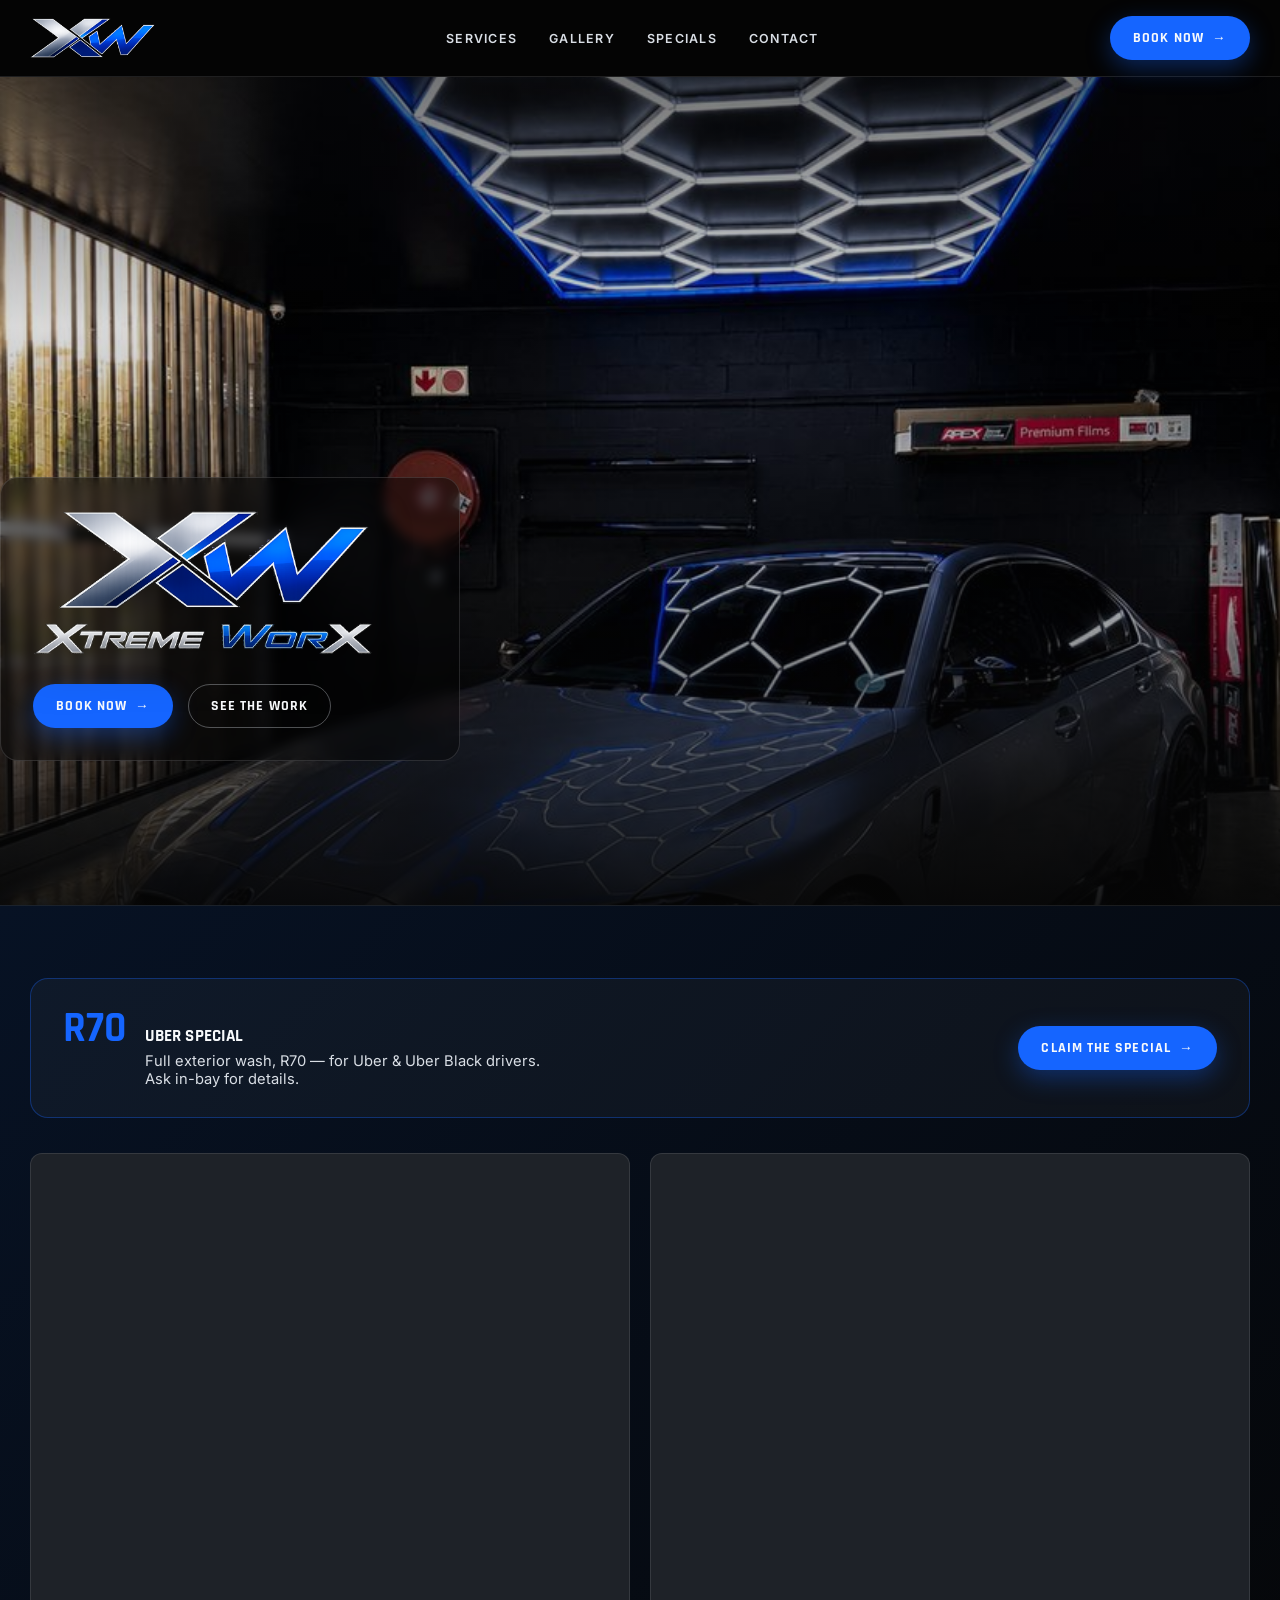
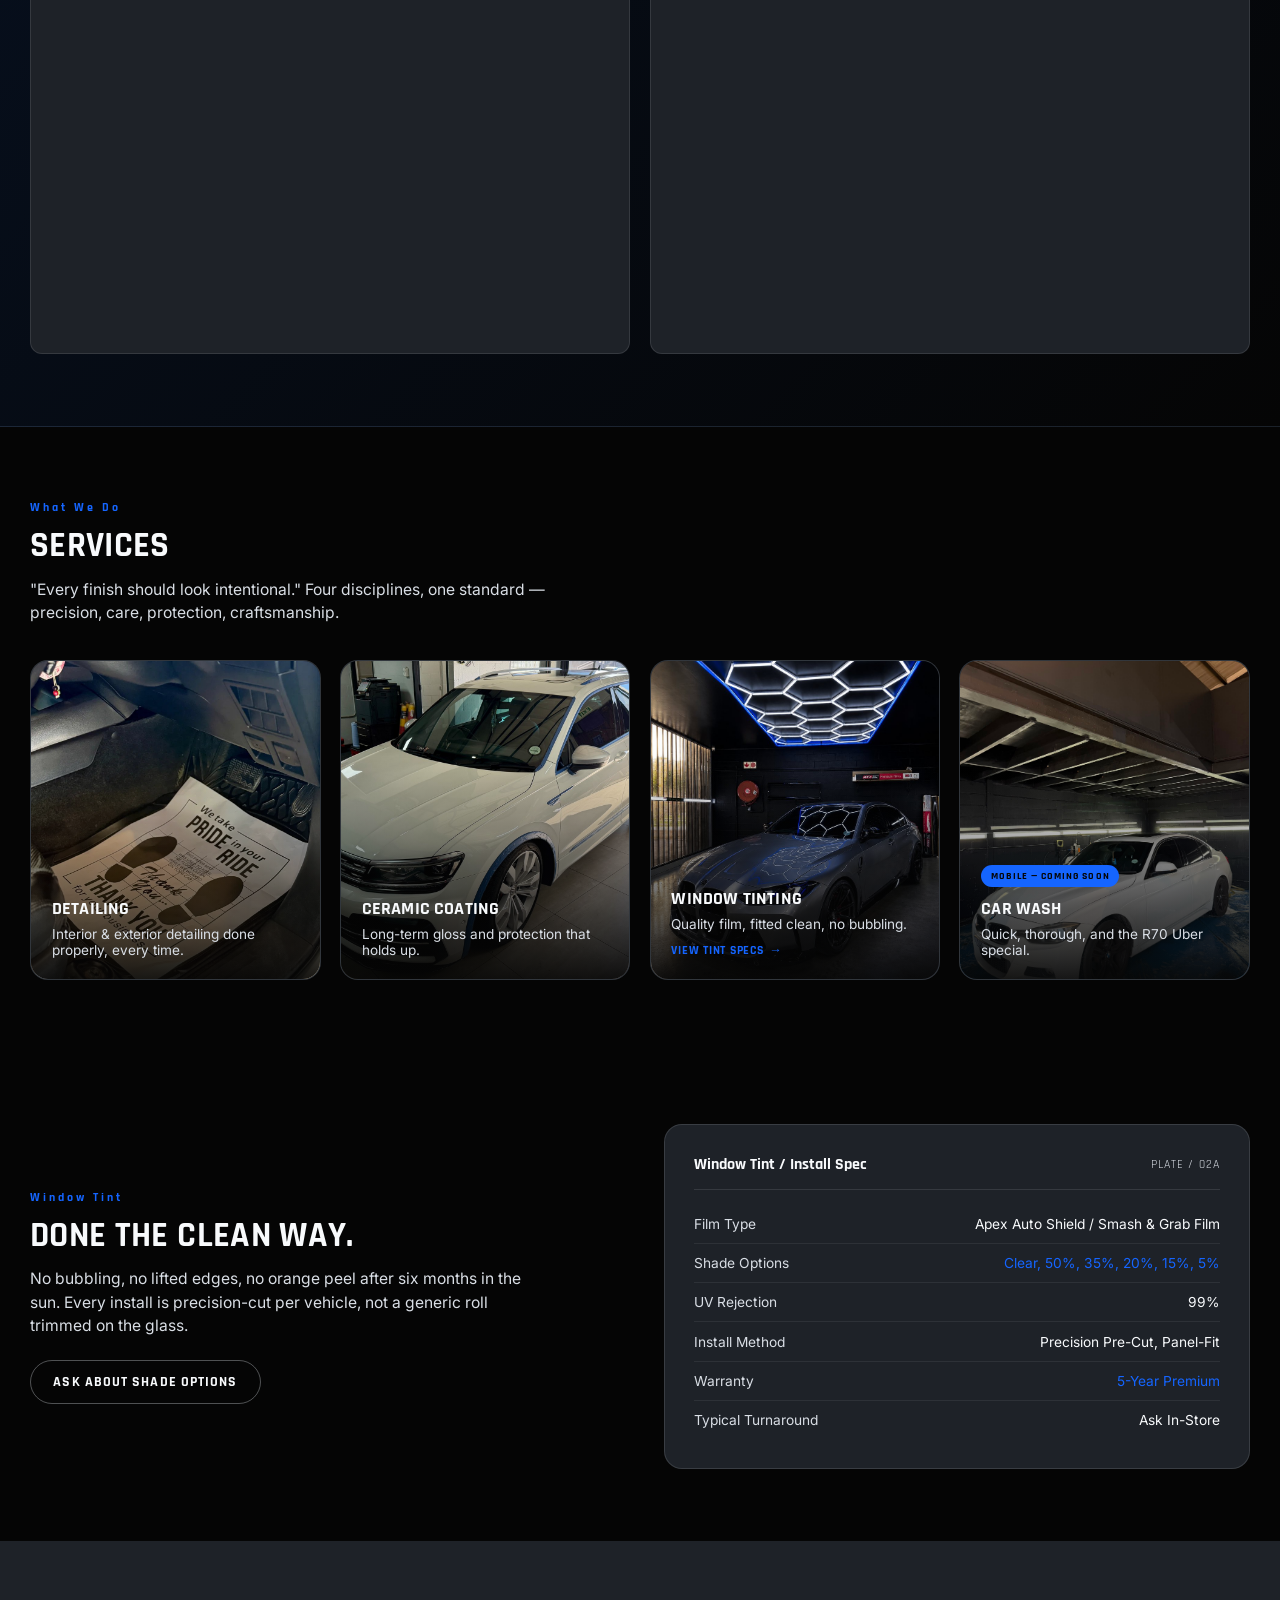
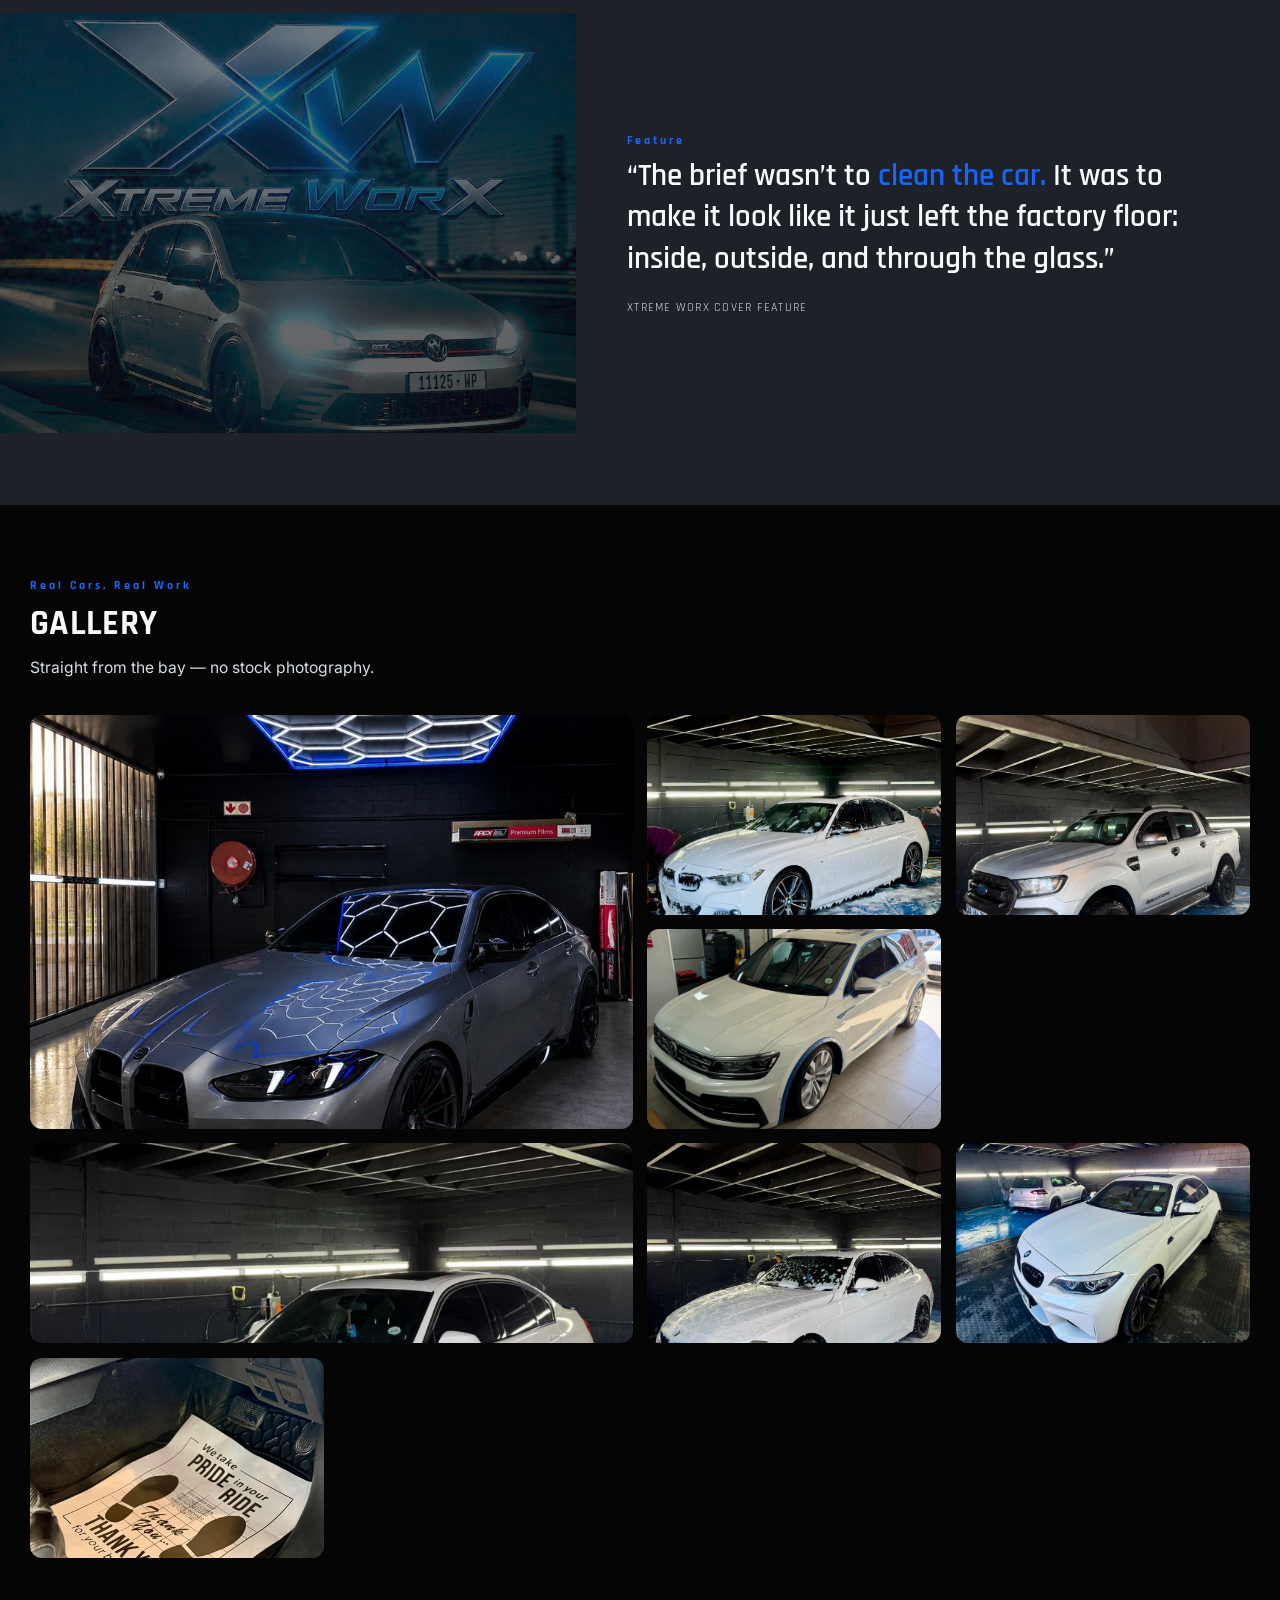
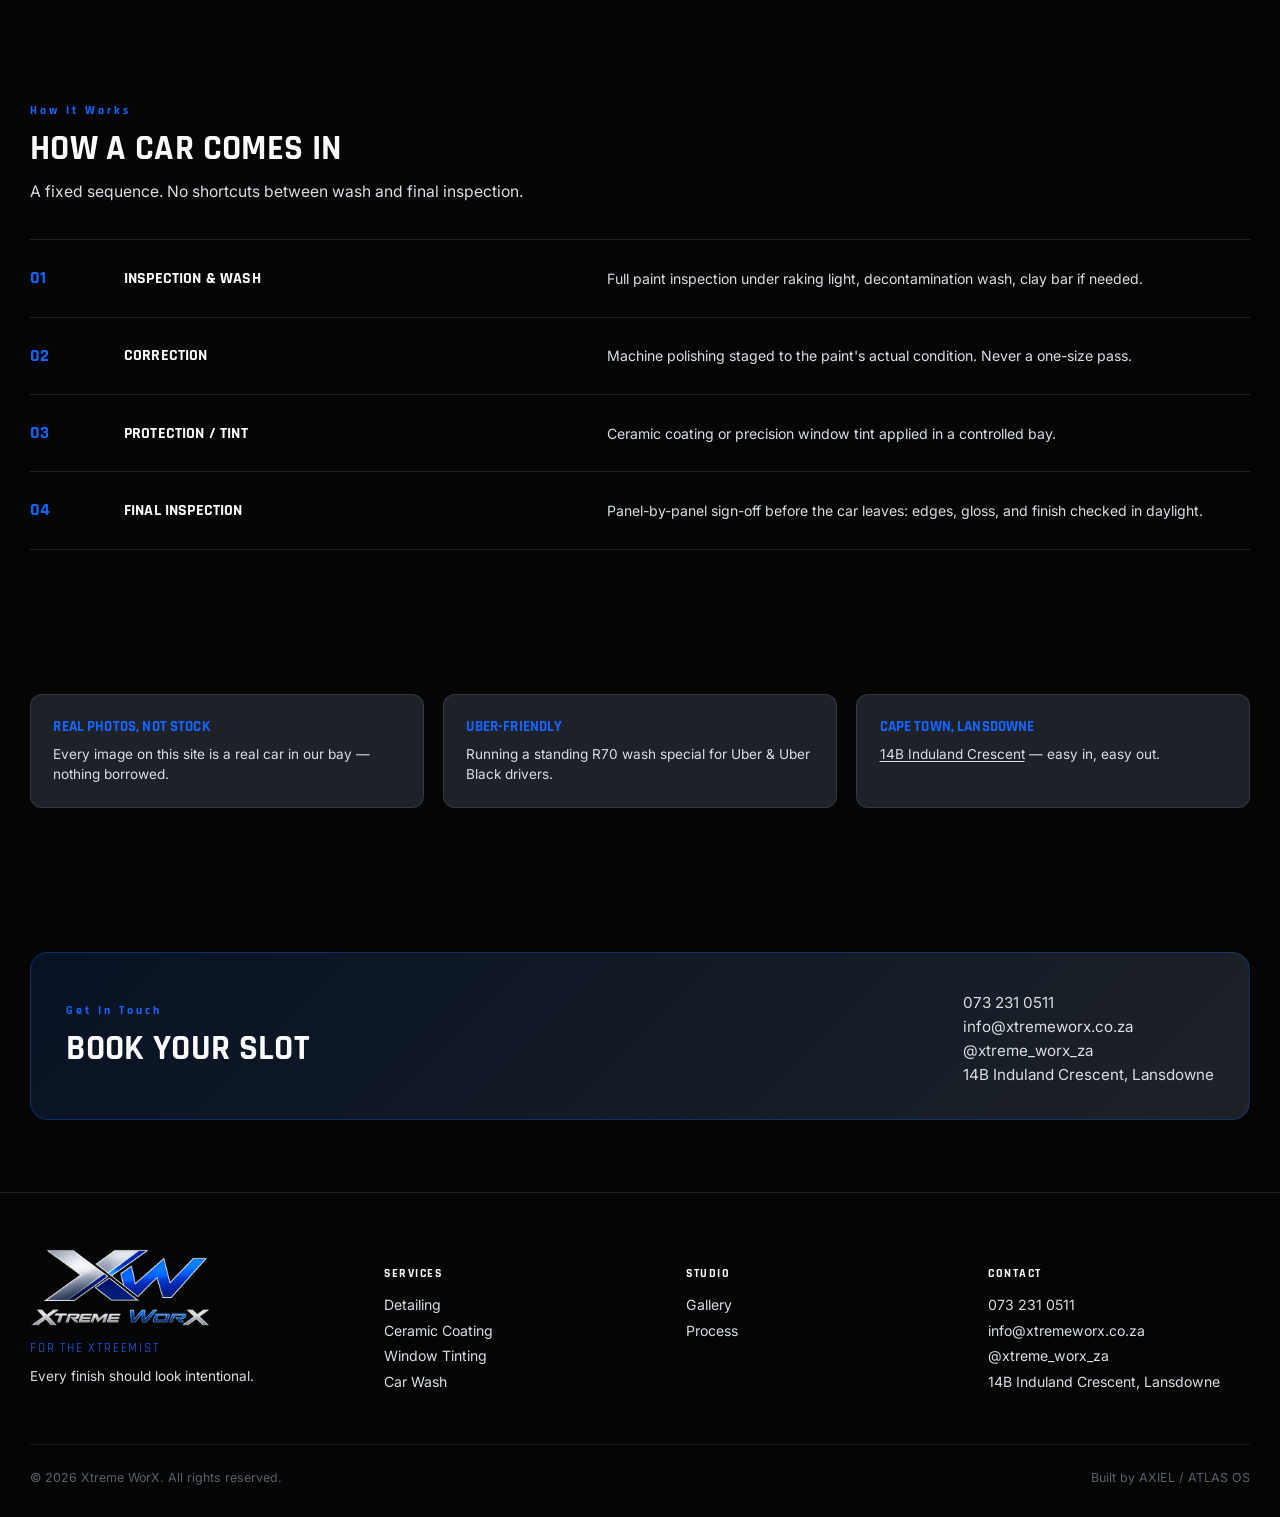
==== commit efdf6aaa: "Sync from production repo: phone number, GBP/SEO fixes, logo cleanup Brings the GitHub Pages mirror " ====
--- a/index.html
+++ b/index.html
@@ -26,8 +26,10 @@
   "@type": "AutoDetailing",
   "name": "Xtreme WorX",
   "slogan": "For The Xtreemist",
+  "url": "https://xtremeworx.co.za/",
   "image": "https://xtremeworx.co.za/assets/og-image.jpg",
   "email": "info@xtremeworx.co.za",
+  "telephone": "+27732310511",
   "address": {
     "@type": "PostalAddress",
     "streetAddress": "14B Induland Crescent",
@@ -36,6 +38,21 @@
     "addressCountry": "ZA"
   },
   "sameAs": ["https://instagram.com/xtreme_worx_za"],
+  "priceRange": "R60 - R500",
+  "openingHoursSpecification": [
+    {
+      "@type": "OpeningHoursSpecification",
+      "dayOfWeek": ["Monday", "Tuesday", "Wednesday", "Thursday", "Friday"],
+      "opens": "08:00",
+      "closes": "17:00"
+    },
+    {
+      "@type": "OpeningHoursSpecification",
+      "dayOfWeek": ["Saturday", "Sunday"],
+      "opens": "08:00",
+      "closes": "15:00"
+    }
+  ],
   "makesOffer": [
     { "@type": "Offer", "itemOffered": { "@type": "Service", "name": "Detailing" } },
     { "@type": "Offer", "itemOffered": { "@type": "Service", "name": "Ceramic Coating" } },
@@ -54,8 +71,7 @@
 <header class="site-header" id="siteHeader">
   <div class="wrap nav-shell">
     <a class="brand" href="#top">
-      <img class="brand-mark" src="/assets/xw-mark-icon.png" alt="Xtreme WorX mark" />
-      <span class="brand-word">XTREME <span>WORX</span></span>
+      <img class="brand-mark" src="/assets/xw-mark-icon.png" alt="Xtreme WorX" />
     </a>
     <nav class="nav-links">
       <a href="#services">Services</a>
@@ -82,14 +98,15 @@
 
   <section class="hero">
     <div class="hero-media">
-      <img src="/assets/gallery/xw-detail-m4-grey-tint.jpg" alt="BMW M4 under studio lighting at Xtreme WorX, Lansdowne" />
+      <img src="/assets/gallery/xw-detail-m4-grey-tint.jpg" alt="BMW M4 under studio lighting at Xtreme WorX, Lansdowne" fetchpriority="high" />
     </div>
     <div class="hero-scrim"></div>
     <div class="hero-content wrap">
       <div class="hero-panel">
-        <div class="kicker">For The Xtreemist</div>
-        <h1 class="hero-headline">Every Finish,<br />Intentional.</h1>
-        <p class="hero-sub">Premium detailing, ceramic coating, window tinting and car wash — real work, real cars, Lansdowne, Cape Town.</p>
+        <h1 class="hero-logo-mark">
+          <span class="sr-only">Xtreme WorX — Premium Detailing, Ceramic Coating, Window Tinting &amp; Car Wash in Lansdowne, Cape Town</span>
+          <img src="/assets/xw-logo-secondary.png" alt="Xtreme WorX — For The Xtreemist" />
+        </h1>
         <div class="hero-cta">
           <a class="btn btn-primary" href="mailto:info@xtremeworx.co.za?subject=Booking%20Request">Book Now <span class="btn-arrow">→</span></a>
           <a class="btn btn-ghost" href="#gallery">See The Work</a>
@@ -114,11 +131,9 @@
       <div class="reels">
         <div class="reel-card">
           <video src="/assets/gallery/carwash/video/xw-carwash-reel-gti.mp4" autoplay muted loop playsinline></video>
-          <span class="reel-label">In The Bay</span>
         </div>
         <div class="reel-card">
           <video src="/assets/gallery/carwash/video/xw-carwash-hero-loop.mp4" autoplay muted loop playsinline></video>
-          <span class="reel-label">Fresh Foam</span>
         </div>
       </div>
     </div>
@@ -135,7 +150,7 @@
       </div>
       <div class="services-grid">
         <article class="service-card">
-          <img src="/assets/campaigns/xw-campaign-bmw-shop.jpg" alt="Xtreme WorX detailing bay" loading="lazy" />
+          <img src="/assets/gallery/xw-detail-interior-thankyou.jpg" alt="Detailed interior with Xtreme WorX thank-you mat" loading="lazy" />
           <div class="service-body">
             <h3>Detailing</h3>
             <p>Interior &amp; exterior detailing done properly, every time.</p>
@@ -210,36 +225,28 @@
         </div>
       </div>
       <div class="gallery-grid">
-        <a class="wide tall" href="/assets/gallery/xw-detail-m4-grey-tint.jpg" target="_blank" rel="noopener">
-          <span class="gallery-tag">Window Tinting</span>
+        <a class="wide tall" href="/assets/gallery/xw-detail-m4-grey-tint.jpg" target="_blank" rel="noopener noreferrer">
           <img src="/assets/gallery/xw-detail-m4-grey-tint.jpg" alt="BMW M4 under studio lighting" loading="lazy" />
         </a>
-        <a href="/assets/gallery/carwash/xw-carwash-uber-bmw5-foam.jpg" target="_blank" rel="noopener">
-          <span class="gallery-tag">Uber Black</span>
+        <a href="/assets/gallery/carwash/xw-carwash-uber-bmw5-foam.jpg" target="_blank" rel="noopener noreferrer">
           <img src="/assets/gallery/carwash/xw-carwash-uber-bmw5-foam.jpg" alt="BMW 5 Series covered in foam" loading="lazy" />
         </a>
-        <a href="/assets/gallery/carwash/xw-carwash-uber-bmw3-foam.jpg" target="_blank" rel="noopener">
-          <span class="gallery-tag">Uber Black</span>
+        <a href="/assets/gallery/carwash/xw-carwash-uber-bmw3-foam.jpg" target="_blank" rel="noopener noreferrer">
           <img src="/assets/gallery/carwash/xw-carwash-uber-bmw3-foam.jpg" alt="BMW 3 Series covered in foam" loading="lazy" />
         </a>
-        <a href="/assets/gallery/xw-detail-tiguan-ceramic.jpg" target="_blank" rel="noopener">
-          <span class="gallery-tag">Ceramic Coating</span>
+        <a href="/assets/gallery/xw-detail-tiguan-ceramic.jpg" target="_blank" rel="noopener noreferrer">
           <img src="/assets/gallery/xw-detail-tiguan-ceramic.jpg" alt="VW Tiguan after ceramic coating" loading="lazy" />
         </a>
-        <a class="wide" href="/assets/gallery/carwash/xw-carwash-uber-bmw3-clean-2.jpg" target="_blank" rel="noopener">
-          <span class="gallery-tag">Car Wash</span>
+        <a class="wide" href="/assets/gallery/carwash/xw-carwash-uber-bmw3-clean-2.jpg" target="_blank" rel="noopener noreferrer">
           <img src="/assets/gallery/carwash/xw-carwash-uber-bmw3-clean-2.jpg" alt="Clean BMW 3 Series after wash" loading="lazy" />
         </a>
-        <a href="/assets/gallery/carwash/xw-carwash-general-ranger.jpg" target="_blank" rel="noopener">
-          <span class="gallery-tag">Car Wash</span>
+        <a href="/assets/gallery/carwash/xw-carwash-general-ranger.jpg" target="_blank" rel="noopener noreferrer">
           <img src="/assets/gallery/carwash/xw-carwash-general-ranger.jpg" alt="Ford Ranger Wildtrak after wash" loading="lazy" />
         </a>
-        <a href="/assets/gallery/carwash/xw-carwash-general-m2-golf.jpg" target="_blank" rel="noopener">
-          <span class="gallery-tag">Car Wash</span>
+        <a href="/assets/gallery/carwash/xw-carwash-general-m2-golf.jpg" target="_blank" rel="noopener noreferrer">
           <img src="/assets/gallery/carwash/xw-carwash-general-m2-golf.jpg" alt="BMW M2 and VW Golf GTI after wash" loading="lazy" />
         </a>
-        <a href="/assets/gallery/xw-detail-interior-thankyou.jpg" target="_blank" rel="noopener">
-          <span class="gallery-tag">Detailing</span>
+        <a href="/assets/gallery/xw-detail-interior-thankyou.jpg" target="_blank" rel="noopener noreferrer">
           <img src="/assets/gallery/xw-detail-interior-thankyou.jpg" alt="Detailed interior with thank you floor mat" loading="lazy" />
         </a>
       </div>
@@ -293,7 +300,7 @@
         </div>
         <div class="trust-item">
           <h3>Cape Town, Lansdowne</h3>
-          <p>14B Induland Crescent — easy in, easy out.</p>
+          <p><a href="https://www.google.com/maps/search/?api=1&amp;query=14B+Induland+Crescent+Lansdowne" target="_blank" rel="noopener noreferrer">14B Induland Crescent</a> — easy in, easy out.</p>
         </div>
       </div>
     </div>
@@ -307,9 +314,10 @@
           <h2 class="section-title">Book Your Slot</h2>
         </div>
         <div class="contact-details">
+          <a href="tel:+27732310511">073 231 0511</a>
           <a href="mailto:info@xtremeworx.co.za">info@xtremeworx.co.za</a>
-          <a href="https://instagram.com/xtreme_worx_za" target="_blank" rel="noopener">@xtreme_worx_za</a>
-          <a href="https://www.google.com/maps/search/?api=1&query=14B+Induland+Crescent+Lansdowne" target="_blank" rel="noopener">14B Induland Crescent, Lansdowne</a>
+          <a href="https://instagram.com/xtreme_worx_za" target="_blank" rel="noopener noreferrer">@xtreme_worx_za</a>
+          <a href="https://www.google.com/maps/search/?api=1&amp;query=14B+Induland+Crescent+Lansdowne" target="_blank" rel="noopener noreferrer">14B Induland Crescent, Lansdowne</a>
         </div>
       </div>
     </div>
@@ -338,9 +346,10 @@
     </div>
     <div class="footer-col">
       <h4>Contact</h4>
+      <a href="tel:+27732310511">073 231 0511</a>
       <a href="mailto:info@xtremeworx.co.za">info@xtremeworx.co.za</a>
-      <a href="https://instagram.com/xtreme_worx_za" target="_blank" rel="noopener">@xtreme_worx_za</a>
-      <p>14B Induland Crescent, Lansdowne</p>
+      <a href="https://instagram.com/xtreme_worx_za" target="_blank" rel="noopener noreferrer">@xtreme_worx_za</a>
+      <a href="https://www.google.com/maps/search/?api=1&amp;query=14B+Induland+Crescent+Lansdowne" target="_blank" rel="noopener noreferrer">14B Induland Crescent, Lansdowne</a>
     </div>
   </div>
   <div class="wrap footer-bottom">
--- a/style.css
+++ b/style.css
@@ -15,6 +15,18 @@
   box-sizing: border-box;
 }
 
+.sr-only {
+  position: absolute;
+  width: 1px;
+  height: 1px;
+  padding: 0;
+  margin: -1px;
+  overflow: hidden;
+  clip: rect(0, 0, 0, 0);
+  white-space: nowrap;
+  border: 0;
+}
+
 html {
   scroll-behavior: smooth;
 }
@@ -29,12 +41,29 @@
 
 a {
   color: inherit;
+}
+
+a:focus-visible,
+button:focus-visible {
+  outline: 2px solid var(--hyper-blue);
+  outline-offset: 3px;
 }
 
 img,
 video {
   max-width: 100%;
   display: block;
+}
+
+@media (prefers-reduced-motion: reduce) {
+  *,
+  *::before,
+  *::after {
+    animation-duration: 0.001ms !important;
+    animation-iteration-count: 1 !important;
+    transition-duration: 0.001ms !important;
+    scroll-behavior: auto !important;
+  }
 }
 
 h1,
@@ -88,7 +117,7 @@
 }
 
 .brand-mark {
-  height: 34px;
+  height: 40px;
   width: auto;
   object-fit: contain;
 }
@@ -196,6 +225,7 @@
 .hero {
   position: relative;
   min-height: 92vh;
+  min-height: 92dvh;
   display: flex;
   align-items: flex-end;
   overflow: hidden;
@@ -232,7 +262,7 @@
 }
 
 .hero-panel {
-  max-width: 640px;
+  max-width: 460px;
   background: rgba(5, 5, 5, 0.45);
   border: 1px solid rgba(217, 222, 229, 0.15);
   backdrop-filter: blur(6px);
@@ -240,32 +270,19 @@
   padding: 2rem;
 }
 
-.kicker {
-  font-family: "Rajdhani", sans-serif;
-  font-size: 0.8rem;
-  font-weight: 700;
-  letter-spacing: 0.28em;
-  text-transform: uppercase;
-  color: var(--hyper-blue);
-  margin-bottom: 0.9rem;
-}
-
-.hero-headline {
-  font-size: clamp(2.2rem, 5.5vw, 3.6rem);
-  line-height: 1.02;
-  color: var(--chrome-white);
-}
-
-.hero-sub {
-  margin-top: 1.1rem;
-  font-size: 1.02rem;
-  line-height: 1.5;
-  color: var(--liquid-silver);
-  max-width: 46ch;
+.hero-logo-mark {
+  margin: 0;
+}
+
+.hero-logo-mark img {
+  width: 100%;
+  max-width: 340px;
+  height: auto;
+  filter: drop-shadow(0 8px 24px rgba(0, 0, 0, 0.5));
 }
 
 .hero-cta {
-  margin-top: 1.6rem;
+  margin-top: 1.8rem;
   display: flex;
   gap: 0.9rem;
   flex-wrap: wrap;
@@ -374,22 +391,6 @@
   width: 100%;
   height: 100%;
   object-fit: cover;
-}
-
-.reel-label {
-  position: absolute;
-  left: 0.9rem;
-  bottom: 0.9rem;
-  z-index: 2;
-  font-family: "Rajdhani", sans-serif;
-  font-size: 0.72rem;
-  font-weight: 700;
-  letter-spacing: 0.12em;
-  text-transform: uppercase;
-  color: var(--chrome-white);
-  background: rgba(5, 5, 5, 0.55);
-  padding: 0.35rem 0.7rem;
-  border-radius: 999px;
 }
 
 /* Services */
@@ -663,22 +664,6 @@
   grid-column: span 2;
 }
 
-.gallery-tag {
-  position: absolute;
-  left: 0.7rem;
-  top: 0.7rem;
-  z-index: 2;
-  font-family: "Rajdhani", sans-serif;
-  font-size: 0.62rem;
-  font-weight: 700;
-  letter-spacing: 0.1em;
-  text-transform: uppercase;
-  color: var(--chrome-white);
-  background: rgba(5, 5, 5, 0.6);
-  padding: 0.3rem 0.55rem;
-  border-radius: 999px;
-}
-
 /* Trust strip */
 .trust-strip {
   display: grid;
@@ -703,6 +688,15 @@
   font-size: 0.85rem;
   color: var(--liquid-silver);
   line-height: 1.5;
+}
+
+.trust-item p a {
+  text-decoration: underline;
+  text-underline-offset: 2px;
+}
+
+.trust-item p a:hover {
+  color: var(--hyper-blue);
 }
 
 /* Contact */
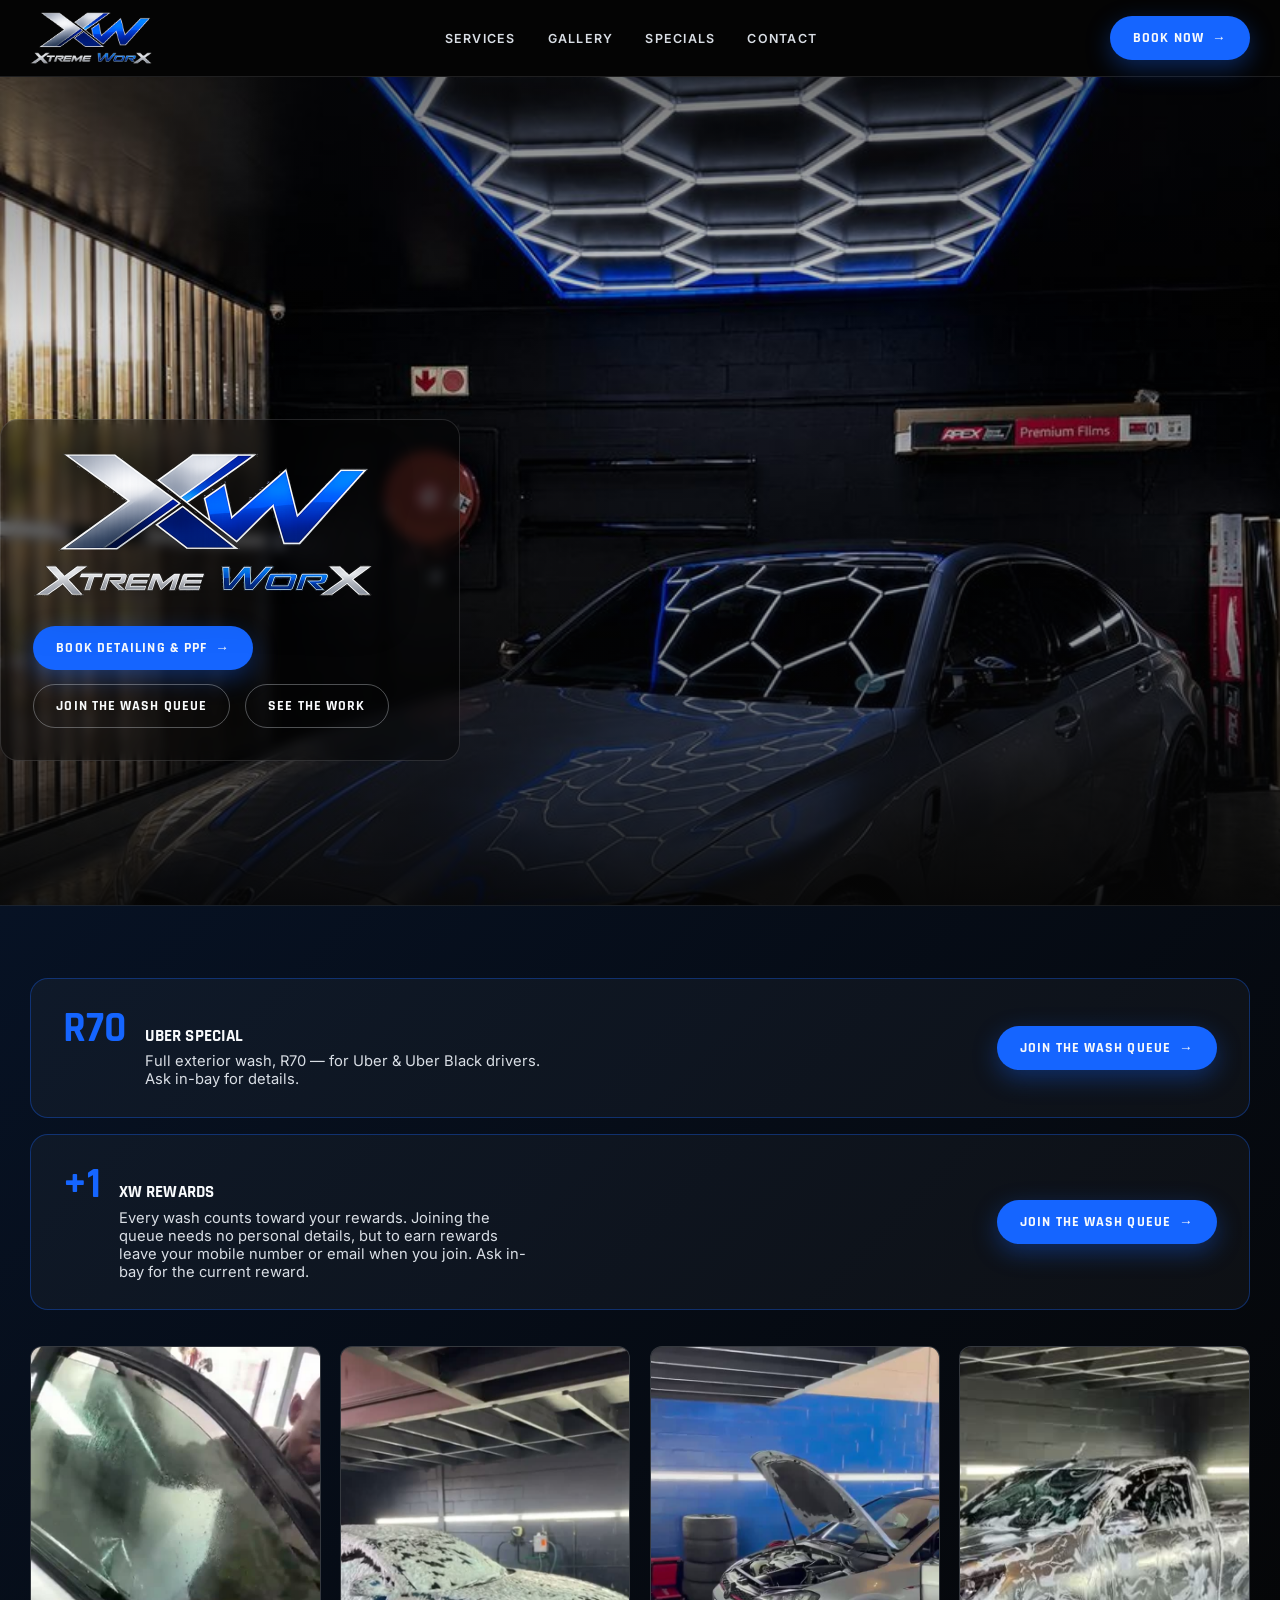
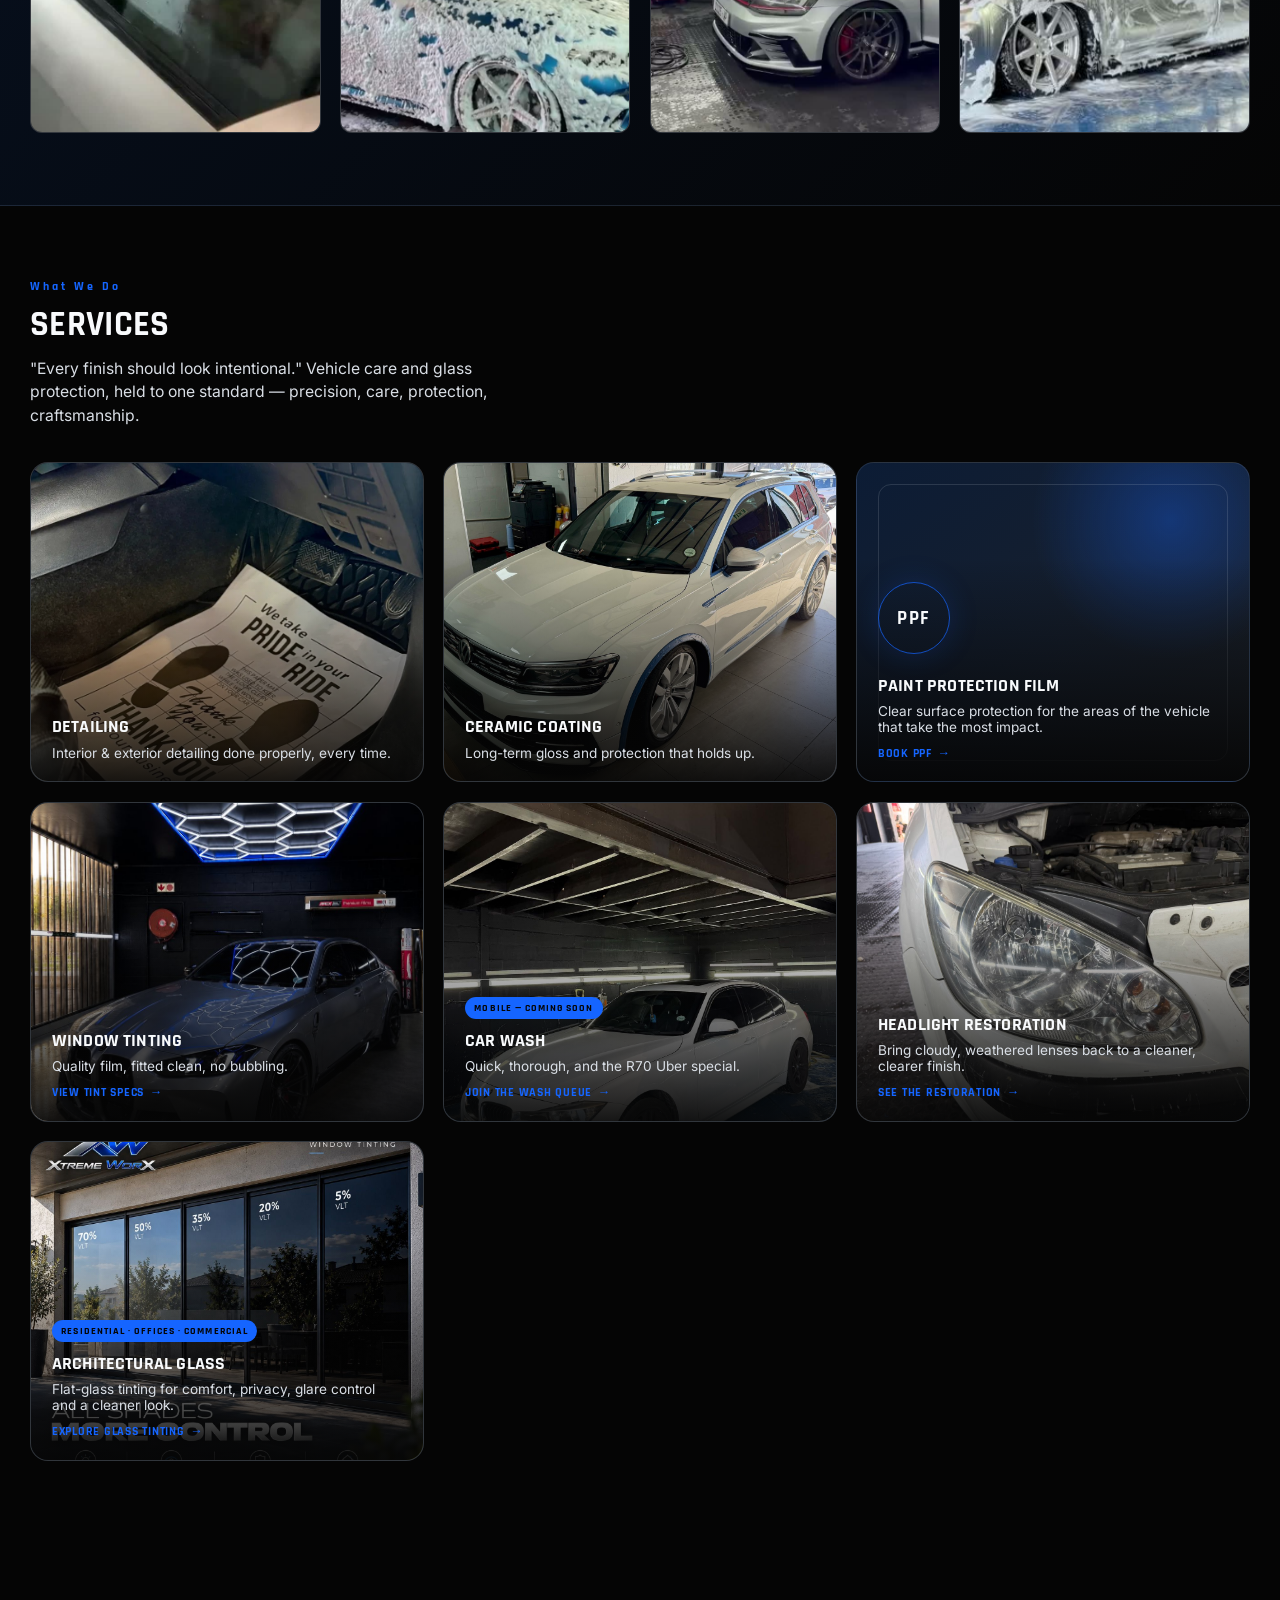
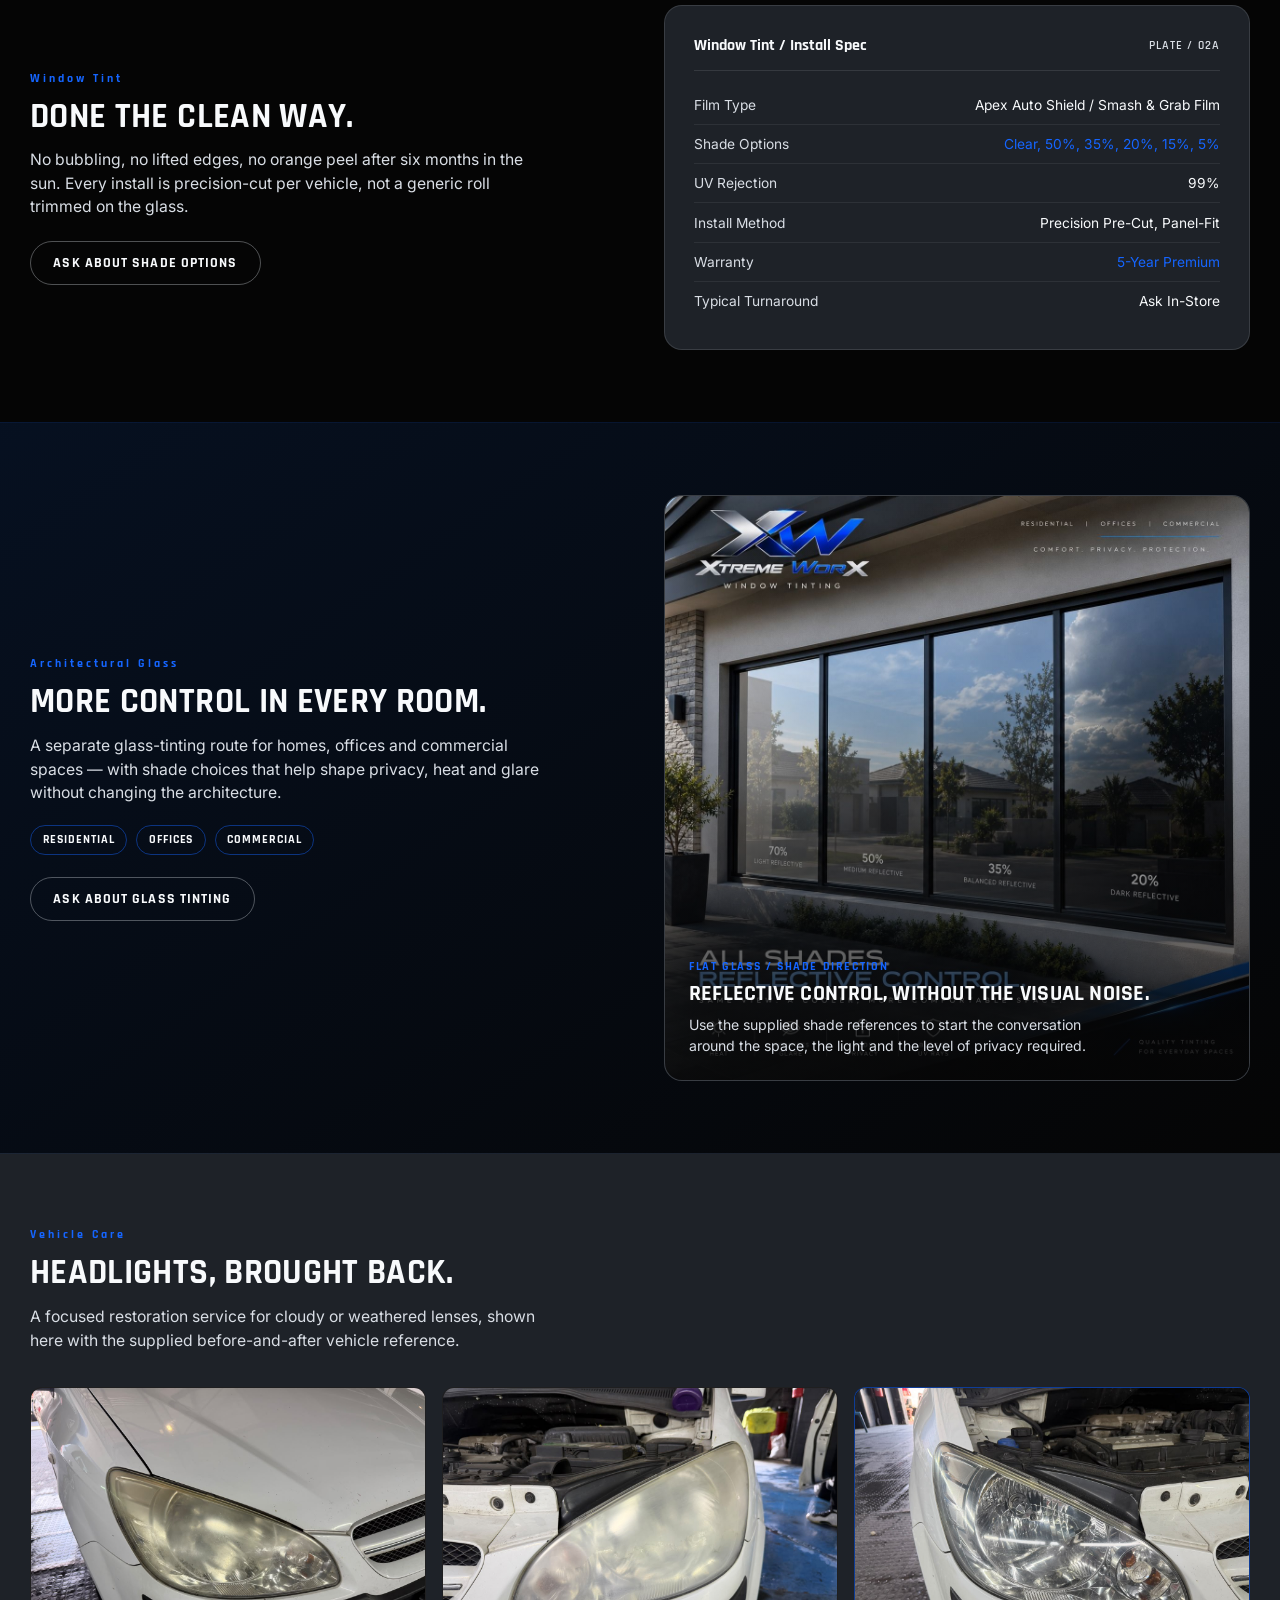
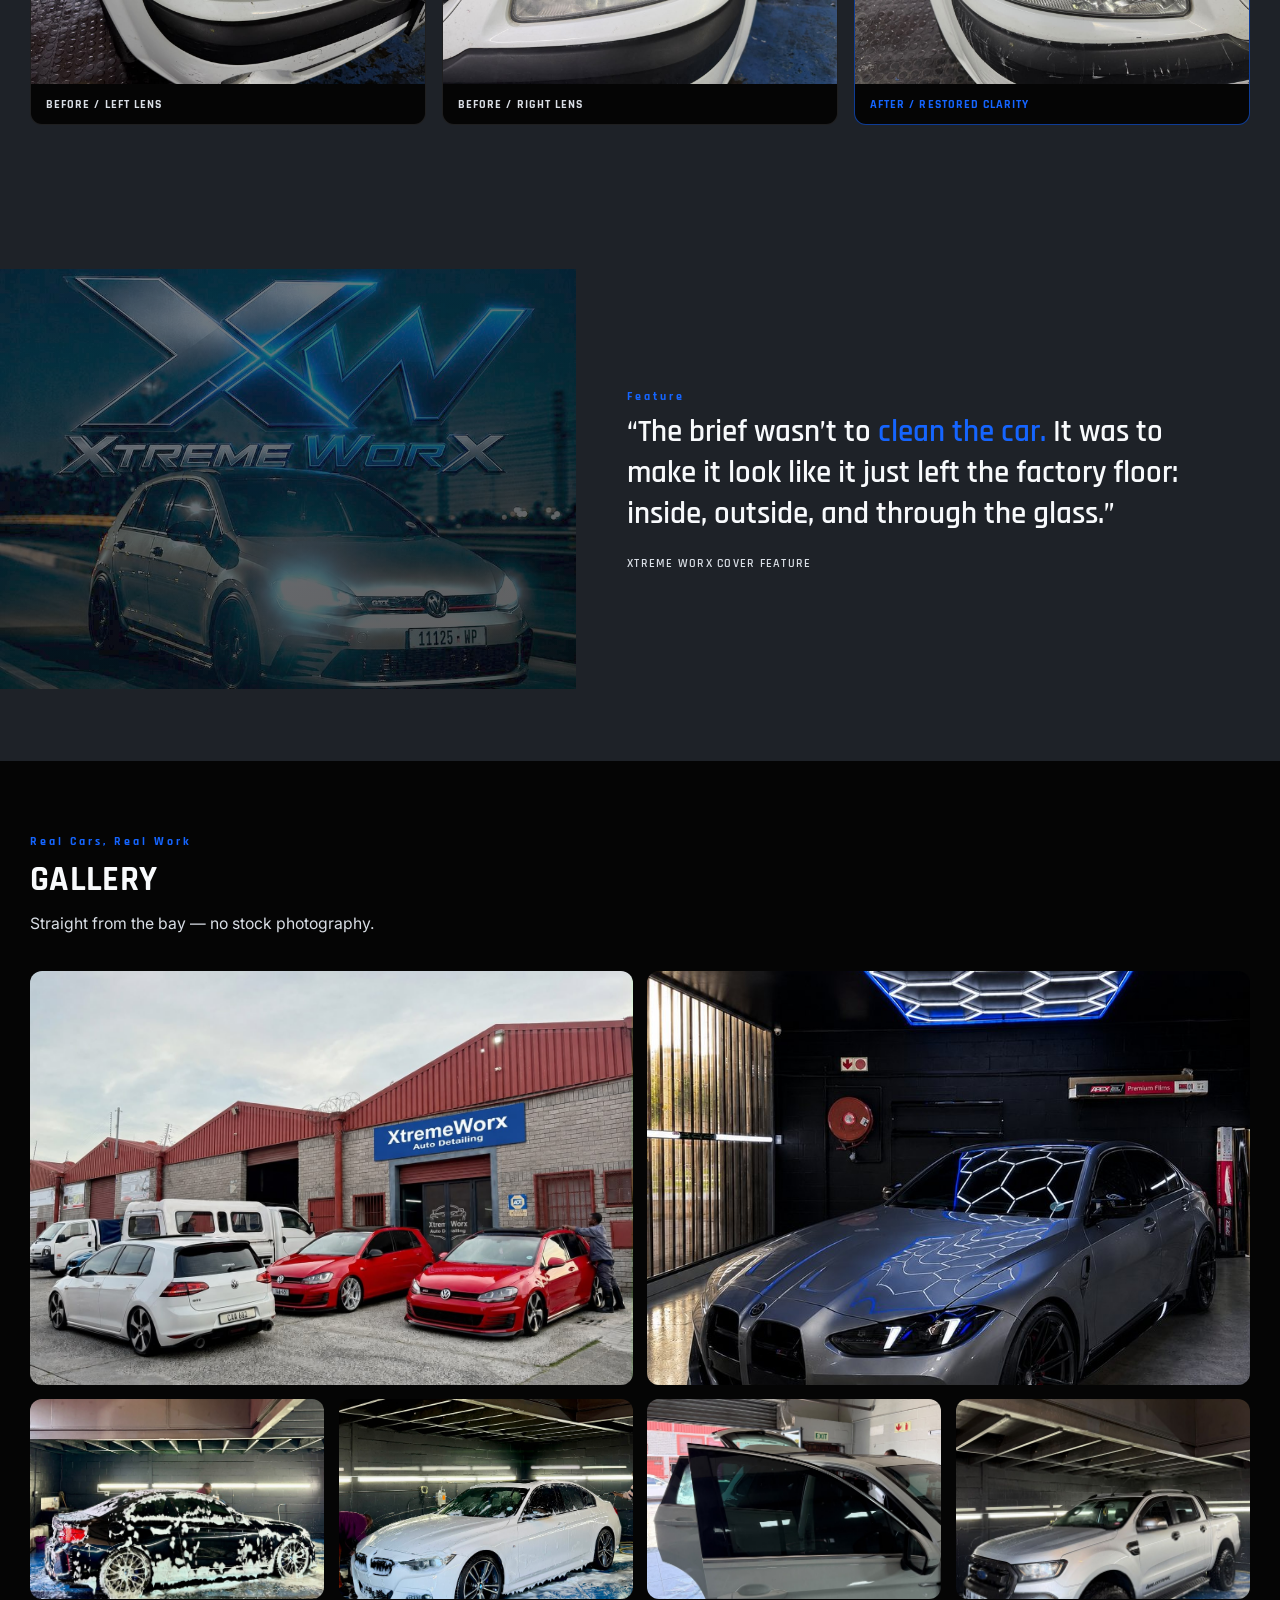
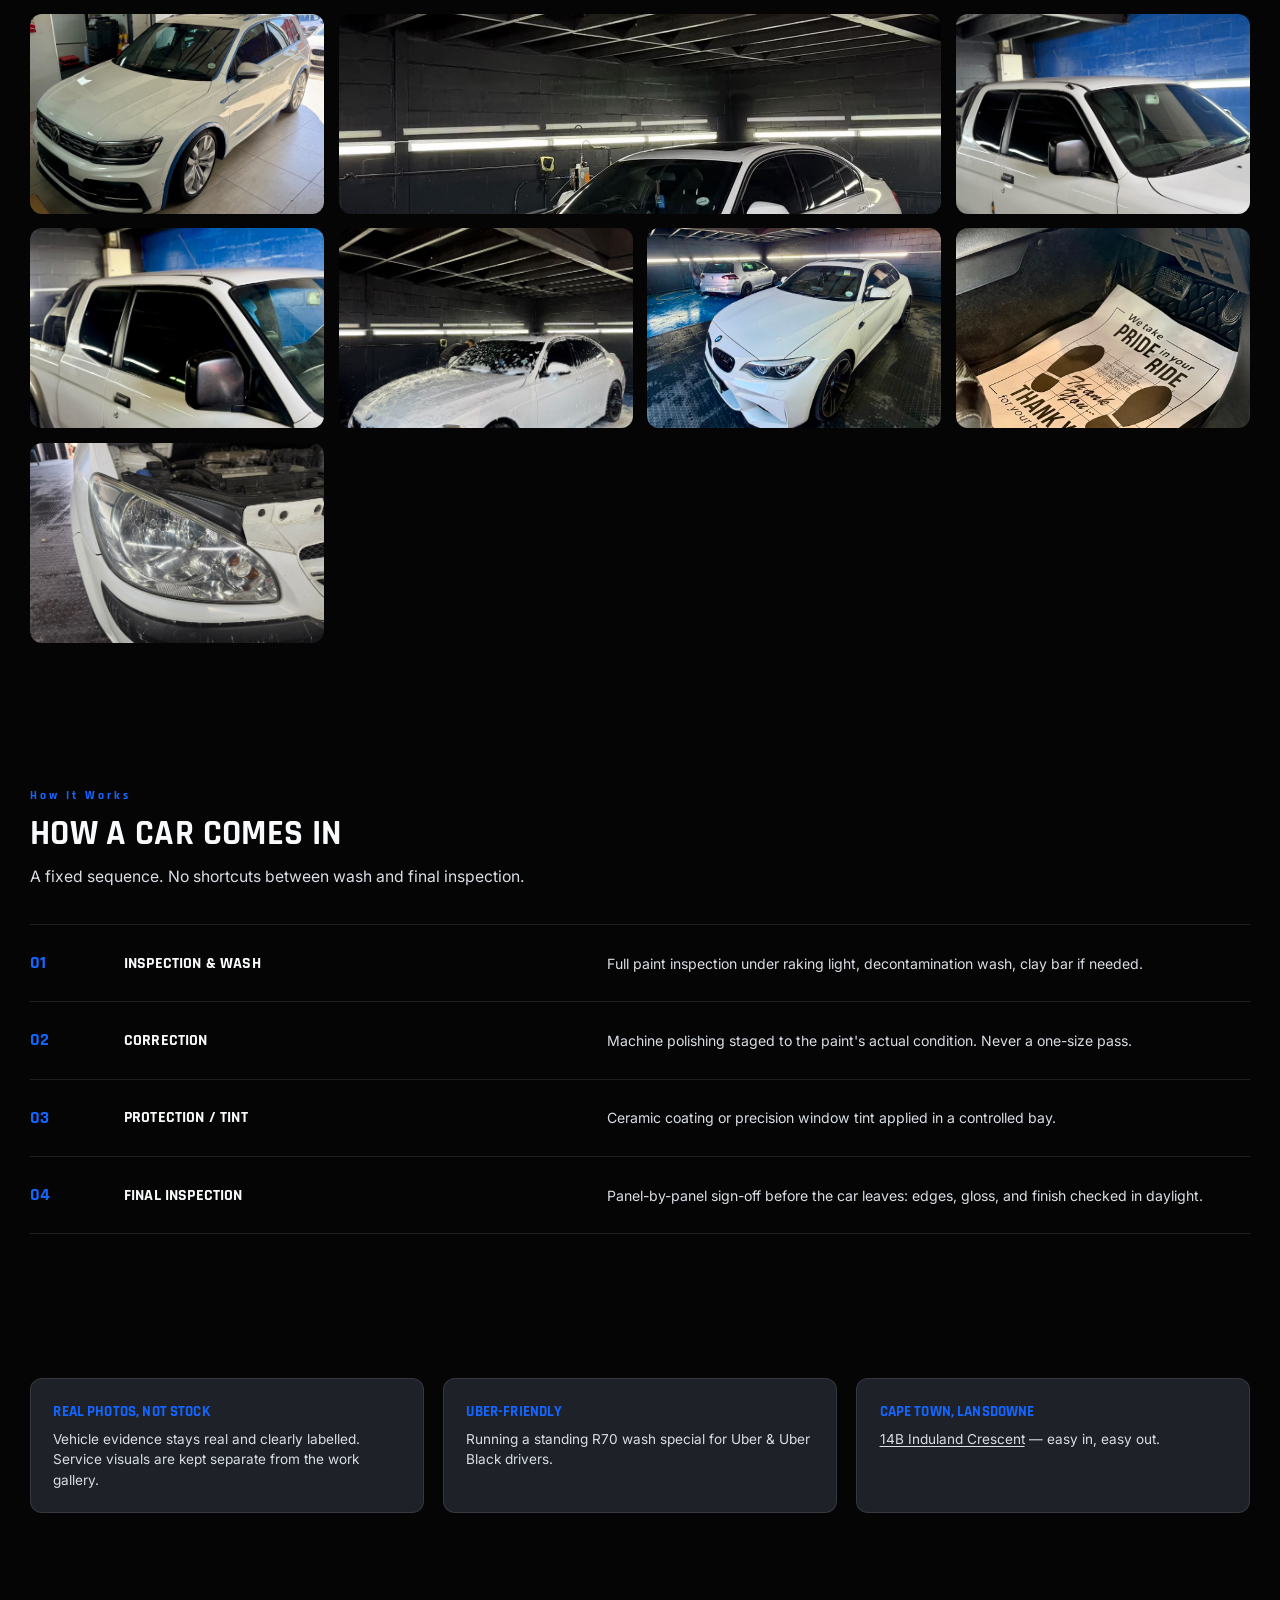
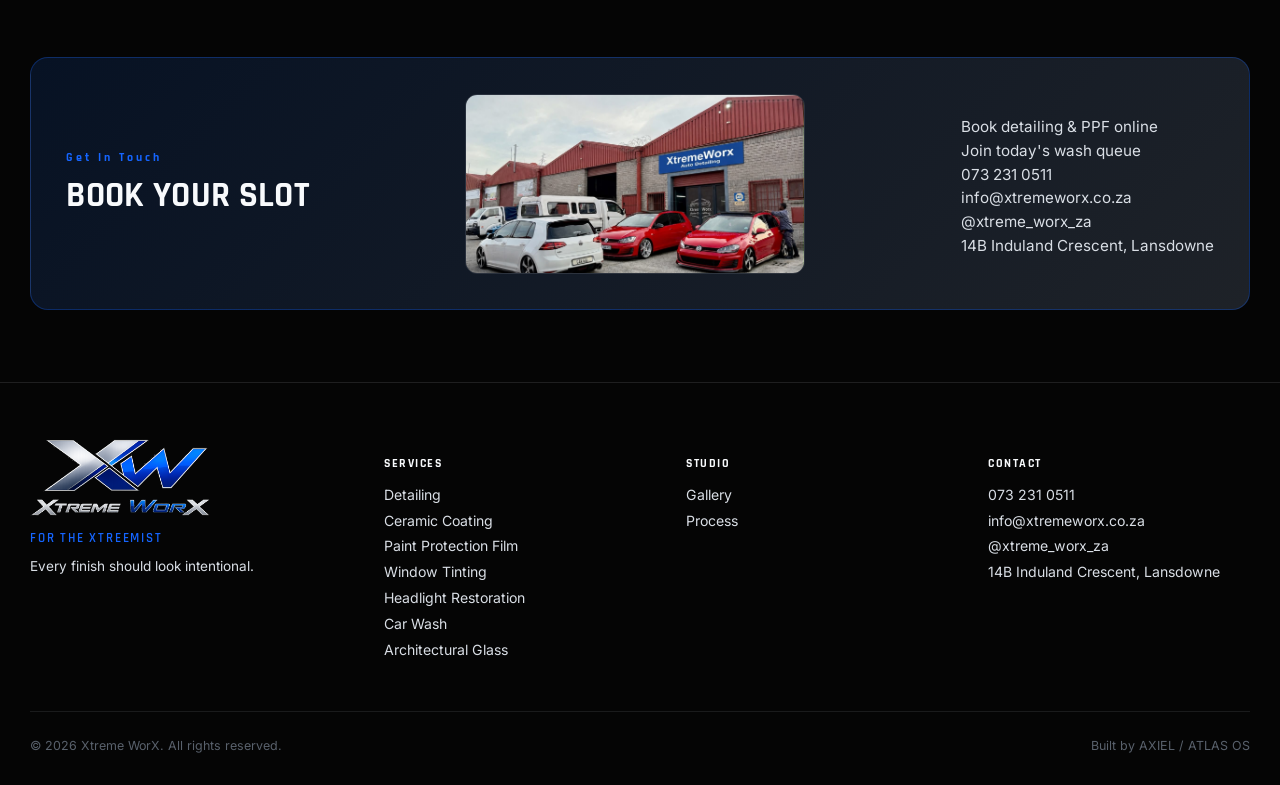
==== commit 3bbdcdc6: "Preview 2026-10-26: Desk booking (detailing & PPF), wash queue, XW Rewards Co-Authored-By: Claude Op" ====
--- a/index.html
+++ b/index.html
@@ -3,27 +3,26 @@
 <head>
 <meta charset="UTF-8" />
 <meta name="viewport" content="width=device-width, initial-scale=1" />
-<title>Xtreme WorX — Premium Detailing, Ceramic Coating &amp; Car Wash | Cape Town</title>
-<meta name="description" content="Xtreme WorX — premium detailing, ceramic coating, window tinting and car wash in Lansdowne, Cape Town. For The Xtreemist." />
-<link rel="icon" href="/favicon.ico" sizes="any" />
-<link rel="icon" href="/assets/favicon-32.png" type="image/png" sizes="32x32" />
-<link rel="icon" href="/assets/favicon-16.png" type="image/png" sizes="16x16" />
-<link rel="apple-touch-icon" href="/assets/apple-touch-icon.png" />
-<link rel="manifest" href="data:application/json,">
+<title>Car Wash &amp; Detailing in Lansdowne, Cape Town | Xtreme WorX</title>
+<meta name="description" content="Xtreme WorX — premium detailing, ceramic coating, PPF, headlight restoration, vehicle tinting and architectural glass tinting in Lansdowne, Cape Town. For The Xtreemist." />
+<link rel="icon" href="./favicon.ico" sizes="any" />
+<link rel="icon" href="./assets/favicon-32.png" type="image/png" sizes="32x32" />
+<link rel="icon" href="./assets/favicon-16.png" type="image/png" sizes="16x16" />
+<link rel="apple-touch-icon" href="./assets/apple-touch-icon.png" />
 <meta property="og:title" content="Xtreme WorX — For The Xtreemist" />
-<meta property="og:description" content="Premium detailing, ceramic coating, window tinting and car wash in Lansdowne, Cape Town." />
+<meta property="og:description" content="Premium vehicle care, PPF, headlight restoration, vehicle tinting and architectural glass tinting in Lansdowne, Cape Town." />
 <meta property="og:image" content="/assets/og-image.jpg" />
 <meta property="og:type" content="website" />
 <meta property="og:url" content="https://xtremeworx.co.za/" />
 <meta name="twitter:card" content="summary_large_image" />
 <meta name="twitter:title" content="Xtreme WorX — For The Xtreemist" />
-<meta name="twitter:description" content="Premium detailing, ceramic coating, window tinting and car wash in Lansdowne, Cape Town." />
+<meta name="twitter:description" content="Premium vehicle care, PPF, headlight restoration, vehicle tinting and architectural glass tinting in Lansdowne, Cape Town." />
 <meta name="twitter:image" content="/assets/og-image.jpg" />
 <link rel="canonical" href="https://xtremeworx.co.za/" />
 <script type="application/ld+json">
 {
   "@context": "https://schema.org",
-  "@type": "AutoDetailing",
+  "@type": "AutomotiveBusiness",
   "name": "Xtreme WorX",
   "slogan": "For The Xtreemist",
   "url": "https://xtremeworx.co.za/",
@@ -56,22 +55,24 @@
   "makesOffer": [
     { "@type": "Offer", "itemOffered": { "@type": "Service", "name": "Detailing" } },
     { "@type": "Offer", "itemOffered": { "@type": "Service", "name": "Ceramic Coating" } },
+    { "@type": "Offer", "itemOffered": { "@type": "Service", "name": "Paint Protection Film" } },
     { "@type": "Offer", "itemOffered": { "@type": "Service", "name": "Window Tinting" } },
-    { "@type": "Offer", "itemOffered": { "@type": "Service", "name": "Car Wash" } }
+    { "@type": "Offer", "itemOffered": { "@type": "Service", "name": "Headlight Restoration" } },
+    { "@type": "Offer", "itemOffered": { "@type": "Service", "name": "Car Wash" } },
+    { "@type": "Offer", "itemOffered": { "@type": "Service", "name": "Architectural Glass Tinting" } }
   ]
 }
 </script>
-<link rel="preconnect" href="https://fonts.googleapis.com" />
-<link rel="preconnect" href="https://fonts.gstatic.com" crossorigin />
-<link href="https://fonts.googleapis.com/css2?family=Inter:wght@400;500;600;700&family=Rajdhani:wght@600;700&display=swap" rel="stylesheet" />
-<link rel="stylesheet" href="/style.css" />
+<link rel="preload" href="./assets/fonts/inter-latin.woff2" as="font" type="font/woff2" crossorigin />
+<link rel="preload" href="./assets/fonts/rajdhani-700-latin.woff2" as="font" type="font/woff2" crossorigin />
+<link rel="stylesheet" href="./style.css" />
 </head>
 <body>
 
 <header class="site-header" id="siteHeader">
   <div class="wrap nav-shell">
     <a class="brand" href="#top">
-      <img class="brand-mark" src="/assets/xw-mark-icon.png" alt="Xtreme WorX" />
+      <img class="brand-mark" src="./assets/xw-logo-secondary.png" srcset="./assets/xw-logo-secondary-680.png 680w, ./assets/xw-logo-secondary.png 1000w" sizes="180px" alt="Xtreme WorX" />
     </a>
     <nav class="nav-links">
       <a href="#services">Services</a>
@@ -80,7 +81,7 @@
       <a href="#contact">Contact</a>
     </nav>
     <div class="nav-actions">
-      <a class="btn btn-primary" href="mailto:info@xtremeworx.co.za?subject=Booking%20Request">Book Now <span class="btn-arrow">→</span></a>
+      <a class="btn btn-primary" href="https://book.xtremeworx.co.za/book">Book Now <span class="btn-arrow">→</span></a>
       <button class="nav-toggle" id="navToggle" aria-label="Open menu" aria-expanded="false">☰</button>
     </div>
   </div>
@@ -91,24 +92,26 @@
   <a href="#gallery">Gallery</a>
   <a href="#specials">Specials</a>
   <a href="#contact">Contact</a>
-  <a href="mailto:info@xtremeworx.co.za?subject=Booking%20Request">Book Now →</a>
+  <a href="https://book.xtremeworx.co.za/book">Book Detailing &amp; PPF →</a>
+  <a href="https://book.xtremeworx.co.za/queue">Join The Wash Queue →</a>
 </nav>
 
 <main id="top">
 
   <section class="hero">
     <div class="hero-media">
-      <img src="/assets/gallery/xw-detail-m4-grey-tint.jpg" alt="BMW M4 under studio lighting at Xtreme WorX, Lansdowne" fetchpriority="high" />
+      <img src="./assets/gallery/xw-detail-m4-grey-tint.jpg" alt="BMW M4 under studio lighting at Xtreme WorX, Lansdowne" fetchpriority="high" />
     </div>
     <div class="hero-scrim"></div>
     <div class="hero-content wrap">
       <div class="hero-panel">
         <h1 class="hero-logo-mark">
           <span class="sr-only">Xtreme WorX — Premium Detailing, Ceramic Coating, Window Tinting &amp; Car Wash in Lansdowne, Cape Town</span>
-          <img src="/assets/xw-logo-secondary.png" alt="Xtreme WorX — For The Xtreemist" />
+          <img src="./assets/xw-logo-secondary.png" srcset="./assets/xw-logo-secondary-680.png 680w, ./assets/xw-logo-secondary.png 1000w" sizes="340px" alt="Xtreme WorX — For The Xtreemist" />
         </h1>
         <div class="hero-cta">
-          <a class="btn btn-primary" href="mailto:info@xtremeworx.co.za?subject=Booking%20Request">Book Now <span class="btn-arrow">→</span></a>
+          <a class="btn btn-primary" href="https://book.xtremeworx.co.za/book">Book Detailing &amp; PPF <span class="btn-arrow">→</span></a>
+          <a class="btn btn-ghost" href="https://book.xtremeworx.co.za/queue">Join The Wash Queue</a>
           <a class="btn btn-ghost" href="#gallery">See The Work</a>
         </div>
       </div>
@@ -125,15 +128,32 @@
             <p>Full exterior wash, R70 — for Uber &amp; Uber Black drivers. Ask in-bay for details.</p>
           </div>
         </div>
-        <a class="btn btn-primary" href="mailto:info@xtremeworx.co.za?subject=Uber%20Special%20Wash">Claim The Special <span class="btn-arrow">→</span></a>
+        <a class="btn btn-primary" href="https://book.xtremeworx.co.za/queue">Join The Wash Queue <span class="btn-arrow">→</span></a>
+      </div>
+
+      <div class="special-card">
+        <div class="special-text">
+          <div class="special-price">+1</div>
+          <div class="special-copy">
+            <h3>XW Rewards</h3>
+            <p>Every wash counts toward your rewards. Joining the queue needs no personal details, but to earn rewards leave your mobile number or email when you join. Ask in-bay for the current reward.</p>
+          </div>
+        </div>
+        <a class="btn btn-primary" href="https://book.xtremeworx.co.za/queue">Join The Wash Queue <span class="btn-arrow">→</span></a>
       </div>
 
       <div class="reels">
         <div class="reel-card">
-          <video src="/assets/gallery/carwash/video/xw-carwash-reel-gti.mp4" autoplay muted loop playsinline></video>
+          <video src="./assets/gallery/carwash/video/xw-bay-reel-vertical.mp4" poster="./assets/gallery/carwash/video/poster-xw-bay-reel-vertical.jpg" data-lazy-video preload="none" muted loop playsinline></video>
         </div>
         <div class="reel-card">
-          <video src="/assets/gallery/carwash/video/xw-carwash-hero-loop.mp4" autoplay muted loop playsinline></video>
+          <video src="./assets/gallery/carwash/video/xw-bay-reel-shop.mp4" poster="./assets/gallery/carwash/video/poster-xw-bay-reel-shop.jpg" data-lazy-video preload="none" muted loop playsinline></video>
+        </div>
+        <div class="reel-card">
+          <video src="./assets/gallery/carwash/video/xw-carwash-reel-gti.mp4" poster="./assets/gallery/carwash/video/poster-xw-carwash-reel-gti.jpg" data-lazy-video preload="none" muted loop playsinline></video>
+        </div>
+        <div class="reel-card">
+          <video src="./assets/gallery/carwash/video/xw-carwash-hero-loop.mp4" poster="./assets/gallery/carwash/video/poster-xw-carwash-hero-loop.jpg" data-lazy-video preload="none" muted loop playsinline></video>
         </div>
       </div>
     </div>
@@ -145,26 +165,34 @@
         <div>
           <div class="section-kicker">What We Do</div>
           <h2 class="section-title">Services</h2>
-          <p class="section-sub">"Every finish should look intentional." Four disciplines, one standard — precision, care, protection, craftsmanship.</p>
+          <p class="section-sub">"Every finish should look intentional." Vehicle care and glass protection, held to one standard — precision, care, protection, craftsmanship.</p>
         </div>
       </div>
       <div class="services-grid">
         <article class="service-card">
-          <img src="/assets/gallery/xw-detail-interior-thankyou.jpg" alt="Detailed interior with Xtreme WorX thank-you mat" loading="lazy" />
+          <img src="./assets/gallery/xw-detail-interior-thankyou.jpg" alt="Detailed interior with Xtreme WorX thank-you mat" loading="lazy" />
           <div class="service-body">
             <h3>Detailing</h3>
             <p>Interior &amp; exterior detailing done properly, every time.</p>
           </div>
         </article>
         <article class="service-card">
-          <img src="/assets/gallery/xw-detail-tiguan-ceramic.jpg" alt="VW Tiguan finished with ceramic coating" loading="lazy" />
+          <img src="./assets/gallery/xw-detail-tiguan-ceramic.jpg" alt="VW Tiguan finished with ceramic coating" loading="lazy" />
           <div class="service-body">
             <h3>Ceramic Coating</h3>
             <p>Long-term gloss and protection that holds up.</p>
           </div>
         </article>
-        <article class="service-card">
-          <img src="/assets/gallery/xw-detail-m4-grey-tint.jpg" alt="BMW M4 window tinting work" loading="lazy" />
+        <article class="service-card service-card--text">
+          <div class="service-body">
+            <div class="service-text-mark" aria-hidden="true">PPF</div>
+            <h3>Paint Protection Film</h3>
+            <p>Clear surface protection for the areas of the vehicle that take the most impact.</p>
+            <a class="service-link" href="https://book.xtremeworx.co.za/book">Book PPF <span class="btn-arrow">→</span></a>
+          </div>
+        </article>
+        <article class="service-card">
+          <img src="./assets/gallery/xw-detail-m4-grey-tint.jpg" alt="BMW M4 window tinting work" loading="lazy" />
           <div class="service-body">
             <h3>Window Tinting</h3>
             <p>Quality film, fitted clean, no bubbling.</p>
@@ -172,11 +200,29 @@
           </div>
         </article>
         <article class="service-card">
-          <img src="/assets/gallery/carwash/xw-carwash-uber-bmw3-clean.jpg" alt="Freshly washed BMW 3 Series" loading="lazy" />
+          <img src="./assets/gallery/carwash/xw-carwash-uber-bmw3-clean.jpg" alt="Freshly washed BMW 3 Series" loading="lazy" />
           <div class="service-body">
             <span class="service-badge">Mobile — Coming Soon</span>
             <h3>Car Wash</h3>
             <p>Quick, thorough, and the R70 Uber special.</p>
+            <a class="service-link" href="https://book.xtremeworx.co.za/queue">Join The Wash Queue <span class="btn-arrow">→</span></a>
+          </div>
+        </article>
+        <article class="service-card">
+          <img src="./assets/services/xw-headlight-after.jpeg" alt="Restored clear headlight on a white vehicle" loading="lazy" />
+          <div class="service-body">
+            <h3>Headlight Restoration</h3>
+            <p>Bring cloudy, weathered lenses back to a cleaner, clearer finish.</p>
+            <a class="service-link" href="#headlights">See The Restoration <span class="btn-arrow">→</span></a>
+          </div>
+        </article>
+        <article class="service-card">
+          <img src="./assets/services/xw-flat-glass-residential.jpeg" alt="Residential windows shown with graduated tint shades" loading="lazy" />
+          <div class="service-body">
+            <span class="service-badge">Residential · Offices · Commercial</span>
+            <h3>Architectural Glass</h3>
+            <p>Flat-glass tinting for comfort, privacy, glare control and a cleaner look.</p>
+            <a class="service-link" href="#glass-tint">Explore Glass Tinting <span class="btn-arrow">→</span></a>
           </div>
         </article>
       </div>
@@ -206,6 +252,47 @@
     </div>
   </section>
 
+  <section id="glass-tint" class="glass-section">
+    <div class="wrap spec-section">
+      <div class="spec-copy">
+        <div class="section-kicker">Architectural Glass</div>
+        <h2 class="section-title">More Control In Every Room.</h2>
+        <p class="section-sub">A separate glass-tinting route for homes, offices and commercial spaces — with shade choices that help shape privacy, heat and glare without changing the architecture.</p>
+        <div class="glass-audience-list" aria-label="Architectural glass tinting applications">
+          <span>Residential</span>
+          <span>Offices</span>
+          <span>Commercial</span>
+        </div>
+        <a class="btn btn-ghost" href="mailto:info@xtremeworx.co.za?subject=Architectural%20Glass%20Tinting%20Enquiry">Ask About Glass Tinting</a>
+      </div>
+      <div class="glass-panel">
+        <img src="./assets/services/xw-flat-glass-office-commercial.jpeg" alt="Office and commercial flat-glass tinting example" loading="lazy" />
+        <div class="glass-panel-copy">
+          <div class="glass-panel-label">Flat Glass / Shade Direction</div>
+          <h3>Reflective control, without the visual noise.</h3>
+          <p>Use the supplied shade references to start the conversation around the space, the light and the level of privacy required.</p>
+        </div>
+      </div>
+    </div>
+  </section>
+
+  <section id="headlights" class="headlight-section">
+    <div class="wrap">
+      <div class="section-head">
+        <div>
+          <div class="section-kicker">Vehicle Care</div>
+          <h2 class="section-title">Headlights, Brought Back.</h2>
+          <p class="section-sub">A focused restoration service for cloudy or weathered lenses, shown here with the supplied before-and-after vehicle reference.</p>
+        </div>
+      </div>
+      <div class="headlight-grid">
+        <figure class="headlight-shot"><img src="./assets/services/xw-headlight-before-left.jpeg" alt="Cloudy headlight before restoration, left side" loading="lazy" /><figcaption>Before / left lens</figcaption></figure>
+        <figure class="headlight-shot"><img src="./assets/services/xw-headlight-before-right.jpeg" alt="Cloudy headlight before restoration, right side" loading="lazy" /><figcaption>Before / right lens</figcaption></figure>
+        <figure class="headlight-shot is-after"><img src="./assets/services/xw-headlight-after.jpeg" alt="Clear headlight after restoration" loading="lazy" /><figcaption>After / restored clarity</figcaption></figure>
+      </div>
+    </div>
+  </section>
+
   <section class="editorial">
     <div class="editorial-media" style="background-image:url('/assets/campaigns/xw-campaign-gti.jpg')" role="img" aria-label="Xtreme WorX cover feature: VW Golf GTI at night"></div>
     <div class="editorial-copy">
@@ -225,29 +312,47 @@
         </div>
       </div>
       <div class="gallery-grid">
-        <a class="wide tall" href="/assets/gallery/xw-detail-m4-grey-tint.jpg" target="_blank" rel="noopener noreferrer">
-          <img src="/assets/gallery/xw-detail-m4-grey-tint.jpg" alt="BMW M4 under studio lighting" loading="lazy" />
-        </a>
-        <a href="/assets/gallery/carwash/xw-carwash-uber-bmw5-foam.jpg" target="_blank" rel="noopener noreferrer">
-          <img src="/assets/gallery/carwash/xw-carwash-uber-bmw5-foam.jpg" alt="BMW 5 Series covered in foam" loading="lazy" />
-        </a>
-        <a href="/assets/gallery/carwash/xw-carwash-uber-bmw3-foam.jpg" target="_blank" rel="noopener noreferrer">
-          <img src="/assets/gallery/carwash/xw-carwash-uber-bmw3-foam.jpg" alt="BMW 3 Series covered in foam" loading="lazy" />
-        </a>
-        <a href="/assets/gallery/xw-detail-tiguan-ceramic.jpg" target="_blank" rel="noopener noreferrer">
-          <img src="/assets/gallery/xw-detail-tiguan-ceramic.jpg" alt="VW Tiguan after ceramic coating" loading="lazy" />
-        </a>
-        <a class="wide" href="/assets/gallery/carwash/xw-carwash-uber-bmw3-clean-2.jpg" target="_blank" rel="noopener noreferrer">
-          <img src="/assets/gallery/carwash/xw-carwash-uber-bmw3-clean-2.jpg" alt="Clean BMW 3 Series after wash" loading="lazy" />
-        </a>
-        <a href="/assets/gallery/carwash/xw-carwash-general-ranger.jpg" target="_blank" rel="noopener noreferrer">
-          <img src="/assets/gallery/carwash/xw-carwash-general-ranger.jpg" alt="Ford Ranger Wildtrak after wash" loading="lazy" />
-        </a>
-        <a href="/assets/gallery/carwash/xw-carwash-general-m2-golf.jpg" target="_blank" rel="noopener noreferrer">
-          <img src="/assets/gallery/carwash/xw-carwash-general-m2-golf.jpg" alt="BMW M2 and VW Golf GTI after wash" loading="lazy" />
-        </a>
-        <a href="/assets/gallery/xw-detail-interior-thankyou.jpg" target="_blank" rel="noopener noreferrer">
-          <img src="/assets/gallery/xw-detail-interior-thankyou.jpg" alt="Detailed interior with thank you floor mat" loading="lazy" />
+        <a class="wide tall" href="./assets/gallery/xw-shop-exterior.jpg" target="_blank" rel="noopener noreferrer">
+          <img src="./assets/gallery/xw-shop-exterior.jpg" alt="Xtreme WorX shopfront at 14B Induland Crescent, Lansdowne" loading="lazy" />
+        </a>
+        <a class="wide tall" href="./assets/gallery/xw-detail-m4-grey-tint.jpg" target="_blank" rel="noopener noreferrer">
+          <img src="./assets/gallery/xw-detail-m4-grey-tint.jpg" alt="BMW M4 under studio lighting" loading="lazy" />
+        </a>
+        <a href="./assets/gallery/xw-wash-bmw-coupe-foam.jpg" target="_blank" rel="noopener noreferrer">
+          <img src="./assets/gallery/xw-wash-bmw-coupe-foam.jpg" alt="Black BMW coupe in the wash bay" loading="lazy" />
+        </a>
+        <a href="./assets/gallery/carwash/xw-carwash-uber-bmw5-foam.jpg" target="_blank" rel="noopener noreferrer">
+          <img src="./assets/gallery/carwash/xw-carwash-uber-bmw5-foam.jpg" alt="BMW 5 Series covered in foam" loading="lazy" />
+        </a>
+        <a href="./assets/gallery/xw-tint-suv-bay.jpg" target="_blank" rel="noopener noreferrer">
+          <img src="./assets/gallery/xw-tint-suv-bay.jpg" alt="Window tint install on an SUV in the bay" loading="lazy" />
+        </a>
+        <a href="./assets/gallery/carwash/xw-carwash-uber-bmw3-foam.jpg" target="_blank" rel="noopener noreferrer">
+          <img src="./assets/gallery/carwash/xw-carwash-uber-bmw3-foam.jpg" alt="BMW 3 Series covered in foam" loading="lazy" />
+        </a>
+        <a href="./assets/gallery/xw-detail-tiguan-ceramic.jpg" target="_blank" rel="noopener noreferrer">
+          <img src="./assets/gallery/xw-detail-tiguan-ceramic.jpg" alt="VW Tiguan after ceramic coating" loading="lazy" />
+        </a>
+        <a class="wide" href="./assets/gallery/carwash/xw-carwash-uber-bmw3-clean-2.jpg" target="_blank" rel="noopener noreferrer">
+          <img src="./assets/gallery/carwash/xw-carwash-uber-bmw3-clean-2.jpg" alt="Clean BMW 3 Series after wash" loading="lazy" />
+        </a>
+        <a href="./assets/gallery/xw-tint-bakkie-front.jpg" target="_blank" rel="noopener noreferrer">
+          <img src="./assets/gallery/xw-tint-bakkie-front.jpg" alt="Bakkie window tint finished in the bay" loading="lazy" />
+        </a>
+        <a href="./assets/gallery/xw-tint-bakkie-side.jpg" target="_blank" rel="noopener noreferrer">
+          <img src="./assets/gallery/xw-tint-bakkie-side.jpg" alt="Bakkie window tint, side view" loading="lazy" />
+        </a>
+        <a href="./assets/gallery/carwash/xw-carwash-general-ranger.jpg" target="_blank" rel="noopener noreferrer">
+          <img src="./assets/gallery/carwash/xw-carwash-general-ranger.jpg" alt="Ford Ranger Wildtrak after wash" loading="lazy" />
+        </a>
+        <a href="./assets/gallery/carwash/xw-carwash-general-m2-golf.jpg" target="_blank" rel="noopener noreferrer">
+          <img src="./assets/gallery/carwash/xw-carwash-general-m2-golf.jpg" alt="BMW M2 and VW Golf GTI after wash" loading="lazy" />
+        </a>
+        <a href="./assets/gallery/xw-detail-interior-thankyou.jpg" target="_blank" rel="noopener noreferrer">
+          <img src="./assets/gallery/xw-detail-interior-thankyou.jpg" alt="Detailed interior with thank you floor mat" loading="lazy" />
+        </a>
+        <a href="./assets/services/xw-headlight-after.jpeg" target="_blank" rel="noopener noreferrer">
+          <img src="./assets/services/xw-headlight-after.jpeg" alt="Restored clear headlight" loading="lazy" />
         </a>
       </div>
     </div>
@@ -292,7 +397,7 @@
       <div class="trust-strip">
         <div class="trust-item">
           <h3>Real Photos, Not Stock</h3>
-          <p>Every image on this site is a real car in our bay — nothing borrowed.</p>
+          <p>Vehicle evidence stays real and clearly labelled. Service visuals are kept separate from the work gallery.</p>
         </div>
         <div class="trust-item">
           <h3>Uber-Friendly</h3>
@@ -313,7 +418,10 @@
           <div class="section-kicker">Get In Touch</div>
           <h2 class="section-title">Book Your Slot</h2>
         </div>
+        <img class="contact-shop" src="./assets/gallery/xw-shop-exterior.jpg" alt="Xtreme WorX Auto Detailing shopfront, Lansdowne" loading="lazy" />
         <div class="contact-details">
+          <a href="https://book.xtremeworx.co.za/book">Book detailing &amp; PPF online</a>
+          <a href="https://book.xtremeworx.co.za/queue">Join today's wash queue</a>
           <a href="tel:+27732310511">073 231 0511</a>
           <a href="mailto:info@xtremeworx.co.za">info@xtremeworx.co.za</a>
           <a href="https://instagram.com/xtreme_worx_za" target="_blank" rel="noopener noreferrer">@xtreme_worx_za</a>
@@ -328,7 +436,7 @@
 <footer class="site-footer">
   <div class="wrap footer-grid">
     <div>
-      <img class="footer-brand-mark" src="/assets/xw-logo-secondary.png" alt="Xtreme WorX" />
+      <img class="footer-brand-mark" src="./assets/xw-logo-secondary.png" srcset="./assets/xw-logo-secondary-680.png 680w, ./assets/xw-logo-secondary.png 1000w" sizes="180px" alt="Xtreme WorX" />
       <div class="footer-tagline">For The Xtreemist</div>
       <p class="footer-promise">Every finish should look intentional.</p>
     </div>
@@ -336,8 +444,11 @@
       <h4>Services</h4>
       <a href="#services">Detailing</a>
       <a href="#services">Ceramic Coating</a>
+      <a href="#services">Paint Protection Film</a>
       <a href="#tint">Window Tinting</a>
+      <a href="#headlights">Headlight Restoration</a>
       <a href="#services">Car Wash</a>
+      <a href="#glass-tint">Architectural Glass</a>
     </div>
     <div class="footer-col">
       <h4>Studio</h4>
@@ -358,6 +469,7 @@
   </div>
 </footer>
 
-<script src="/assets/site.js"></script>
+<script src="./assets/site.js"></script>
+<script src="./assets/analytics.js" defer></script>
 </body>
 </html>
--- a/style.css
+++ b/style.css
@@ -1,3 +1,31 @@
+/* Fonts are hosted on this site (no request to Google Fonts): Inter (variable, weights 400-700) and Rajdhani 600/700, latin subset, SIL Open Font License. */
+@font-face {
+  font-family: "Inter";
+  font-style: normal;
+  font-weight: 400 700;
+  font-display: swap;
+  src: url("/assets/fonts/inter-latin.woff2") format("woff2");
+  unicode-range: U+0000-00FF, U+0131, U+0152-0153, U+02BB-02BC, U+02C6, U+02DA, U+02DC, U+0304, U+0308, U+0329, U+2000-206F, U+20AC, U+2122, U+2191, U+2193, U+2212, U+2215, U+FEFF, U+FFFD;
+}
+
+@font-face {
+  font-family: "Rajdhani";
+  font-style: normal;
+  font-weight: 600;
+  font-display: swap;
+  src: url("/assets/fonts/rajdhani-600-latin.woff2") format("woff2");
+  unicode-range: U+0000-00FF, U+0131, U+0152-0153, U+02BB-02BC, U+02C6, U+02DA, U+02DC, U+0304, U+0308, U+0329, U+2000-206F, U+20AC, U+2122, U+2191, U+2193, U+2212, U+2215, U+FEFF, U+FFFD;
+}
+
+@font-face {
+  font-family: "Rajdhani";
+  font-style: normal;
+  font-weight: 700;
+  font-display: swap;
+  src: url("/assets/fonts/rajdhani-700-latin.woff2") format("woff2");
+  unicode-range: U+0000-00FF, U+0131, U+0152-0153, U+02BB-02BC, U+02C6, U+02DA, U+02DC, U+0304, U+0308, U+0329, U+2000-206F, U+20AC, U+2122, U+2191, U+2193, U+2212, U+2215, U+FEFF, U+FFFD;
+}
+
 :root {
   --obsidian: #050505;
   --night-navy: #071224;
@@ -117,7 +145,7 @@
 }
 
 .brand-mark {
-  height: 40px;
+  height: 52px;
   width: auto;
   object-fit: contain;
 }
@@ -374,7 +402,7 @@
 .reels {
   margin-top: 2.2rem;
   display: grid;
-  grid-template-columns: repeat(2, minmax(0, 1fr));
+  grid-template-columns: repeat(4, minmax(0, 1fr));
   gap: 1.2rem;
 }
 
@@ -396,7 +424,7 @@
 /* Services */
 .services-grid {
   display: grid;
-  grid-template-columns: repeat(4, minmax(0, 1fr));
+  grid-template-columns: repeat(3, minmax(0, 1fr));
   gap: 1.2rem;
 }
 
@@ -425,6 +453,42 @@
   transform: scale(1.06);
 }
 
+.service-card--text {
+  background:
+    radial-gradient(circle at 80% 18%, rgba(21, 101, 255, 0.34), transparent 34%),
+    linear-gradient(145deg, #0c1c35, var(--carbon));
+}
+
+.service-card--text::before {
+  content: "";
+  position: absolute;
+  inset: 1.3rem;
+  border: 1px solid rgba(217, 222, 229, 0.14);
+  border-radius: calc(var(--radius-lg) - 5px);
+}
+
+.service-card--text::after {
+  background: linear-gradient(180deg, rgba(5, 5, 5, 0.02) 10%, rgba(5, 5, 5, 0.82) 100%);
+}
+
+.service-text-mark {
+  position: relative;
+  display: inline-flex;
+  align-items: center;
+  justify-content: center;
+  width: 4.5rem;
+  height: 4.5rem;
+  margin-bottom: 1.2rem;
+  border: 1px solid rgba(21, 101, 255, 0.72);
+  border-radius: 50%;
+  color: var(--chrome-white);
+  font-family: "Rajdhani", sans-serif;
+  font-size: 1.2rem;
+  font-weight: 700;
+  letter-spacing: 0.08em;
+  box-shadow: 0 0 30px rgba(21, 101, 255, 0.18);
+}
+
 .service-card::after {
   content: "";
   position: absolute;
@@ -547,6 +611,126 @@
 }
 
 .spec-value.hot {
+  color: var(--hyper-blue);
+}
+
+/* Architectural glass tinting */
+.glass-section {
+  background: linear-gradient(145deg, rgba(7, 18, 36, 0.9), var(--obsidian));
+  border-top: 1px solid rgba(21, 101, 255, 0.14);
+  border-bottom: 1px solid rgba(217, 222, 229, 0.1);
+}
+
+.glass-audience-list {
+  display: flex;
+  flex-wrap: wrap;
+  gap: 0.55rem;
+  margin-top: 1.25rem;
+}
+
+.glass-audience-list span {
+  border: 1px solid rgba(21, 101, 255, 0.45);
+  border-radius: 999px;
+  padding: 0.42rem 0.72rem;
+  color: var(--chrome-white);
+  font-family: "Rajdhani", sans-serif;
+  font-size: 0.74rem;
+  font-weight: 700;
+  letter-spacing: 0.08em;
+  text-transform: uppercase;
+}
+
+.glass-panel {
+  position: relative;
+  min-height: 420px;
+  overflow: hidden;
+  border: 1px solid rgba(217, 222, 229, 0.14);
+  border-radius: var(--radius-lg);
+  background: var(--carbon);
+}
+
+.glass-panel img {
+  width: 100%;
+  height: 100%;
+  min-height: 420px;
+  object-fit: cover;
+}
+
+.glass-panel::after {
+  content: "";
+  position: absolute;
+  inset: 0;
+  background: linear-gradient(180deg, rgba(5, 5, 5, 0.02) 30%, rgba(5, 5, 5, 0.88) 100%);
+}
+
+.glass-panel-copy {
+  position: absolute;
+  z-index: 1;
+  right: 0;
+  bottom: 0;
+  left: 0;
+  padding: 1.5rem;
+}
+
+.glass-panel-label,
+.headlight-shot figcaption {
+  color: var(--hyper-blue);
+  font-family: "Rajdhani", sans-serif;
+  font-size: 0.72rem;
+  font-weight: 700;
+  letter-spacing: 0.14em;
+  text-transform: uppercase;
+}
+
+.glass-panel-copy h3 {
+  margin-top: 0.4rem;
+  font-size: 1.35rem;
+}
+
+.glass-panel-copy p {
+  max-width: 45ch;
+  margin-top: 0.45rem;
+  color: var(--liquid-silver);
+  font-size: 0.88rem;
+  line-height: 1.5;
+}
+
+/* Headlight restoration */
+.headlight-section {
+  background: var(--carbon);
+}
+
+.headlight-grid {
+  display: grid;
+  grid-template-columns: repeat(3, minmax(0, 1fr));
+  gap: 1rem;
+}
+
+.headlight-shot {
+  margin: 0;
+  overflow: hidden;
+  border: 1px solid rgba(217, 222, 229, 0.12);
+  border-radius: var(--radius-md);
+  background: var(--obsidian);
+}
+
+.headlight-shot img {
+  width: 100%;
+  aspect-ratio: 4 / 3;
+  object-fit: cover;
+}
+
+.headlight-shot figcaption {
+  padding: 0.8rem 0.95rem;
+  color: var(--liquid-silver);
+  letter-spacing: 0.09em;
+}
+
+.headlight-shot.is-after {
+  border-color: rgba(21, 101, 255, 0.58);
+}
+
+.headlight-shot.is-after figcaption {
   color: var(--hyper-blue);
 }
 
@@ -712,6 +896,15 @@
   padding: 2.2rem;
 }
 
+.contact-shop {
+  width: min(340px, 100%);
+  height: 180px;
+  object-fit: cover;
+  object-position: center;
+  border-radius: var(--radius-md);
+  border: 1px solid rgba(217, 222, 229, 0.12);
+}
+
 .contact-details a {
   text-decoration: none;
   display: block;
@@ -809,6 +1002,10 @@
     grid-template-columns: repeat(2, minmax(0, 1fr));
   }
 
+  .headlight-grid {
+    grid-template-columns: repeat(2, minmax(0, 1fr));
+  }
+
   .gallery-grid {
     grid-template-columns: repeat(2, minmax(0, 1fr));
     grid-auto-rows: 160px;
@@ -824,13 +1021,18 @@
   }
 
   .reels {
-    grid-template-columns: 1fr;
+    grid-template-columns: repeat(2, minmax(0, 1fr));
   }
 
   .spec-section {
     grid-template-columns: 1fr;
   }
 
+  .glass-panel,
+  .glass-panel img {
+    min-height: 360px;
+  }
+
   .editorial {
     grid-template-columns: 1fr;
   }
@@ -850,6 +1052,10 @@
 
 @media (max-width: 640px) {
   .services-grid {
+    grid-template-columns: 1fr;
+  }
+
+  .headlight-grid {
     grid-template-columns: 1fr;
   }
 
@@ -862,6 +1068,11 @@
   .special-card {
     flex-direction: column;
     align-items: flex-start;
+  }
+
+  .contact-shop {
+    width: 100%;
+    height: 200px;
   }
 }
 
@@ -890,3 +1101,258 @@
   text-transform: uppercase;
   color: var(--chrome-white);
 }
+
+/* ---- Service page (car wash): reuses the site's hero, specials, section and footer styles ---- */
+.page-hero {
+  position: relative;
+  min-height: 56vh;
+  min-height: 56dvh;
+  display: flex;
+  align-items: flex-end;
+  overflow: hidden;
+  background: var(--obsidian);
+  padding: 0;
+}
+
+.page-hero-media {
+  position: absolute;
+  inset: 0;
+  z-index: 0;
+}
+
+.page-hero-media img {
+  width: 100%;
+  height: 100%;
+  object-fit: cover;
+  object-position: center 55%;
+}
+
+.page-hero-content {
+  position: relative;
+  z-index: 2;
+  padding: 3rem 0 3.2rem;
+}
+
+.page-hero-content h1 {
+  font-size: clamp(2rem, 5.2vw, 3.6rem);
+  color: var(--chrome-white);
+  line-height: 1.05;
+  max-width: 18ch;
+}
+
+.page-hero-lead {
+  margin-top: 0.8rem;
+  color: var(--liquid-silver);
+  font-size: 1.1rem;
+  max-width: 40ch;
+}
+
+.page-hero-content .hero-cta {
+  margin-top: 1.6rem;
+}
+
+.fact-section {
+  background: var(--obsidian);
+}
+
+.fact-grid {
+  display: grid;
+  grid-template-columns: 1.1fr 1fr;
+  gap: 2.4rem;
+  align-items: start;
+}
+
+.fact-photos {
+  display: grid;
+  grid-template-columns: 1fr 1fr;
+  gap: 0.9rem;
+}
+
+.fact-photos figure {
+  margin: 0;
+  border-radius: var(--radius-lg);
+  overflow: hidden;
+  border: 1px solid rgba(217, 222, 229, 0.12);
+  aspect-ratio: 3 / 4;
+  background: var(--carbon);
+}
+
+.fact-photos img {
+  width: 100%;
+  height: 100%;
+  object-fit: cover;
+  display: block;
+}
+
+.fact-list {
+  margin: 1.6rem 0 0;
+  display: grid;
+  gap: 0.85rem;
+}
+
+.fact-list div {
+  display: grid;
+  grid-template-columns: 6.5rem 1fr;
+  gap: 0.8rem;
+  padding-bottom: 0.85rem;
+  border-bottom: 1px solid rgba(217, 222, 229, 0.1);
+}
+
+.fact-list dt {
+  font-family: "Rajdhani", sans-serif;
+  font-weight: 700;
+  letter-spacing: 0.14em;
+  font-size: 0.78rem;
+  text-transform: uppercase;
+  color: var(--hyper-blue);
+  padding-top: 0.2rem;
+}
+
+.fact-list dd {
+  margin: 0;
+  color: var(--chrome-white);
+  line-height: 1.5;
+}
+
+.fact-list a {
+  color: var(--chrome-white);
+  text-decoration-color: rgba(21, 101, 255, 0.6);
+  text-underline-offset: 3px;
+}
+
+.fact-note {
+  margin-top: 1.2rem;
+  color: var(--liquid-silver);
+  font-size: 0.95rem;
+}
+
+.related-section {
+  background: linear-gradient(180deg, var(--obsidian), var(--night-navy));
+}
+
+.related-list {
+  display: flex;
+  flex-wrap: wrap;
+  gap: 0.7rem;
+}
+
+.related-list a {
+  display: inline-block;
+  padding: 0.7rem 1.1rem;
+  border: 1px solid rgba(217, 222, 229, 0.22);
+  border-radius: 999px;
+  color: var(--chrome-white);
+  text-decoration: none;
+  font-weight: 600;
+  font-size: 0.92rem;
+  transition: border-color 0.2s ease, background 0.2s ease;
+}
+
+.related-list a:hover,
+.related-list a:focus-visible {
+  border-color: var(--hyper-blue);
+  background: rgba(21, 101, 255, 0.12);
+}
+
+.faq-section {
+  background: var(--night-navy);
+}
+
+.faq {
+  display: grid;
+  gap: 0.7rem;
+  max-width: 760px;
+}
+
+.faq details {
+  border: 1px solid rgba(217, 222, 229, 0.16);
+  border-radius: var(--radius-md);
+  background: rgba(217, 222, 229, 0.04);
+  padding: 0 1.1rem;
+}
+
+.faq summary {
+  cursor: pointer;
+  padding: 1rem 0;
+  font-weight: 600;
+  color: var(--chrome-white);
+  list-style-position: outside;
+}
+
+.faq summary:focus-visible {
+  outline: 2px solid var(--hyper-blue);
+  outline-offset: 3px;
+}
+
+.faq details p {
+  padding: 0 0 1.05rem;
+  color: var(--liquid-silver);
+  line-height: 1.55;
+}
+
+@media (max-width: 960px) {
+  .fact-grid {
+    grid-template-columns: 1fr;
+  }
+}
+
+@media (max-width: 640px) {
+  .page-hero {
+    min-height: 62vh;
+    min-height: 62dvh;
+  }
+
+  .page-hero-content {
+    padding: 2rem 0 2.4rem;
+  }
+
+  .fact-list div {
+    grid-template-columns: 1fr;
+    gap: 0.15rem;
+  }
+
+  .fact-photos {
+    gap: 0.6rem;
+  }
+}
+
+/* Service page hero: readable text over the photo */
+.page-hero .hero-scrim {
+  background:
+    linear-gradient(90deg, rgba(5, 5, 5, 0.82) 0%, rgba(5, 5, 5, 0.45) 55%, rgba(5, 5, 5, 0.12) 100%),
+    linear-gradient(180deg, rgba(5, 5, 5, 0.35) 0%, rgba(5, 5, 5, 0.88) 100%);
+}
+
+.page-hero .section-kicker {
+  color: var(--liquid-silver);
+}
+
+.page-hero-content h1 {
+  max-width: 24ch;
+}
+
+@media (max-width: 640px) {
+  .page-hero .hero-scrim {
+    background: linear-gradient(180deg, rgba(5, 5, 5, 0.55) 0%, rgba(5, 5, 5, 0.8) 100%);
+  }
+}
+
+/* Service page hero: lighter overlay, show more of the bay */
+.page-hero .hero-scrim {
+  background:
+    linear-gradient(90deg, rgba(5, 5, 5, 0.72) 0%, rgba(5, 5, 5, 0.3) 55%, rgba(5, 5, 5, 0) 100%),
+    linear-gradient(180deg, rgba(5, 5, 5, 0.2) 0%, rgba(5, 5, 5, 0.82) 100%);
+}
+
+.page-hero-media img {
+  object-position: center 62%;
+}
+
+@media (max-width: 640px) {
+  .page-hero .hero-scrim {
+    background: linear-gradient(180deg, rgba(5, 5, 5, 0.5) 0%, rgba(5, 5, 5, 0.8) 100%);
+  }
+}
+
+/* 2026-10-26: stacked special cards (Uber special + XW Rewards) */
+.special-card + .special-card { margin-top: 1rem; }
